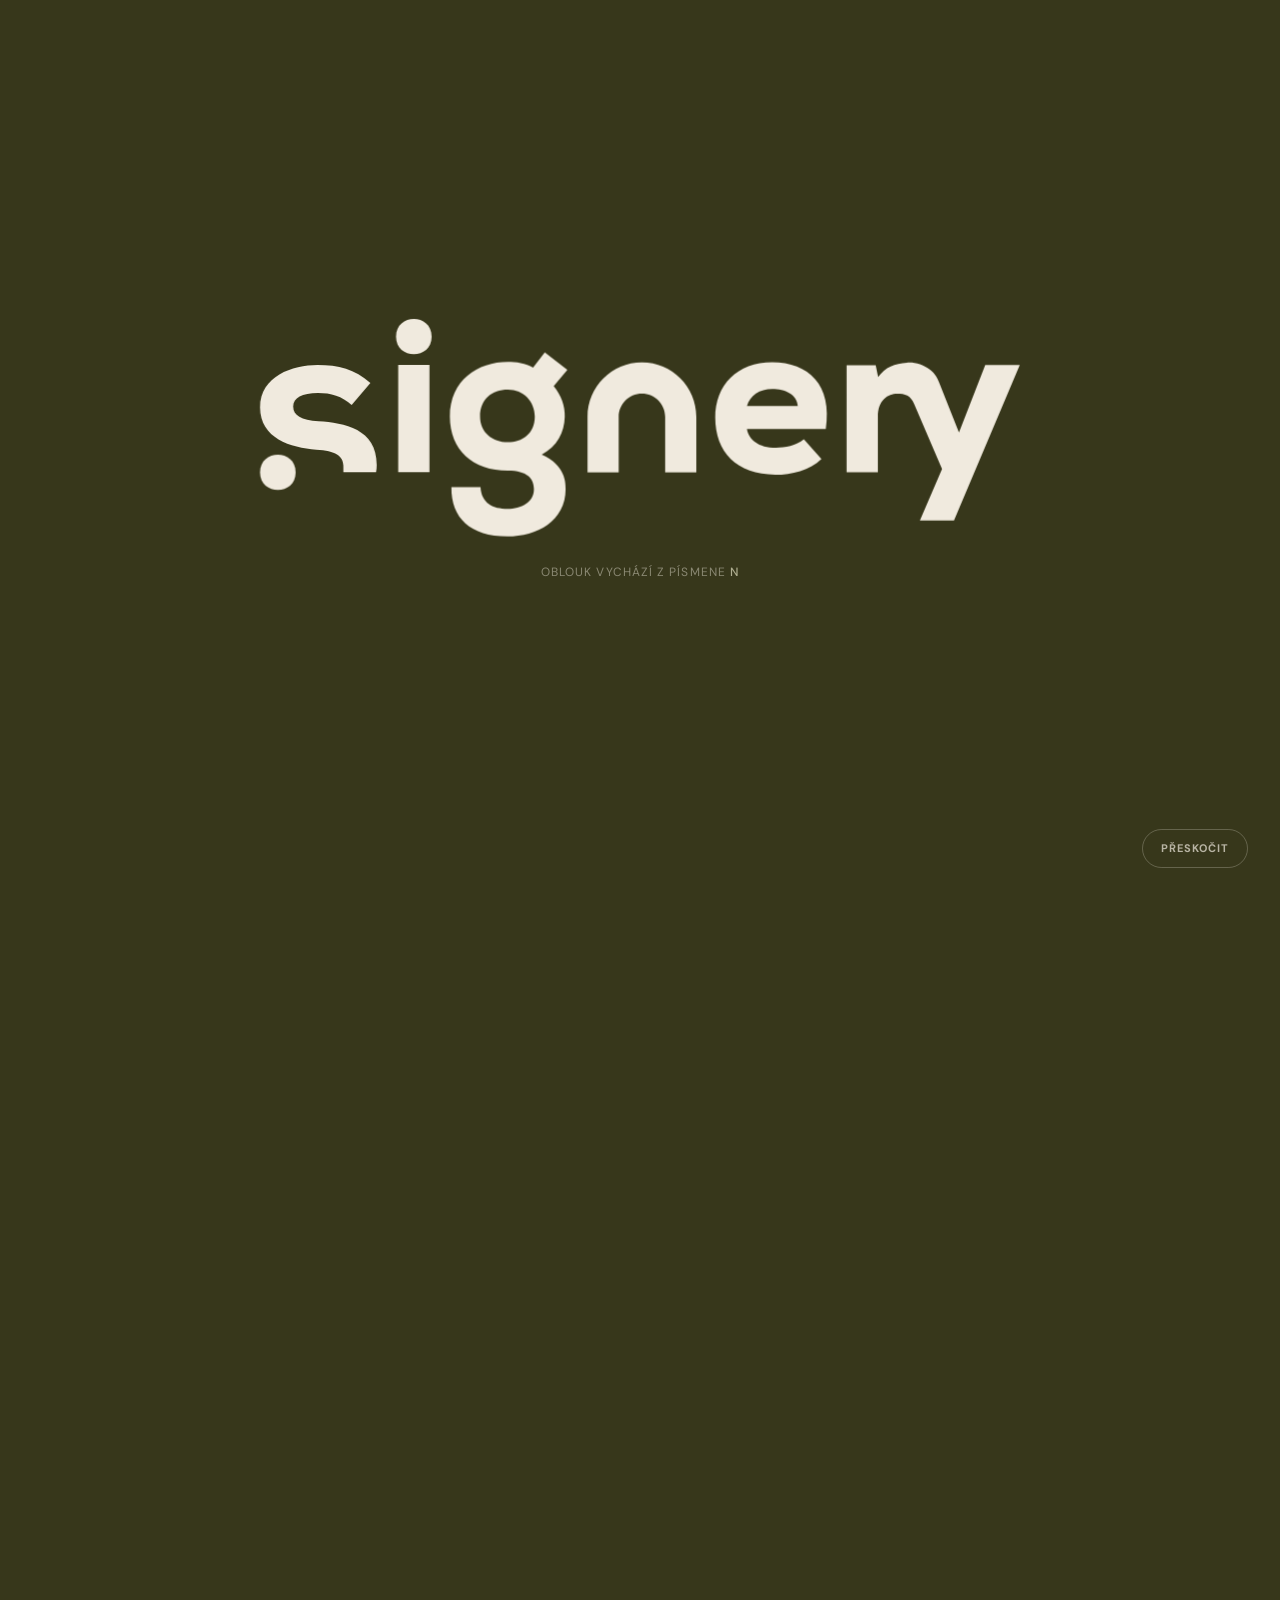
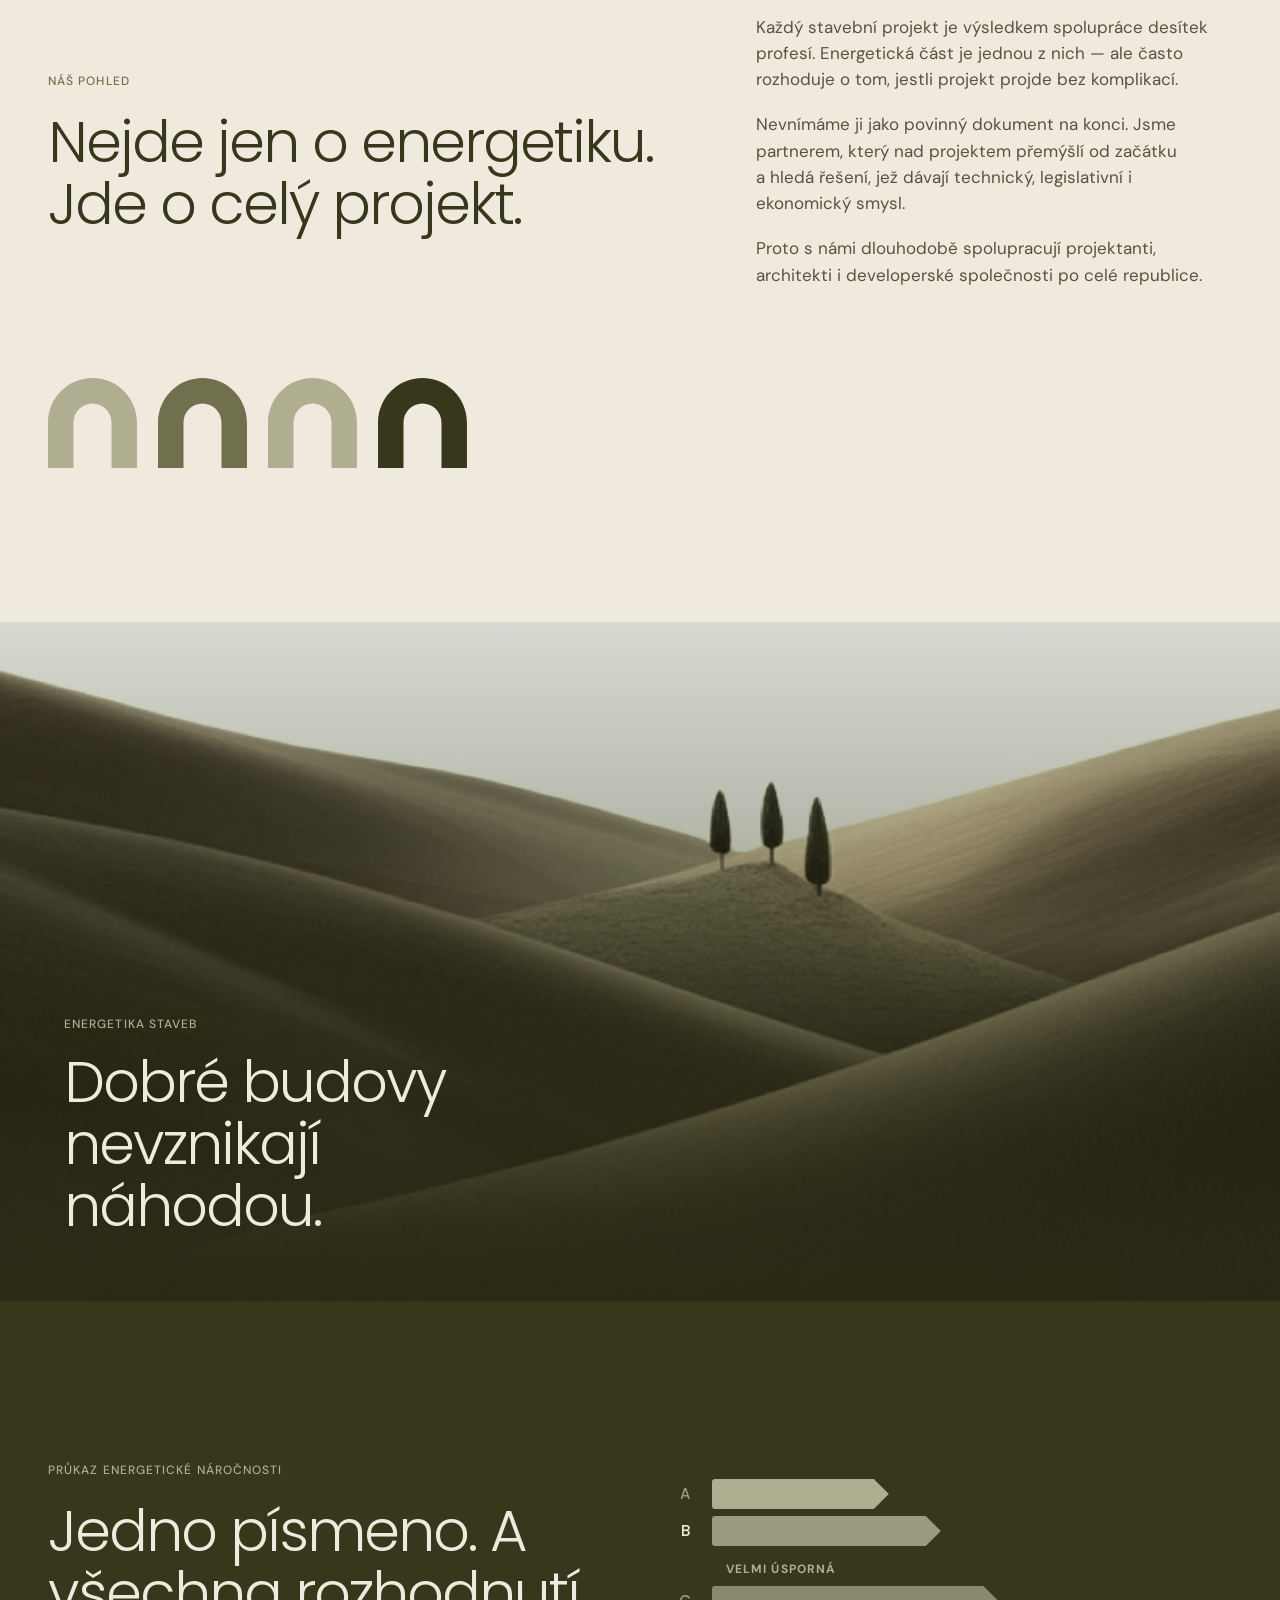
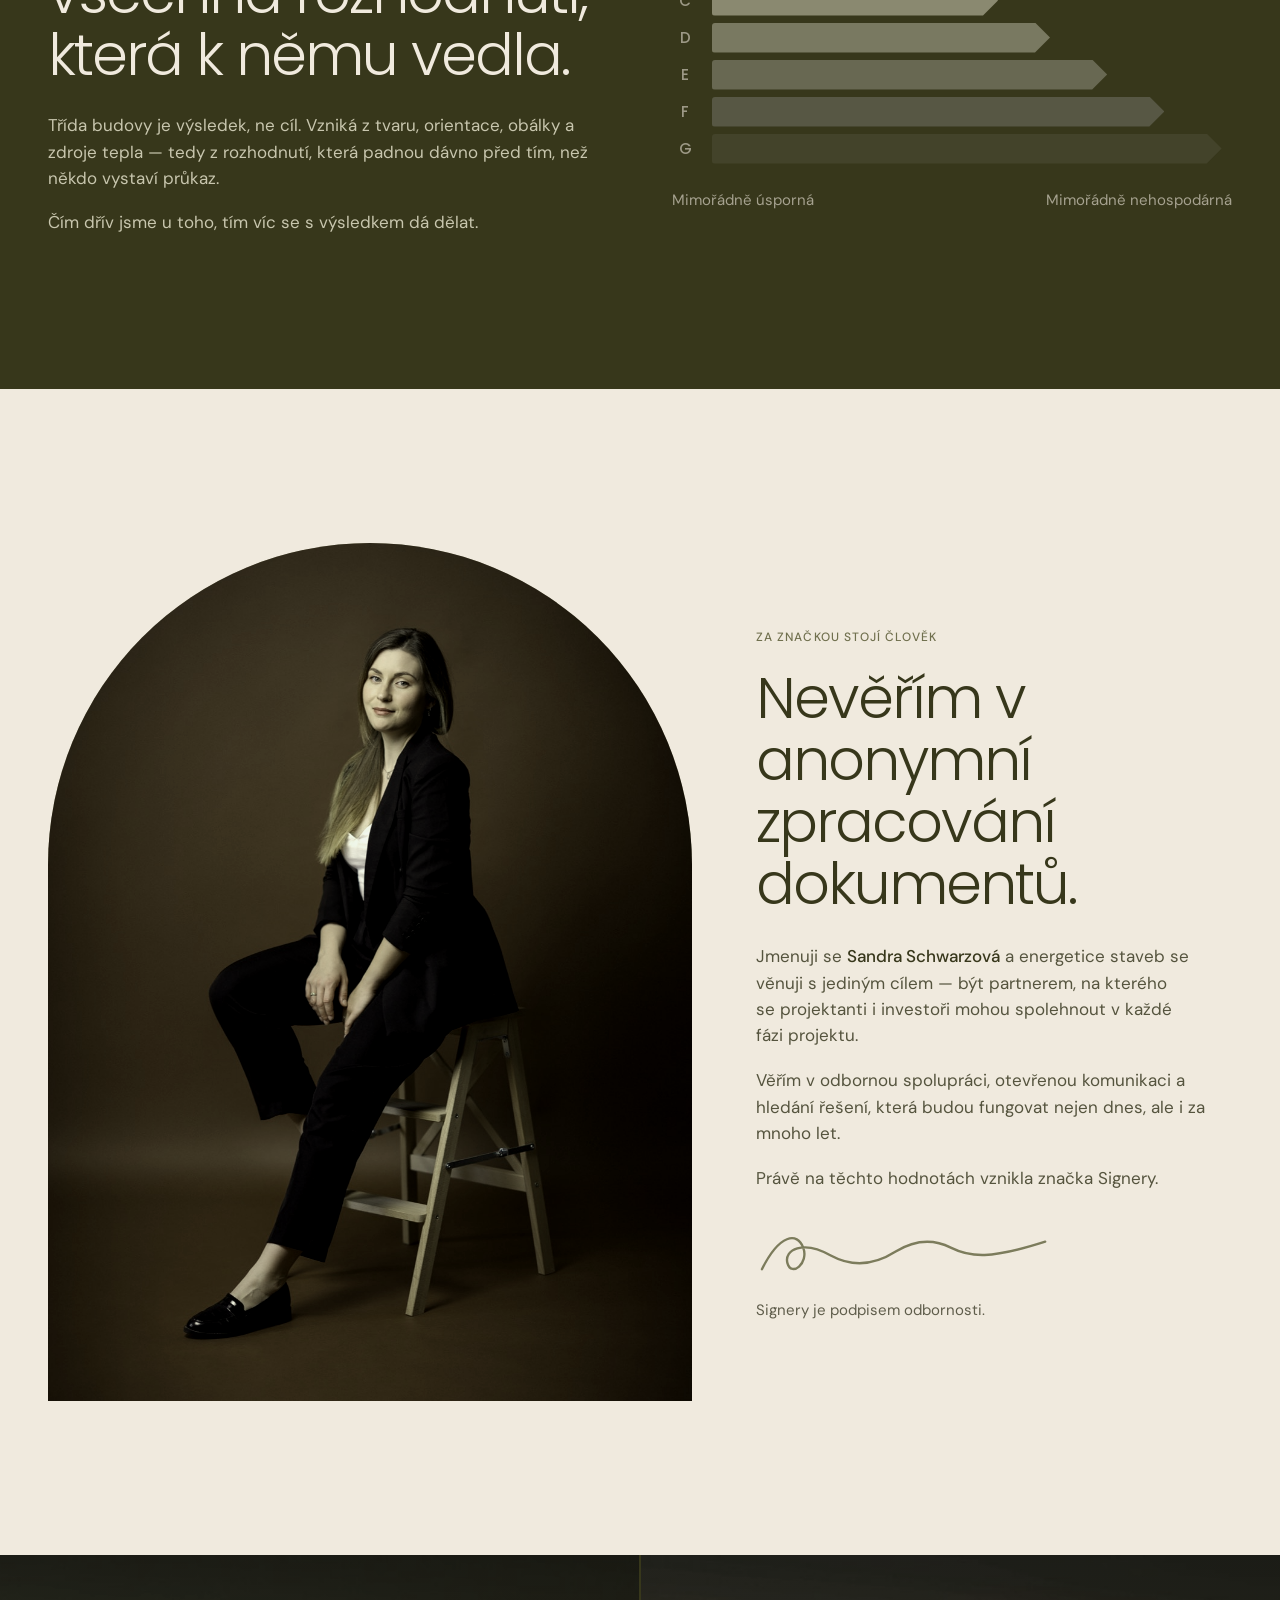
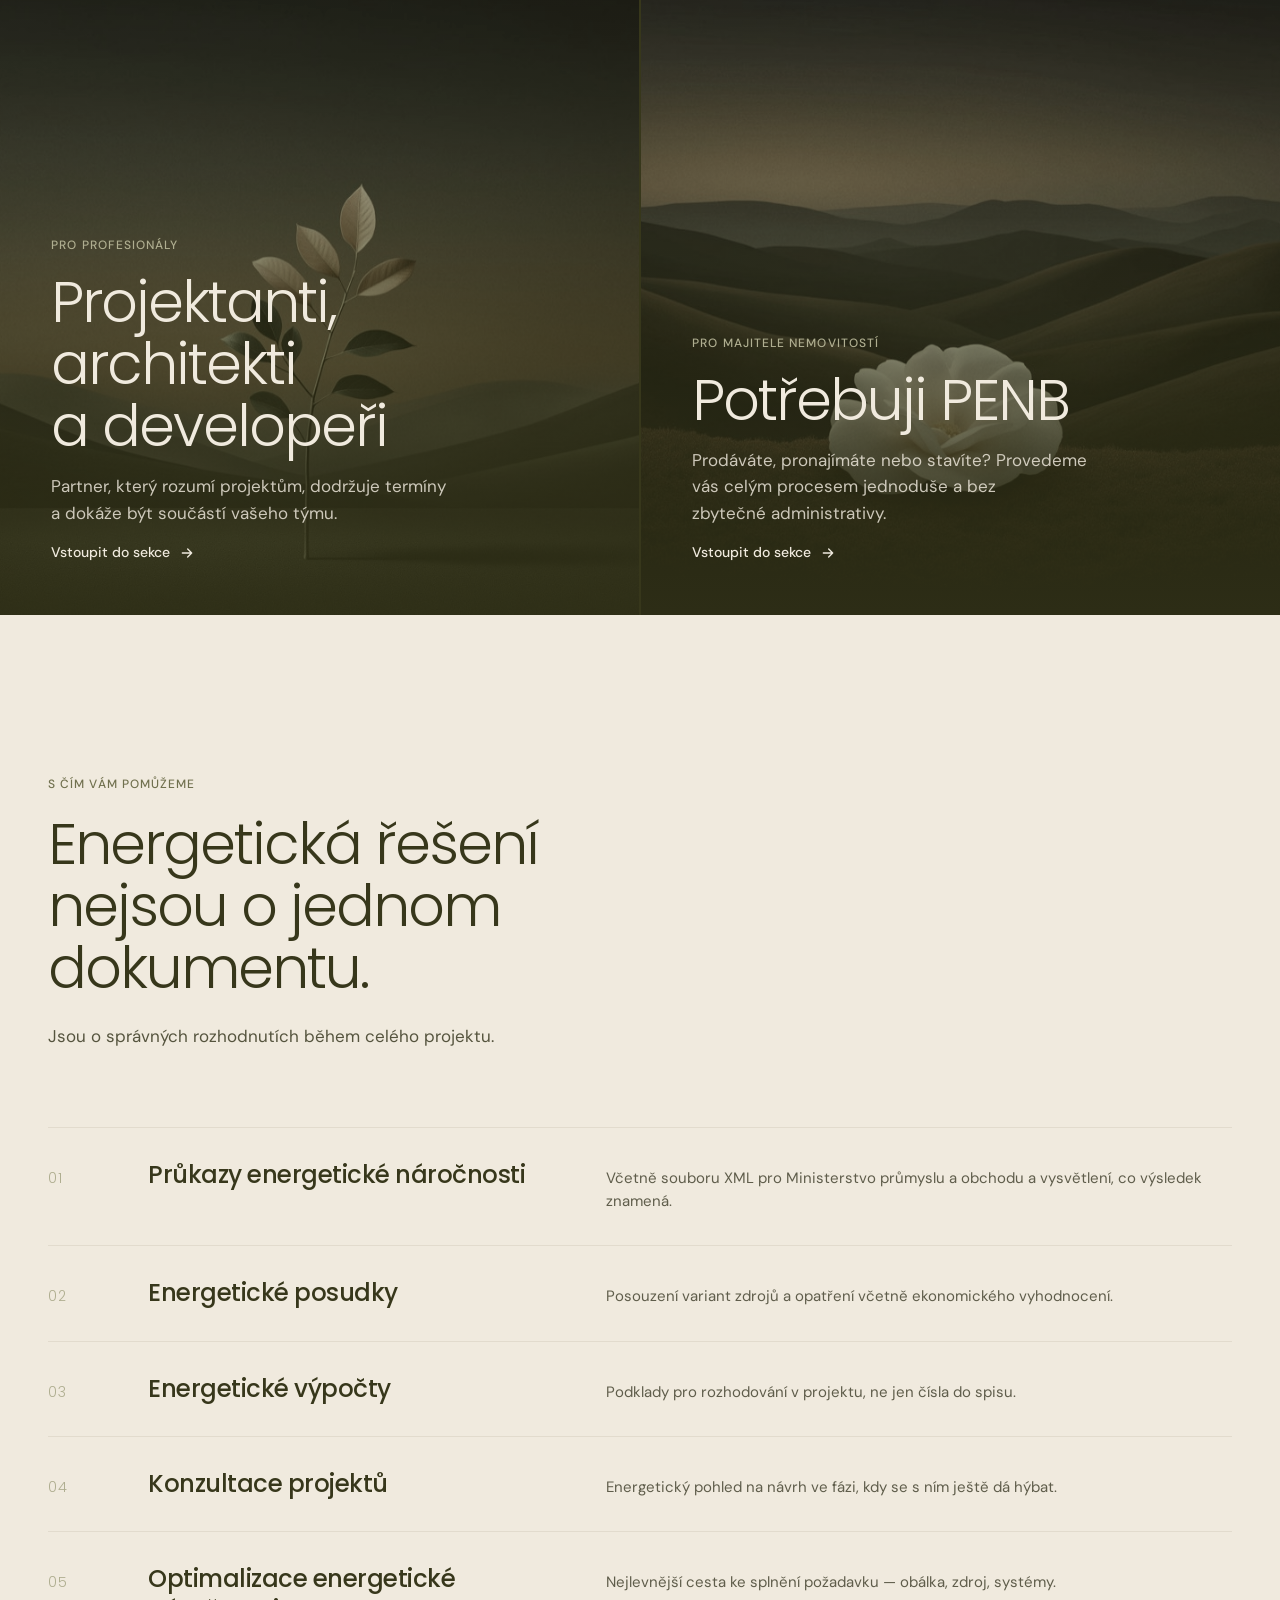
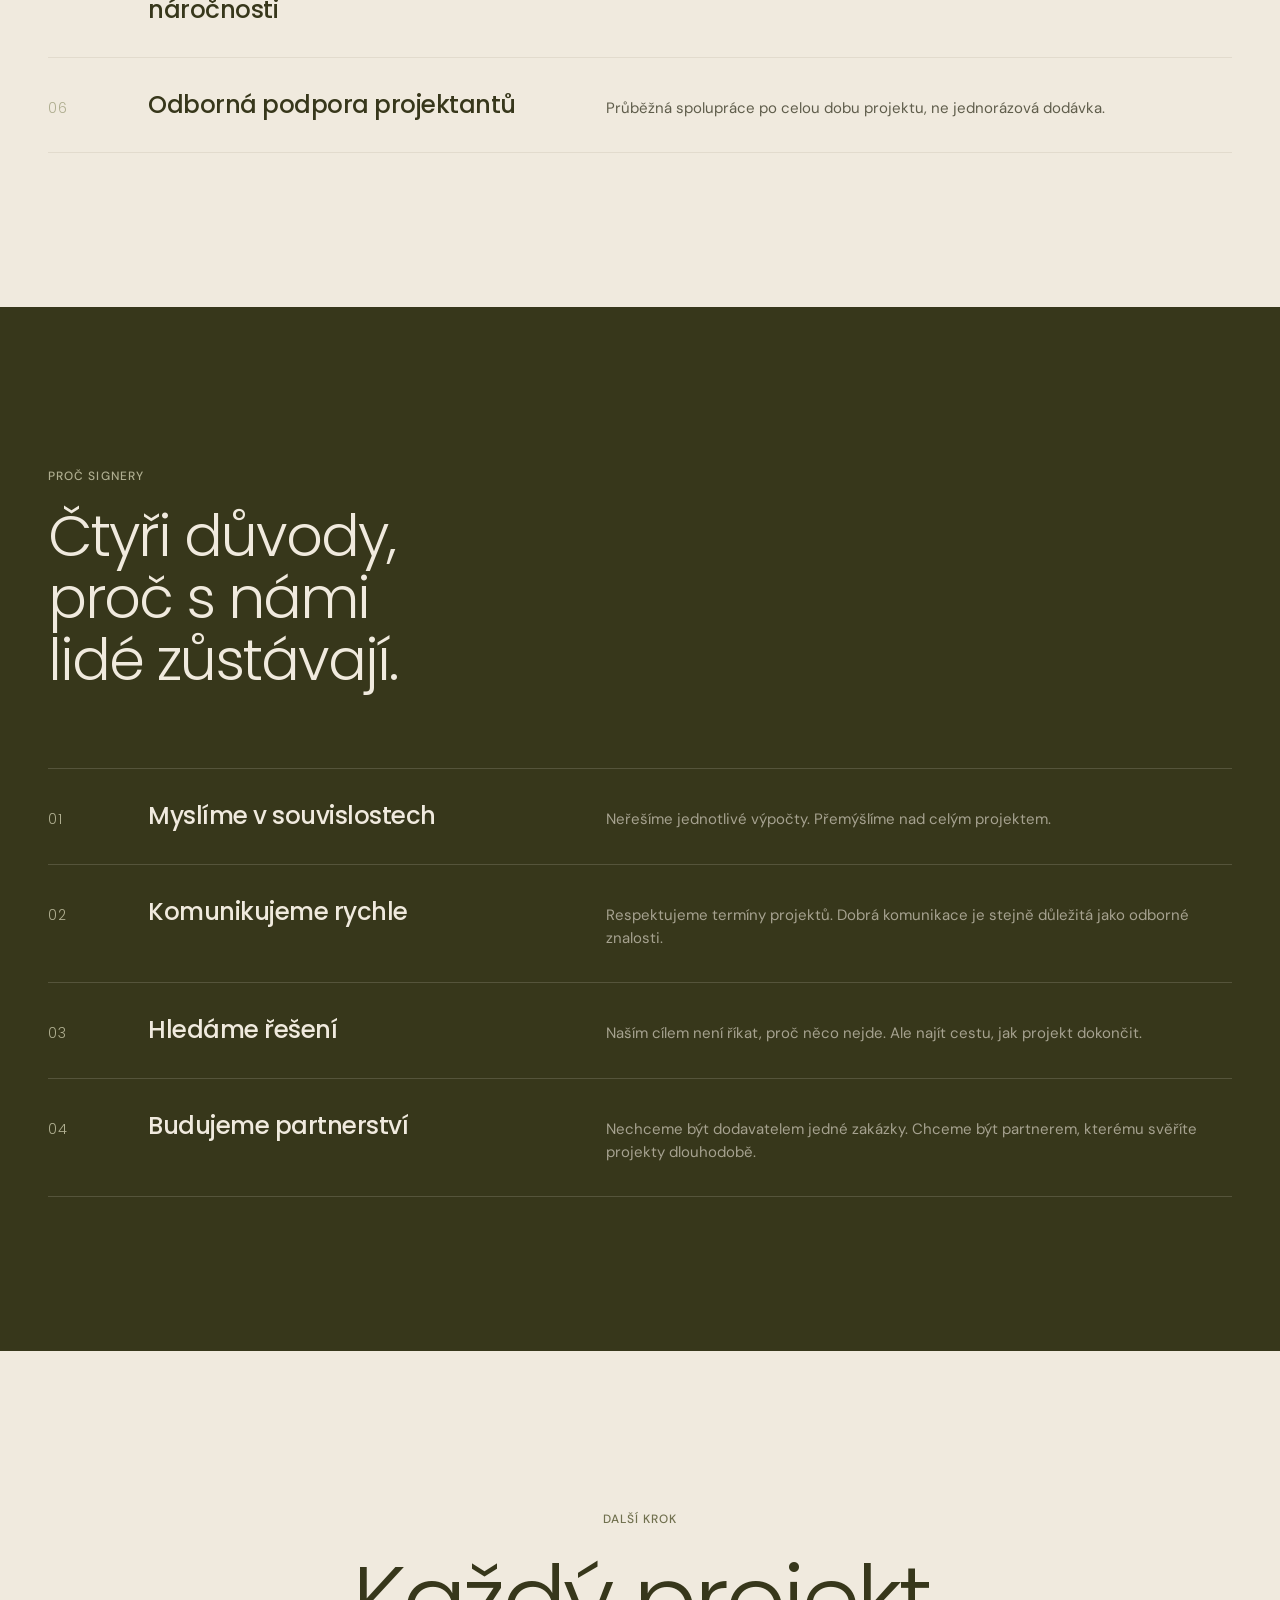
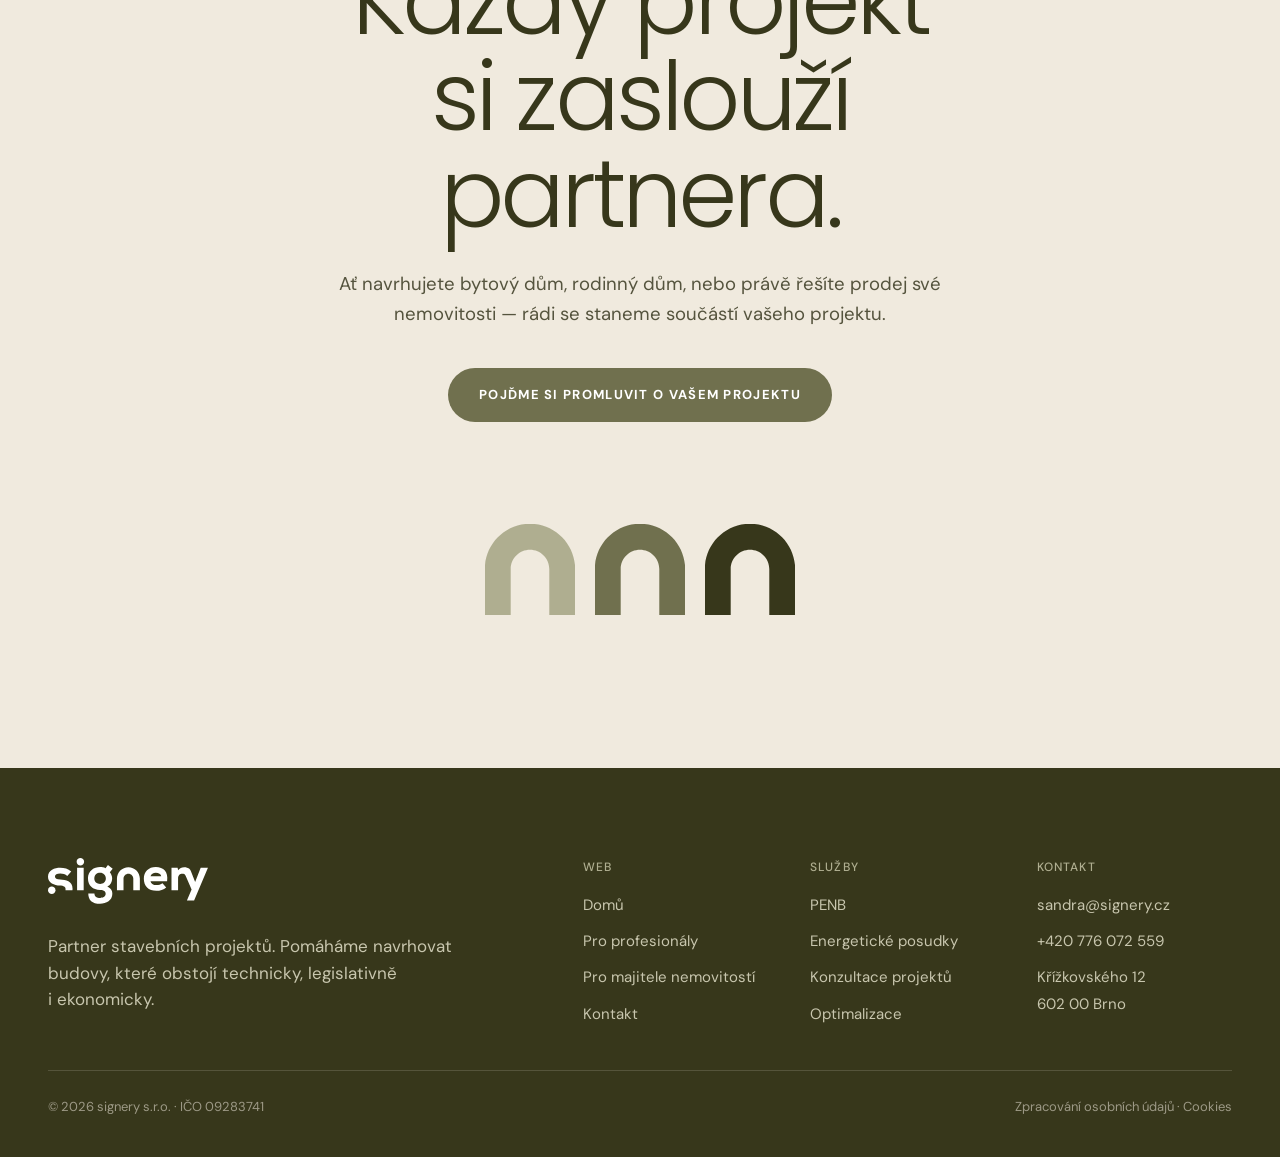
==== varianta-b/index.html @ b20da952 "Osa procesu: text drží krok s linkou Linka linku předbíhala. Měla dvě příčiny:  - prahy kroků se poč" ====
<!doctype html>
<html lang="cs" class="no-js" data-photos="brand">
<head>
<meta charset="utf-8">
<meta name="viewport" content="width=device-width, initial-scale=1">
<title>Signery — Partner stavebních projektů · varianta B</title>
<meta name="description" content="Druhý návrh webu Signery. Kinematografický směr: web otevírá tmou a rozpouští se do světla.">
<meta name="robots" content="noindex">
<link rel="icon" href="../assets/img/favicon.svg" type="image/svg+xml">
<link rel="preconnect" href="https://fonts.googleapis.com">
<link rel="preconnect" href="https://fonts.gstatic.com" crossorigin>
<link rel="stylesheet" href="https://fonts.googleapis.com/css2?family=DM+Sans:wght@400;500;700&family=Poppins:wght@300;400;500;600&display=swap">
<link rel="stylesheet" href="style.css?v=202608231155">
<script>document.documentElement.className = document.documentElement.className.replace('no-js', 'js');</script>
</head>
<body>

<a class="skip-link" href="#main">Přeskočit na obsah</a>

<!-- ================= OTVÍRACÍ SEKVENCE =================
     Oblouk je výřez z písmene „n" ve wordmarku. Vykreslí se proto přesně
     na svém místě — jako by se logo rýsovalo — a zbytek značky doroste kolem. -->
<div class="intro" data-intro role="presentation">
  <div class="intro__inner">
      <svg class="intro__svg" viewBox="0 0 689 198" aria-hidden="true">
        <g class="intro__zoom">
        <!-- Pomocné čáry a kóty: rýsování jako v technickém výkresu -->
        <g class="intro__guides" stroke="currentColor" fill="none" vector-effect="non-scaling-stroke">
          <line class="g-base" x1="40" y1="139" x2="649" y2="139" pathLength="1"/>
          <line class="g-axis" x1="346.25" y1="18" x2="346.25" y2="176" pathLength="1"/>

          <!-- šířka oblouku -->
          <line class="g-dim g-dim--w" x1="296.93" y1="160" x2="395.57" y2="160" pathLength="1"/>
          <line class="g-tick" x1="296.93" y1="153" x2="296.93" y2="167" pathLength="1"/>
          <line class="g-tick" x1="395.57" y1="153" x2="395.57" y2="167" pathLength="1"/>

          <!-- výška oblouku -->
          <line class="g-dim g-dim--h" x1="276" y1="39.37" x2="276" y2="138.99" pathLength="1"/>
          <line class="g-tick" x1="269" y1="39.37" x2="283" y2="39.37" pathLength="1"/>
          <line class="g-tick" x1="269" y1="138.99" x2="283" y2="138.99" pathLength="1"/>

          <!-- poloměr -->
          <line class="g-rad" x1="346.25" y1="88.68" x2="384.05" y2="57.0" pathLength="1"/>
          <circle class="g-dot" cx="346.25" cy="88.68" r="2.2" fill="currentColor" stroke="none"/>
        </g>

        <g class="intro__labels" fill="currentColor">
          <text x="346.25" y="176" text-anchor="middle">98,6</text>
          <text x="262" y="88.68" text-anchor="end" dominant-baseline="middle">99,6</text>
          <text x="392" y="50" text-anchor="start">R 49,3</text>
        </g>

        <!-- Oblouk = písmeno „n" z wordmarku, na svém skutečném místě -->
        <g class="intro__arch"><g transform="matrix(1,0,0,1,-8234.469315,-638.051472)"><g transform="matrix(1,0,0,1,7298.867658,16.58546)"><g transform="matrix(1,0,0,1,-12730.191641,-1140.608381)"> <path pathLength="1" d="M13962.724,1850.757C13962.724,1823.539 13984.822,1801.441 14012.04,1801.441C14039.259,1801.441 14061.356,1823.539 14061.356,1850.757L14061.356,1901.065L14033.105,1901.065L14033.105,1850.757C14033.105,1839.131 14023.666,1829.692 14012.04,1829.692C14000.414,1829.692 13990.975,1839.131 13990.975,1850.757L13990.975,1901.065L13962.724,1901.065L13962.724,1850.757Z"></path> </g></g></g></g>

        <!-- Zbytek wordmarku -->
        <g class="intro__rest"><g transform="matrix(1,0,0,1,-8234.469315,-638.051472)"><g transform="matrix(1,0,0,1,7298.867658,16.58546)"><g transform="matrix(1.017745,0,0,1.017745,-641.070261,-818.607847)"> <path d="M1623.42,1551.534C1623.42,1549.186 1623.399,1547.791 1623.366,1545.388C1623.253,1537.037 1616.488,1532.369 1599.293,1531.387C1576.449,1529.667 1549.182,1521.316 1549.182,1493.804C1549.182,1465.801 1578.168,1455.975 1600.276,1455.975C1619.19,1455.975 1633.437,1459.66 1647.439,1471.942L1630.735,1491.593C1622.138,1483.487 1612.312,1480.785 1600.767,1480.785C1586.52,1480.785 1578.659,1485.206 1578.659,1492.821C1578.659,1500.682 1585.783,1505.103 1601.258,1506.086C1624.103,1507.56 1653.089,1512.718 1653.089,1544.897C1653.089,1547.148 1652.895,1549.366 1652.508,1551.534L1623.42,1551.534Z"></path> </g><g transform="matrix(1.017745,0,0,1.017745,-641.070261,-848.103521)"> <path d="M1700.113,1484.763L1700.113,1580.515L1672.258,1580.515L1672.258,1484.763L1700.113,1484.763ZM1670.323,1459.616C1670.323,1438.725 1702.047,1438.725 1702.047,1459.616C1702.047,1480.507 1670.323,1480.507 1670.323,1459.616Z" style="fill-rule:nonzero;"></path> </g><g transform="matrix(1.017745,0,0,1.017745,-764.360687,-725.05908)"> <path d="M1670.323,1459.616C1670.323,1438.725 1702.047,1438.725 1702.047,1459.616C1702.047,1480.507 1670.323,1480.507 1670.323,1459.616Z" style="fill-rule:nonzero;"></path> </g><g transform="matrix(1.017745,0,0,1.017745,-641.070261,-848.103521)"> <path d="M1719.65,1593.669C1719.263,1621.137 1736.479,1637.579 1769.557,1637.579C1795.865,1637.579 1821.399,1623.845 1821.399,1595.41C1821.399,1589.8 1821.399,1574.132 1800.121,1564.653C1814.048,1557.496 1820.238,1544.729 1820.625,1531.188C1821.012,1521.71 1817.53,1511.844 1810.76,1503.72L1822.946,1489.212L1802.829,1473.737L1792.383,1487.278C1786.193,1483.022 1776.715,1482.055 1769.944,1482.055C1743.25,1482.055 1718.296,1498.304 1718.296,1530.801C1718.296,1560.397 1738.607,1578.968 1769.944,1578.968C1787.16,1578.968 1793.157,1586.125 1793.157,1595.41C1793.157,1607.21 1781.937,1613.013 1769.557,1613.013C1756.79,1613.013 1746.538,1608.37 1745.571,1593.669L1719.65,1593.669ZM1769.944,1506.815C1783.872,1506.815 1793.931,1517.454 1793.931,1530.801C1793.931,1546.083 1782.518,1553.627 1769.944,1553.627C1755.823,1553.627 1745.184,1544.535 1745.184,1530.801C1745.184,1515.326 1755.823,1506.815 1769.944,1506.815Z" style="fill-rule:nonzero;"></path> </g><g transform="matrix(1.017745,0,0,1.017745,-641.070261,-848.103521)"> <path d="M2053.138,1541.827C2059.135,1502.753 2037.857,1482.442 2005.359,1482.442C1974.215,1482.442 1954.678,1502.753 1954.678,1531.769C1954.678,1562.332 1973.635,1582.643 2008.261,1582.643C2022.575,1582.643 2039.017,1578.581 2049.27,1568.522L2033.601,1551.112C2026.831,1556.916 2016.385,1558.656 2008.841,1558.656C1993.172,1558.656 1984.274,1551.112 1982.92,1541.827L2053.138,1541.827ZM1982.92,1521.516C1985.628,1512.038 1994.14,1506.235 2005.359,1506.235C2016.965,1506.235 2027.604,1511.071 2028.185,1521.516L1982.92,1521.516Z" style="fill-rule:nonzero;"></path> </g><g transform="matrix(1.017745,0,0,1.017745,-641.070261,-848.103521)"> <path d="M2131.972,1519.77C2128.461,1511.448 2123.798,1510.458 2116.688,1510.414C2108.863,1510.366 2099.457,1515.915 2099.564,1530.801L2099.564,1580.515L2071.708,1580.515L2071.708,1485.15L2097.629,1485.15L2099.757,1495.595C2106.14,1486.697 2114.675,1483.529 2125.291,1482.829C2133.007,1482.32 2139.754,1484.607 2145.496,1488.753C2146.694,1489.618 2151.014,1492.426 2153.952,1499.971L2171.807,1545.116L2195.213,1484.956L2225.97,1484.956L2167.358,1623.458L2136.988,1623.458L2156.719,1577.613L2131.972,1519.77Z"></path> </g></g></g></g>
              </g>
      </svg>
    <p class="intro__caption"><span>Oblouk vychází z písmene</span> <b>n</b></p>
  </div>
  <button class="intro__skip" type="button" data-intro-skip>Přeskočit</button>
</div>


<!-- ================= NAVIGACE ================= -->
<nav class="nav" data-nav aria-label="Hlavní navigace">
  <a class="logo" href="index.html" aria-label="Signery — domů">
    <img src="../assets/img/logo/wordmark-white.svg" alt="signery" width="689" height="198">
  </a>
  <div class="nav__links">
    <a class="nav__link" href="index.html" aria-current="page">Domů</a>
    <a class="nav__link" href="../pro-profesionaly.html">Pro profesionály</a>
    <a class="nav__link" href="../pro-majitele.html">Pro majitele nemovitostí</a>
    <a class="nav__link" href="../kontakt.html">Kontakt</a>
  </div>
  <div class="nav__actions">
    <a class="btn btn--primary btn--sm nav__cta" href="../kontakt.html">Pojďme si promluvit</a>
    <button class="nav__toggle" type="button" data-menu-toggle aria-expanded="false" aria-controls="menu" aria-label="Otevřít menu">
      <span></span><span></span><span></span>
    </button>
  </div>
</nav>

<div class="menu" id="menu" data-menu data-open="false">
  <a href="index.html">Domů</a>
  <a href="../pro-profesionaly.html">Pro profesionály</a>
  <a href="../pro-majitele.html">Pro majitele nemovitostí</a>
  <a href="../kontakt.html">Kontakt</a>
  <div class="menu__foot">
    <a class="btn btn--primary" href="../kontakt.html">Pojďme si promluvit</a>
    <a class="body-sm" href="mailto:sandra@signery.cz" style="color:var(--ink-on-dark)">sandra@signery.cz</a>
  </div>
</div>

<main id="main">

  <!-- ================= ÚVODNÍ SEKVENCE =================
       Snímek se zvětší přes celou plochu, rozostří se, objeví se druhý
       titulek a nakonec plocha přejde do Linen. -->
  <section class="stage" data-stage>
    <div class="stage__sticky">

      <div class="stage__media" aria-hidden="true">
        <div class="stage__frame">
          <img src="img/strom.jpg"
               srcset="img/strom@1000.jpg 1000w, img/strom.jpg 1920w"
               sizes="120vw"
               alt="" fetchpriority="high" decoding="async">
          <div class="stage__veil"></div>
        </div>
      </div>

      <div class="stage__copy">
        <div class="stage__layer stage__one">
          <span class="label stage__eyebrow">Signery</span>
          <p class="display">Každý projekt<br>nese svůj podpis.</p>
        </div>

        <div class="stage__layer stage__two">
          <h1 class="display">Partner stavebních projektů.</h1>
          <p class="lead stage__sub">
            Pomáháme projektantům, architektům, developerům i majitelům nemovitostí
            řešit energetickou stránku staveb.
          </p>
        </div>
      </div>

      <div class="stage__scroll" aria-hidden="true">
        <span>Scrollujte</span>
        <i></i>
      </div>

      <div class="stage__sheet" aria-hidden="true"></div>
    </div>
  </section>

  <!-- ================= MANIFEST ================= -->
  <section class="light section" id="pristup">
    <div class="wrap">
      <div class="split split--media-wide">
        <div data-reveal>
          <span class="label">Náš pohled</span>
          <h2 class="h2 measure" style="margin-top:18px">Nejde jen o energetiku. Jde o celý projekt.</h2>
        </div>
        <div class="prose body" data-reveal data-reveal-delay="120">
          <p>
            Každý stavební projekt je výsledkem spolupráce desítek profesí.
            Energetická část je jednou z nich — ale často rozhoduje o tom,
            jestli projekt projde bez komplikací.
          </p>
          <p>
            Nevnímáme ji jako povinný dokument na konci. Jsme partnerem,
            který nad projektem přemýšlí od začátku a hledá řešení,
            jež dávají technický, legislativní i ekonomický smysl.
          </p>
          <p>
            Proto s námi dlouhodobě spolupracují projektanti, architekti
            i developerské společnosti po celé republice.
          </p>
        </div>
      </div>

      <div class="arch-row" aria-hidden="true" style="margin-top:clamp(56px,7vw,96px);color:var(--sage)" data-reveal>
        <span class="arch"></span>
        <span class="arch" style="color:var(--moss)"></span>
        <span class="arch"></span>
        <span class="arch" style="color:var(--olive)"></span>
      </div>
    </div>
  </section>

  <!-- ================= FOTOGRAFICKÝ PÁS ================= -->
  <section class="band" data-reveal>
    <img src="img/pas-kopce.jpg" alt="Krajina zvlněných kopců v podvečerním světle" loading="lazy" decoding="async">
    <div class="band__veil"></div>
    <div class="band__copy">
      <span class="label" style="color:var(--sage)">Energetika staveb</span>
      <p class="h2" style="margin-top:16px">Dobré budovy nevznikají náhodou.</p>
    </div>
  </section>

  <!-- ================= ŠKÁLA TŘÍD ================= -->
  <section class="dark section">
    <div class="wrap">
      <div class="split">
        <div data-reveal>
          <span class="label">Průkaz energetické náročnosti</span>
          <h2 class="h2 measure" style="margin-top:18px">Jedno písmeno. A všechna rozhodnutí, která k němu vedla.</h2>
          <p class="body measure-lead" style="margin-top:26px">
            Třída budovy je výsledek, ne cíl. Vzniká z tvaru, orientace, obálky
            a zdroje tepla — tedy z rozhodnutí, která padnou dávno před tím,
            než někdo vystaví průkaz.
          </p>
          <p class="body measure-lead" style="margin-top:18px">
            Čím dřív jsme u toho, tím víc se s výsledkem dá dělat.
          </p>
        </div>

        <div class="scale" data-reveal data-reveal-delay="120">
          <div class="scale__row">
            <span class="scale__letter">A</span>
            <span class="scale__bar" style="--w:34%;--c:#afae90"></span>
          </div>
          <div class="scale__row scale__row--on">
            <span class="scale__letter">B</span>
            <span class="scale__bar" style="--w:44%;--c:#9c9b7f;transition-delay:.08s"></span>
            <span class="scale__tag" style="grid-column:2">Velmi úsporná</span>
          </div>
          <div class="scale__row">
            <span class="scale__letter">C</span>
            <span class="scale__bar" style="--w:55%;--c:#8a8970;transition-delay:.16s"></span>
          </div>
          <div class="scale__row">
            <span class="scale__letter">D</span>
            <span class="scale__bar" style="--w:65%;--c:#797961;transition-delay:.24s"></span>
          </div>
          <div class="scale__row">
            <span class="scale__letter">E</span>
            <span class="scale__bar" style="--w:76%;--c:#686852;transition-delay:.32s"></span>
          </div>
          <div class="scale__row">
            <span class="scale__letter">F</span>
            <span class="scale__bar" style="--w:87%;--c:#575744;transition-delay:.4s"></span>
          </div>
          <div class="scale__row">
            <span class="scale__letter">G</span>
            <span class="scale__bar" style="--w:98%;--c:#43432a;transition-delay:.48s"></span>
          </div>

          <div class="scale__foot">
            <span class="body-sm">Mimořádně úsporná</span>
            <span class="body-sm">Mimořádně nehospodárná</span>
          </div>
        </div>
      </div>
    </div>
  </section>

  <!-- ================= SANDRA ================= -->
  <section class="light section" id="sandra">
    <div class="wrap">
      <div class="split split--media-wide">
        <div class="shot shot--tall shot--arch" data-reveal>
          <img src="../assets/img/photo/sandra-schwarzova.jpg"
               srcset="../assets/img/photo/sandra-schwarzova@900.jpg 533w, ../assets/img/photo/sandra-schwarzova.jpg 1067w"
               sizes="(min-width: 900px) 46vw, 92vw"
               alt="Sandra Schwarzová, zakladatelka Signery" loading="lazy" decoding="async">
        </div>

        <div data-reveal data-reveal-delay="120">
          <span class="label">Za značkou stojí člověk</span>
          <h2 class="h2" style="margin-top:18px">Nevěřím v anonymní zpracování dokumentů.</h2>

          <div class="prose body measure-lead" style="margin-top:28px">
            <p>
              Jmenuji se <strong style="color:var(--olive);font-weight:500">Sandra Schwarzová</strong>
              a energetice staveb se věnuji s jediným cílem — být partnerem,
              na kterého se projektanti i investoři mohou spolehnout v každé fázi projektu.
            </p>
            <p>
              Věřím v odbornou spolupráci, otevřenou komunikaci a hledání řešení,
              která budou fungovat nejen dnes, ale i za mnoho let.
            </p>
            <p>Právě na těchto hodnotách vznikla značka Signery.</p>
          </div>

          <svg class="sig" viewBox="0 0 300 62" aria-hidden="true" style="margin-top:32px;color:var(--moss)">
            <path d="M6 46C24 10 42 8 48 24c6 16-12 30-16 16C28 26 48 16 76 32c22 12 44 10 66-4 18-11 36-14 56-4 20 10 40 12 96-6"/>
          </svg>
          <p class="body-sm" style="margin-top:14px">Signery je podpisem odbornosti.</p>
        </div>
      </div>
    </div>
  </section>

  <!-- ================= ROZCESTÍ ================= -->
  <section class="paths" aria-label="Vyberte cestu podle svého projektu">
    <a class="path" href="../pro-profesionaly.html">
      <img src="img/vetev.jpg" srcset="img/vetev@1000.jpg 1000w, img/vetev.jpg 1920w"
           sizes="(min-width: 860px) 50vw, 100vw"
           alt="Větev s listy v tlumené krajině" loading="lazy" decoding="async">
      <div class="path__veil"></div>
      <div class="path__copy">
        <span class="label" style="color:var(--sage)">Pro profesionály</span>
        <p class="h2">Projektanti, architekti a developeři</p>
        <p class="body">
          Partner, který rozumí projektům, dodržuje termíny
          a dokáže být součástí vašeho týmu.
        </p>
        <span class="link-arrow" style="color:var(--linen)">
          Vstoupit do sekce
          <svg viewBox="0 0 24 24" fill="none" stroke="currentColor" stroke-width="2" stroke-linecap="round" stroke-linejoin="round" aria-hidden="true"><path d="M5 12h14M13 6l6 6-6 6"/></svg>
        </span>
      </div>
    </a>

    <a class="path" href="../pro-majitele.html">
      <img src="img/ruze.jpg" srcset="img/ruze@1000.jpg 1000w, img/ruze.jpg 1920w"
           sizes="(min-width: 860px) 50vw, 100vw"
           alt="Světlý květ v tlumené krajině" loading="lazy" decoding="async">
      <div class="path__veil"></div>
      <div class="path__copy">
        <span class="label" style="color:var(--sage)">Pro majitele nemovitostí</span>
        <p class="h2">Potřebuji PENB</p>
        <p class="body">
          Prodáváte, pronajímáte nebo stavíte? Provedeme vás celým procesem
          jednoduše a bez zbytečné administrativy.
        </p>
        <span class="link-arrow" style="color:var(--linen)">
          Vstoupit do sekce
          <svg viewBox="0 0 24 24" fill="none" stroke="currentColor" stroke-width="2" stroke-linecap="round" stroke-linejoin="round" aria-hidden="true"><path d="M5 12h14M13 6l6 6-6 6"/></svg>
        </span>
      </div>
    </a>
  </section>

  <!-- ================= SLUŽBY ================= -->
  <section class="light section" id="sluzby">
    <div class="wrap">
      <div style="max-width:34rem" data-reveal>
        <span class="label">S čím vám pomůžeme</span>
        <h2 class="h2" style="margin-top:18px">Energetická řešení nejsou o jednom dokumentu.</h2>
        <p class="body" style="margin-top:24px">
          Jsou o správných rozhodnutích během celého projektu.
        </p>
      </div>

      <div class="list" style="margin-top:clamp(48px,6vw,80px)">
        <div class="list__item" data-reveal>
          <span class="list__no">01</span>
          <h3 class="h3">Průkazy energetické náročnosti</h3>
          <p class="body-sm">Včetně souboru XML pro Ministerstvo průmyslu a obchodu a vysvětlení, co výsledek znamená.</p>
        </div>
        <div class="list__item" data-reveal data-reveal-delay="60">
          <span class="list__no">02</span>
          <h3 class="h3">Energetické posudky</h3>
          <p class="body-sm">Posouzení variant zdrojů a opatření včetně ekonomického vyhodnocení.</p>
        </div>
        <div class="list__item" data-reveal data-reveal-delay="120">
          <span class="list__no">03</span>
          <h3 class="h3">Energetické výpočty</h3>
          <p class="body-sm">Podklady pro rozhodování v projektu, ne jen čísla do spisu.</p>
        </div>
        <div class="list__item" data-reveal data-reveal-delay="180">
          <span class="list__no">04</span>
          <h3 class="h3">Konzultace projektů</h3>
          <p class="body-sm">Energetický pohled na návrh ve fázi, kdy se s ním ještě dá hýbat.</p>
        </div>
        <div class="list__item" data-reveal data-reveal-delay="240">
          <span class="list__no">05</span>
          <h3 class="h3">Optimalizace energetické náročnosti</h3>
          <p class="body-sm">Nejlevnější cesta ke splnění požadavku — obálka, zdroj, systémy.</p>
        </div>
        <div class="list__item" data-reveal data-reveal-delay="300">
          <span class="list__no">06</span>
          <h3 class="h3">Odborná podpora projektantů</h3>
          <p class="body-sm">Průběžná spolupráce po celou dobu projektu, ne jednorázová dodávka.</p>
        </div>
      </div>
    </div>
  </section>

  <!-- ================= PROČ SIGNERY ================= -->
  <section class="dark section">
    <div class="wrap">
      <div style="max-width:32rem" data-reveal>
        <span class="label">Proč Signery</span>
        <h2 class="h2" style="margin-top:18px">Čtyři důvody, proč s námi lidé zůstávají.</h2>
      </div>

      <div class="list" style="margin-top:clamp(48px,6vw,80px)">
        <div class="list__item" data-reveal>
          <span class="list__no">01</span>
          <h3 class="h3">Myslíme v souvislostech</h3>
          <p class="body-sm">Neřešíme jednotlivé výpočty. Přemýšlíme nad celým projektem.</p>
        </div>
        <div class="list__item" data-reveal data-reveal-delay="60">
          <span class="list__no">02</span>
          <h3 class="h3">Komunikujeme rychle</h3>
          <p class="body-sm">Respektujeme termíny projektů. Dobrá komunikace je stejně důležitá jako odborné znalosti.</p>
        </div>
        <div class="list__item" data-reveal data-reveal-delay="120">
          <span class="list__no">03</span>
          <h3 class="h3">Hledáme řešení</h3>
          <p class="body-sm">Naším cílem není říkat, proč něco nejde. Ale najít cestu, jak projekt dokončit.</p>
        </div>
        <div class="list__item" data-reveal data-reveal-delay="180">
          <span class="list__no">04</span>
          <h3 class="h3">Budujeme partnerství</h3>
          <p class="body-sm">Nechceme být dodavatelem jedné zakázky. Chceme být partnerem, kterému svěříte projekty dlouhodobě.</p>
        </div>
      </div>
    </div>
  </section>

  <!-- ================= ZÁVĚREČNÉ CTA ================= -->
  <section class="light section" style="text-align:center">
    <div class="wrap wrap-narrow">
      <div data-reveal>
        <span class="label">Další krok</span>
        <p class="display" style="margin-top:22px">Každý projekt<br>si zaslouží partnera.</p>
        <p class="lead" style="margin:28px auto 0;max-width:48ch">
          Ať navrhujete bytový dům, rodinný dům, nebo právě řešíte prodej své nemovitosti —
          rádi se staneme součástí vašeho projektu.
        </p>
        <div style="margin-top:38px">
          <a class="btn btn--primary" href="../kontakt.html">Pojďme si promluvit o vašem projektu</a>
        </div>
      </div>

      <div class="arch-row" aria-hidden="true" style="justify-content:center;margin-top:clamp(64px,8vw,120px);color:var(--sage)" data-reveal>
        <span class="arch" style="color:var(--sage)"></span>
        <span class="arch" style="color:var(--moss)"></span>
        <span class="arch" style="color:var(--olive)"></span>
      </div>
    </div>
  </section>

</main>

<!-- ================= PATIČKA ================= -->
<footer class="dark footer">
  <div class="wrap">
    <div class="footer__top">
      <div>
        <a class="logo logo--lg" href="index.html" aria-label="Signery — domů">
          <img src="../assets/img/logo/wordmark-white.svg" alt="signery" width="689" height="198">
        </a>
        <p class="body" style="margin-top:22px;max-width:34ch">
          Partner stavebních projektů. Pomáháme navrhovat budovy,
          které obstojí technicky, legislativně i ekonomicky.
        </p>
      </div>

      <div class="footer__cols">
        <div>
          <p class="footer__title">Web</p>
          <ul>
            <li><a href="index.html">Domů</a></li>
            <li><a href="../pro-profesionaly.html">Pro profesionály</a></li>
            <li><a href="../pro-majitele.html">Pro majitele nemovitostí</a></li>
            <li><a href="../kontakt.html">Kontakt</a></li>
          </ul>
        </div>
        <div>
          <p class="footer__title">Služby</p>
          <ul>
            <li><a href="#sluzby">PENB</a></li>
            <li><a href="#sluzby">Energetické posudky</a></li>
            <li><a href="#sluzby">Konzultace projektů</a></li>
            <li><a href="#sluzby">Optimalizace</a></li>
          </ul>
        </div>
        <div>
          <p class="footer__title">Kontakt</p>
          <ul>
            <li><a href="mailto:sandra@signery.cz">sandra@signery.cz</a></li>
            <li><a href="tel:+420776072559">+420 776 072 559</a></li>
            <li><span>Křížkovského 12<br>602 00 Brno</span></li>
          </ul>
        </div>
      </div>
    </div>

    <div class="footer__bottom">
      <span>© <span data-year>2026</span> signery s.r.o. · IČO 09283741</span>
      <span>Zpracování osobních údajů · Cookies</span>
    </div>
  </div>
</footer>

<!-- Pruh náhledu — na ostrém webu nebude -->
<div class="pv">
  <span><strong>Varianta B</strong> — kinematografický směr. Fotografie jsou ilustrační.</span>
  <button class="pv__btn" type="button" data-intro-replay>Přehrát intro</button>
  <button class="pv__btn" type="button" data-photos-toggle>Ukázat originály</button>
  <a class="pv__btn" href="../index.html">Varianta A</a>
</div>

<script src="main.js?v=202608231155"></script>
</body>
</html>
---- varianta-b/style.css ----
/* ==========================================================================
   Signery — VARIANTA B
   Kinematografický směr. Web otevírá tmou a rozpouští se do světla —
   stejná cesta, jakou projde projekt: od nejistoty na začátku k jistotě na konci.

   Paleta, písma i oblouk jsou z manuálu značky. Liší se rytmus a váha:
   varianta A staví na kartách a Poppins Medium, varianta B na celoplošné
   fotografii, Poppins Light a velkém prostoru.
   ========================================================================== */

/* --------------------------------------------------------------------------
   01 · Tokeny
   -------------------------------------------------------------------------- */
:root {
  --moss: #70704e;
  --olive: #37371b;
  --linen: #f0eade;
  --sage: #afae90;
  --white: #ffffff;

  /* Odvozené odstíny z manuálu */
  --ink-soft: #55543e;
  --ink-muted: #5f5d4b;
  --ink-on-dark: #c8c6ae;
  --line: #e2dbcd;
  --line-strong: #dcd5c7;
  --line-dark: rgba(240, 234, 222, 0.16);

  --font-display: "Poppins", "Arial", sans-serif;
  --font-text: "DM Sans", "Arial", sans-serif;

  --wrap: 1280px;
  --wrap-narrow: 780px;
  --gutter: 24px;

  --sp-section: clamp(88px, 12vw, 190px);
  --r-pill: 100px;

  --ease: cubic-bezier(0.22, 0.61, 0.36, 1);

  /* Barevná korekce fotografií do palety Signery.
     Ilustrační snímky jsou švestkovo-růžové; tohle je posune do olivové. */
  --photo-filter: sepia(0.42) hue-rotate(28deg) saturate(0.72) brightness(0.94) contrast(1.06);
}

/* Přepínač v horním pruhu umí korekci vypnout, aby šly porovnat originály */
[data-photos="original"] { --photo-filter: none; }

/* --------------------------------------------------------------------------
   02 · Reset
   -------------------------------------------------------------------------- */
*, *::before, *::after { box-sizing: border-box; }

html { -webkit-text-size-adjust: 100%; }

body {
  margin: 0;
  background: var(--olive);
  color: var(--ink);
  font-family: var(--font-text);
  font-size: 17px;
  line-height: 1.55;
  -webkit-font-smoothing: antialiased;
  overflow-x: hidden;
}

img, svg { display: block; max-width: 100%; }
a { color: inherit; text-decoration: none; }
ul, ol { margin: 0; padding: 0; list-style: none; }
h1, h2, h3, h4, p, figure, blockquote, dl, dd { margin: 0; }
button { font: inherit; color: inherit; }

:focus-visible { outline: 2px solid var(--moss); outline-offset: 4px; border-radius: 3px; }
::selection { background: var(--sage); color: var(--olive); }

.skip-link {
  position: absolute; left: 16px; top: -80px; z-index: 300;
  padding: 12px 20px; background: var(--linen); color: var(--olive);
  border-radius: var(--r-pill); transition: top 0.2s var(--ease);
}
.skip-link:focus { top: 16px; }

.vh {
  position: absolute; width: 1px; height: 1px; padding: 0; margin: -1px;
  overflow: hidden; clip: rect(0 0 0 0); white-space: nowrap; border: 0;
}

/* --------------------------------------------------------------------------
   03 · Typografie
   Rozdíl proti variantě A: displejové titulky v Poppins Light 300.
   -------------------------------------------------------------------------- */
.display {
  font-family: var(--font-display);
  font-weight: 300;
  font-size: clamp(2.05rem, 7.4vw, 6.5rem);
  line-height: 1.02;
  letter-spacing: -0.04em;
  text-wrap: balance;
}

.h2 {
  font-family: var(--font-display);
  font-weight: 300;
  font-size: clamp(2rem, 4.6vw, 3.6rem);
  line-height: 1.08;
  letter-spacing: -0.035em;
  text-wrap: balance;
}

.h3 {
  font-family: var(--font-display);
  font-weight: 500;
  font-size: clamp(1.25rem, 1.9vw, 1.55rem);
  line-height: 1.25;
  letter-spacing: -0.02em;
}

.lead {
  font-size: clamp(1.0625rem, 1.45vw, 1.3rem);
  line-height: 1.6;
  color: var(--ink-soft);
  text-wrap: pretty;
}

.body { color: var(--ink-soft); text-wrap: pretty; }
.body-sm { font-size: 0.9375rem; line-height: 1.55; color: var(--ink-muted); }

.label {
  display: inline-block;
  font-family: var(--font-text);
  font-size: 0.75rem;
  font-weight: 500;
  letter-spacing: 0.09em;
  text-transform: uppercase;
  color: var(--moss);
}

.measure { max-width: 22ch; }
.measure-lead { max-width: 54ch; }
.prose p + p { margin-top: 1.1em; }

/* --------------------------------------------------------------------------
   04 · Layout
   -------------------------------------------------------------------------- */
.wrap { width: 100%; max-width: var(--wrap); margin-inline: auto; padding-inline: clamp(20px, 5vw, 48px); }
.wrap-narrow { max-width: var(--wrap-narrow); }

.light { background: var(--linen); color: var(--olive); }
.dark  { background: var(--olive); color: var(--linen); }
.dark .lead, .dark .body { color: var(--ink-on-dark); }
.dark .body-sm { color: rgba(240, 234, 222, 0.6); }
.dark .label { color: var(--sage); }

.section { padding-block: var(--sp-section); }
.section--tight { padding-block: clamp(56px, 7vw, 104px); }

.rule { height: 1px; background: var(--line); border: 0; margin: 0; }
.dark .rule { background: var(--line-dark); }

/* --------------------------------------------------------------------------
   05 · Tlačítka
   -------------------------------------------------------------------------- */
.btn {
  display: inline-flex; align-items: center; justify-content: center; gap: 10px;
  padding: 16px 30px;
  border: 1px solid transparent;
  border-radius: var(--r-pill);
  font-family: var(--font-text);
  font-size: 0.8125rem; font-weight: 700;
  letter-spacing: 0.1em; text-transform: uppercase;
  cursor: pointer; white-space: nowrap;
  transition: background-color 0.25s var(--ease), color 0.25s var(--ease),
              border-color 0.25s var(--ease), transform 0.25s var(--ease);
}
.btn:hover { transform: translateY(-1px); }

.btn--primary { background: var(--moss); color: var(--white); }
.btn--primary:hover { background: var(--olive); }
.btn--ghost { color: var(--olive); border-color: var(--line-strong); }
.btn--ghost:hover { border-color: var(--olive); }

.dark .btn--primary { background: var(--linen); color: var(--olive); }
.dark .btn--primary:hover { background: var(--sage); }
.dark .btn--ghost { color: var(--linen); border-color: rgba(240, 234, 222, 0.35); }
.dark .btn--ghost:hover { border-color: var(--linen); background: rgba(240, 234, 222, 0.08); }

.btn--sm { padding: 12px 22px; font-size: 0.75rem; }

.link-arrow {
  display: inline-flex; align-items: center; gap: 9px;
  font-size: 0.875rem; font-weight: 500; color: var(--moss);
  transition: gap 0.25s var(--ease);
}
.link-arrow svg { width: 16px; height: 16px; }
.link-arrow:hover { gap: 15px; }
.dark .link-arrow { color: var(--sage); }

/* --------------------------------------------------------------------------
   06 · Logo a oblouk — oficiální soubory ze značkové knihovny
   -------------------------------------------------------------------------- */
.logo { display: inline-block; line-height: 0; }
.logo img { height: 30px; width: auto; }   /* = 104 px šířky, minimum dle manuálu */
.logo--lg img { height: 46px; }

/* Oblouk. Tvar je oficiální vektor, obarvuje se přes mask — nerotujeme,
   nezrcadlíme, vždy otevřený dolů a ukotvený k základní linii. */
.arch {
  display: block;
  width: clamp(52px, 7vw, 104px);
  aspect-ratio: 98.7 / 99.6;
  background: currentColor;
  -webkit-mask: url("../assets/img/logo/arch.svg") no-repeat center / contain;
  mask: url("../assets/img/logo/arch.svg") no-repeat center / contain;
}
.arch-row { display: flex; align-items: flex-end; gap: clamp(10px, 1.6vw, 22px); }

/* --------------------------------------------------------------------------
   07 · Navigace
   -------------------------------------------------------------------------- */
.nav {
  position: fixed; inset: 0 0 auto 0; z-index: 100;
  display: flex; align-items: center; justify-content: space-between; gap: 24px;
  padding: 20px clamp(20px, 5vw, 48px);
  transition: background-color 0.4s var(--ease), border-color 0.4s var(--ease);
  border-bottom: 1px solid transparent;
}
.nav[data-solid="true"] {
  background: rgba(240, 234, 222, 0.88);
  backdrop-filter: saturate(1.4) blur(14px);
  -webkit-backdrop-filter: saturate(1.4) blur(14px);
  border-bottom-color: var(--line);
}
.nav__links { display: none; gap: clamp(6px, 1.6vw, 18px); }
.nav__link {
  padding: 9px 12px; border-radius: var(--r-pill);
  font-size: 0.875rem; font-weight: 500;
  color: var(--linen); opacity: 0.75;
  transition: opacity 0.2s var(--ease), color 0.2s var(--ease);
}
.nav__link:hover, .nav__link[aria-current="page"] { opacity: 1; }
.nav__actions { display: flex; align-items: center; gap: 10px; }
.nav__cta { display: none; }

/* Nad tmavým hero je logo bílé, po přechodu na světlo se prohodí */
.nav .logo img { content: url("../assets/img/logo/wordmark-white.svg"); }
.nav[data-solid="true"] .logo img { content: url("../assets/img/logo/wordmark-olive.svg"); }
.nav[data-solid="true"] .nav__link { color: var(--ink-soft); }
.nav[data-solid="true"] .nav__link[aria-current="page"] { color: var(--olive); }
.nav[data-solid="true"] .nav__toggle span { background: var(--olive); }

.nav__toggle {
  display: inline-flex; flex-direction: column; justify-content: center; gap: 5px;
  width: 44px; height: 44px; padding: 0 11px;
  background: transparent; border: 1px solid currentColor; border-radius: 50%;
  color: inherit; cursor: pointer;
}
.nav__toggle span {
  display: block; height: 1.5px; background: var(--linen); border-radius: 2px;
  transition: transform 0.28s var(--ease), opacity 0.2s var(--ease);
}
.nav__toggle[aria-expanded="true"] span:nth-child(1) { transform: translateY(6.5px) rotate(45deg); }
.nav__toggle[aria-expanded="true"] span:nth-child(2) { opacity: 0; }
.nav__toggle[aria-expanded="true"] span:nth-child(3) { transform: translateY(-6.5px) rotate(-45deg); }

.menu {
  position: fixed; inset: 0; z-index: 99;
  background: var(--olive); color: var(--linen);
  padding: 108px clamp(20px, 6vw, 48px) 40px;
  display: grid; grid-template-columns: minmax(0, 1fr); align-content: start; gap: 2px;
  transform: translateY(-101%); transition: transform 0.45s var(--ease);
  overflow-y: auto; overflow-x: hidden;
}
.menu[data-open="true"] { transform: translateY(0); }
.menu a {
  font-family: var(--font-display); font-weight: 300;
  font-size: clamp(1.6rem, 7vw, 2.4rem); letter-spacing: -0.03em;
  padding: 16px 0; border-bottom: 1px solid var(--line-dark);
}
.menu__foot { margin-top: 32px; display: grid; gap: 14px; justify-items: start; }
body[data-menu="true"] { overflow: hidden; }

@media (min-width: 1000px) {
  .nav__links { display: flex; }
  .nav__cta { display: inline-flex; }
  .nav__toggle { display: none; }
  .menu { display: none; }
}

/* --------------------------------------------------------------------------
   08 · SCÉNA — úvodní scrollovací sekvence
   Snímek se zvětší, rozostří, objeví se druhý titulek a plocha přejde do Linen.
   Průběh 0—1 počítá JS a zapisuje ho do --p; níže jsou jen odvozené hodnoty.
   -------------------------------------------------------------------------- */
.stage { position: relative; height: 340vh; background: var(--olive); }
.stage__sticky {
  position: sticky; top: 0; height: 100vh; overflow: hidden;
  display: grid; place-items: center;
}

.stage__media {
  position: absolute; inset: 0;
  display: grid; place-items: center;
  will-change: transform;
}
.stage__frame {
  position: relative;
  width: var(--frame-w, 34vw);
  aspect-ratio: 4 / 3;
  border-radius: var(--frame-r, 18px);
  overflow: hidden;
  will-change: transform, filter;
  filter: blur(var(--blur, 0px));
  box-shadow: 0 40px 120px rgba(0, 0, 0, 0.45);
}
.stage__frame img {
  width: 100%; height: 100%; object-fit: cover;
  transform: scale(var(--img-s, 1));
  filter: var(--photo-filter);
}
/* Závoj ztmavuje snímek, aby druhý titulek zůstal čitelný */
.stage__veil {
  position: absolute; inset: 0; background: var(--olive);
  opacity: var(--veil, 0.3); pointer-events: none;
}

.stage__copy {
  position: relative; z-index: 2;
  width: 100%; max-width: var(--wrap);
  padding-inline: clamp(20px, 5vw, 48px);
  text-align: center; color: var(--linen);
  pointer-events: none;
}
.stage__layer { grid-area: 1 / 1; }

.stage__one {
  opacity: var(--o1, 1);
  transform: translateY(var(--y1, 0px));
}
.stage__two {
  position: absolute; inset: 0;
  display: grid; place-content: center; justify-items: center;
  padding-inline: clamp(20px, 5vw, 48px);
  opacity: var(--o2, 0);
  transform: translateY(var(--y2, 40px));
}
.stage__eyebrow { display: block; margin-bottom: 26px; color: var(--sage); }
.stage__sub { margin-top: 26px; max-width: 46ch; margin-inline: auto; color: rgba(240, 234, 222, 0.8); }

.stage__scroll {
  position: absolute; left: 50%; bottom: 104px; transform: translateX(-50%);
  z-index: 3; display: grid; justify-items: center; gap: 10px;
  font-size: 0.6875rem; font-weight: 500; letter-spacing: 0.14em;
  text-transform: uppercase; color: rgba(240, 234, 222, 0.65);
  opacity: var(--o1, 1); pointer-events: none;
}
.stage__scroll i {
  display: block; width: 1px; height: 34px;
  background: linear-gradient(rgba(240,234,222,.7), transparent);
  animation: drop 2.2s var(--ease) infinite;
}
@keyframes drop { 0% { transform: scaleY(0); transform-origin: top; } 55% { transform: scaleY(1); transform-origin: top; } 56% { transform-origin: bottom; } 100% { transform: scaleY(0); transform-origin: bottom; } }

/* Plocha Linen, která na konci sekvence vyjede zdola */
.stage__sheet {
  position: absolute; inset: 0; z-index: 4;
  background: var(--linen);
  transform: translateY(var(--sheet, 100%));
  will-change: transform;
}

@media (max-width: 780px) {
  .stage { height: 300vh; }
  .stage__frame { --frame-w: 86vw; }
  /* Nad pruhem náhledu musí zůstat místo */
  .stage__scroll { bottom: 128px; }
  .stage__scroll span { display: none; }
}

@media (prefers-reduced-motion: reduce) {
  .stage { height: auto; }
  .stage__sticky { position: static; height: auto; min-height: 82vh; padding-block: 120px 80px; }
  .stage__frame { --frame-w: 100%; --frame-r: 14px; filter: none; }
  .stage__sheet, .stage__scroll { display: none; }
  .stage__one { display: none; }
  .stage__two { position: static; opacity: 1; transform: none; padding: 0; }
  .stage__media { position: static; margin-top: 48px; }
  .stage__veil { display: none; }
}

/* --------------------------------------------------------------------------
   09 · Fotografie
   -------------------------------------------------------------------------- */
.shot { position: relative; overflow: hidden; background: var(--sage); }
.shot img { width: 100%; height: 100%; object-fit: cover; filter: var(--photo-filter); }

.band { position: relative; min-height: min(78vh, 680px); display: grid; }
.band > img { grid-area: 1 / 1; width: 100%; height: 100%; object-fit: cover; filter: var(--photo-filter); }
/* filter na <img> vytváří stacking context, takže by se obrázek kreslil nad
   sourozenci. Závoj i text proto musí být pozicované a se z-indexem. */
.band__veil { grid-area: 1 / 1; position: relative; z-index: 1;
  background: linear-gradient(180deg, rgba(55,55,27,.15), rgba(55,55,27,.72)); }
/* Pozor na jednotku ch: na kontejneru se počítá z písma rodiče, ne z titulku.
   Šířku proto omezujeme až na samotném nadpisu. */
.band__copy {
  grid-area: 1 / 1; align-self: end; position: relative; z-index: 2;
  padding: clamp(28px, 5vw, 72px);
  color: var(--linen);
  max-width: min(680px, 90%);
}
.band__copy .h2 { max-width: 13ch; }

.shot--tall { aspect-ratio: 3 / 4; }
.shot--wide { aspect-ratio: 16 / 10; }
/* Oblouk jako rám pro obsah (manuál, str. 25) */
.shot--arch { border-radius: 999px 999px 0 0; }

.figure { display: grid; gap: 14px; }
.figure figcaption { font-size: 0.8125rem; color: var(--ink-muted); }

/* --------------------------------------------------------------------------
   10 · Split — text vedle fotografie
   -------------------------------------------------------------------------- */
.split { display: grid; gap: clamp(32px, 5vw, 72px); align-items: center; }
@media (min-width: 900px) {
  .split { grid-template-columns: minmax(0, 1fr) minmax(0, 1fr); }
  .split--text-first > :first-child { order: -1; }
  .split--media-wide { grid-template-columns: minmax(0, 1.15fr) minmax(0, 0.85fr); }
}

/* --------------------------------------------------------------------------
   11 · Škála energetických tříd
   -------------------------------------------------------------------------- */
.scale { display: grid; gap: 7px; }
.scale__row { display: grid; grid-template-columns: 26px minmax(0, 1fr); gap: 14px; align-items: center; }
.scale__letter {
  font-family: var(--font-display); font-weight: 500; font-size: 0.9375rem;
  color: rgba(240, 234, 222, 0.55); text-align: center;
}
.scale__bar {
  height: 30px; width: var(--w);
  max-width: 100%;
  background: var(--c);
  border-radius: 3px 0 0 3px;
  clip-path: polygon(0 0, calc(100% - 15px) 0, 100% 50%, calc(100% - 15px) 100%, 0 100%);
  transform-origin: left center;
  transform: scaleX(0);
  transition: transform 0.85s var(--ease);
  display: flex; align-items: center; justify-content: flex-end;
  padding-right: 26px;
}
.is-in .scale__bar { transform: scaleX(1); }
.scale__row--on .scale__letter { color: var(--linen); }
.scale__tag {
  margin-left: 14px;
  font-size: 0.75rem; font-weight: 700; letter-spacing: 0.09em; text-transform: uppercase;
  color: var(--sage); opacity: 0;
  transition: opacity 0.5s var(--ease) 0.9s;
  white-space: nowrap;
}
.is-in .scale__tag { opacity: 1; }
.scale__foot { display: flex; justify-content: space-between; gap: 16px; margin-top: 18px; }

/* --------------------------------------------------------------------------
   12 · Rozcestí B2B / B2C
   -------------------------------------------------------------------------- */
.paths { display: grid; gap: 2px; }
@media (min-width: 860px) { .paths { grid-template-columns: 1fr 1fr; } }

.path {
  position: relative; display: grid; min-height: min(76vh, 660px);
  overflow: hidden; isolation: isolate;
}
.path > img {
  grid-area: 1 / 1; width: 100%; height: 100%; object-fit: cover;
  filter: var(--photo-filter);
  transform: scale(1.02);
  transition: transform 1.1s var(--ease);
}
.path:hover > img { transform: scale(1.07); }
.path__veil { grid-area: 1 / 1; position: relative; z-index: 1;
  background: linear-gradient(180deg, rgba(55,55,27,.25), rgba(55,55,27,.82)); }
.path__copy {
  grid-area: 1 / 1; align-self: end; position: relative; z-index: 2;
  display: grid; gap: 16px; justify-items: start;
  padding: clamp(28px, 4vw, 56px);
  color: var(--linen);
}
.path__copy .body { color: rgba(240, 234, 222, 0.82); max-width: 34ch; }

/* --------------------------------------------------------------------------
   13 · Seznamy — služby, důvody
   -------------------------------------------------------------------------- */
.list { display: grid; }
.list__item {
  display: grid; gap: 8px 40px;
  padding: clamp(22px, 3vw, 32px) 0;
  border-top: 1px solid var(--line);
  align-items: baseline;
}
.list__item:last-child { border-bottom: 1px solid var(--line); }
.dark .list__item { border-color: var(--line-dark); }
.list__no {
  font-family: var(--font-display); font-weight: 300; font-size: 0.875rem;
  letter-spacing: 0.08em; color: var(--sage);
}
@media (min-width: 820px) {
  .list__item { grid-template-columns: 60px minmax(0, 0.8fr) minmax(0, 1.2fr); }
}

/* --------------------------------------------------------------------------
   14 · Podpis značky — „Signery je podpisem odbornosti"
   -------------------------------------------------------------------------- */
.sig { width: min(300px, 62%); height: auto; overflow: visible; }
.sig path {
  fill: none; stroke: currentColor; stroke-width: 2.4;
  stroke-linecap: round; stroke-linejoin: round;
  stroke-dasharray: 620; stroke-dashoffset: 620;
  opacity: 0.9;
}
.is-in .sig path { animation: sign 2.4s var(--ease) forwards; }
@keyframes sign { to { stroke-dashoffset: 0; } }
@media (prefers-reduced-motion: reduce) {
  .sig path { stroke-dashoffset: 0; animation: none; }
}

/* --------------------------------------------------------------------------
   15 · Patička
   -------------------------------------------------------------------------- */
.footer { padding-block: clamp(56px, 7vw, 96px) 40px; }
.footer__top { display: grid; gap: 44px; padding-bottom: 44px; border-bottom: 1px solid var(--line-dark); }
@media (min-width: 900px) { .footer__top { grid-template-columns: minmax(0, 1fr) minmax(0, 1.4fr); gap: 72px; } }
.footer__cols { display: grid; gap: 32px; grid-template-columns: repeat(auto-fit, minmax(min(100%, 160px), 1fr)); }
.footer__title {
  font-size: 0.75rem; font-weight: 500; letter-spacing: 0.09em;
  text-transform: uppercase; color: var(--sage); margin-bottom: 14px;
}
.footer__cols li + li { margin-top: 10px; }
.footer__cols a, .footer__cols span { font-size: 0.9375rem; color: var(--ink-on-dark); }
.footer__cols a:hover { color: var(--linen); }
.footer__bottom {
  padding-top: 26px; display: flex; flex-wrap: wrap; gap: 12px 28px;
  justify-content: space-between; font-size: 0.8125rem; color: rgba(240,234,222,.55);
}

/* --------------------------------------------------------------------------
   16 · Odhalení při scrollu
   -------------------------------------------------------------------------- */
.js [data-reveal] { opacity: 0; transform: translateY(22px); transition: opacity .8s var(--ease), transform .8s var(--ease); }
.js [data-reveal].is-in { opacity: 1; transform: none; }
@media (prefers-reduced-motion: reduce) {
  .js [data-reveal] { opacity: 1; transform: none; transition: none; }
}

/* --------------------------------------------------------------------------
   17 · Pruh náhledu (jen pro schvalování, na ostrém webu nebude)
   -------------------------------------------------------------------------- */
.pv {
  position: fixed; left: 50%; transform: translateX(-50%); bottom: 16px; z-index: 200;
  display: flex; align-items: center; gap: 14px; flex-wrap: wrap; justify-content: center;
  padding: 10px 10px 10px 18px;
  background: rgba(55, 55, 27, 0.92);
  backdrop-filter: blur(10px); -webkit-backdrop-filter: blur(10px);
  border: 1px solid rgba(240, 234, 222, 0.18);
  border-radius: var(--r-pill);
  color: rgba(240, 234, 222, 0.8);
  font-size: 0.75rem; line-height: 1.3;
  max-width: calc(100vw - 24px);
}
.pv strong { color: var(--linen); font-weight: 500; }
.pv__btn {
  padding: 8px 15px; border: 1px solid rgba(240, 234, 222, 0.3);
  border-radius: var(--r-pill); background: transparent; color: var(--linen);
  font-size: 0.6875rem; font-weight: 700; letter-spacing: 0.08em; text-transform: uppercase;
  cursor: pointer; white-space: nowrap;
  transition: background-color 0.2s var(--ease);
}
.pv__btn:hover { background: rgba(240, 234, 222, 0.14); }
@media (max-width: 560px) {
  .pv { font-size: 0.6875rem; padding: 8px; gap: 8px; bottom: 12px; }
  .pv > span { display: none; }        /* na malém displeji zůstanou jen přepínače */
}

/* --------------------------------------------------------------------------
   18 · Otvírací sekvence — rýsování značky
   Oblouk je výřez z písmene „n" ve wordmarku (shodná souřadná soustava),
   takže se dá vykreslit přesně na svém místě a nechat kolem něj dorůst
   zbytek loga. Kóty a osy odkazují na jazyk technického výkresu.
   -------------------------------------------------------------------------- */
.intro {
  position: fixed; inset: 0; z-index: 500;
  display: grid; place-items: center;
  background: var(--olive);
  color: var(--sage);
  transition: transform 0.9s var(--ease), opacity 0.6s var(--ease);
}
.intro[data-done="true"] { transform: translateY(-100%); opacity: 0; }
.intro[hidden] { display: none; }

/* Během sekvence se pod ní nescrolluje */
body[data-intro="true"] { overflow: hidden; }

.intro__inner { width: min(760px, 84vw); display: grid; justify-items: center; gap: 26px; }
.intro__svg { width: 100%; height: auto; overflow: visible; }

/* Sekvence začíná detailem na oblouku a odjede, až kolem něj doroste wordmark.
   Střed oblouku je v souřadnicích výkresu na 346,25 × 88,68 z 689 × 198. */
.intro__zoom {
  transform-box: view-box;
  transform-origin: 50.25% 44.8%;
  transform: scale(2.15);
}
.is-drawing .intro__zoom { animation: introZoom .95s var(--ease) 1.7s forwards; }
@keyframes introZoom { to { transform: scale(1); } }

/* --- pomocné čáry ------------------------------------------------------- */
.intro__guides line { stroke-width: 1; }
.intro__guides line,
.intro__guides circle { opacity: 0; }

.intro__guides line {
  stroke-dasharray: 1;
  stroke-dashoffset: 1;
}
.is-drawing .g-base  { animation: gLine .55s var(--ease) .10s forwards; opacity: .34; }
.is-drawing .g-axis  { animation: gLine .55s var(--ease) .18s forwards; opacity: .26; }
.is-drawing .g-dim   { animation: gLine .5s  var(--ease) .34s forwards; opacity: .8; }
.is-drawing .g-tick  { animation: gLine .3s  var(--ease) .42s forwards; opacity: .8; }
.is-drawing .g-rad   { animation: gLine .4s  var(--ease) 1.10s forwards; opacity: .8; }
.is-drawing .g-dot   { animation: gFade .3s var(--ease) 1.10s forwards; }

@keyframes gLine { to { stroke-dashoffset: 0; } }
@keyframes gFade { to { opacity: .9; } }

/* --- popisky kót -------------------------------------------------------- */
.intro__labels text {
  font-family: var(--font-text);
  font-size: 11px;
  font-weight: 500;
  letter-spacing: 0.06em;
  opacity: 0;
}
.is-drawing .intro__labels text { animation: gFade .4s var(--ease) .58s forwards; }
.is-drawing .intro__labels text:last-child { animation-delay: 1.25s; }

/* --- oblouk: nejdřív obrys, pak výplň ----------------------------------- */
.intro__arch path {
  fill: var(--linen);
  fill-opacity: 0;
  stroke: var(--sage);
  stroke-width: 1.4;
  vector-effect: non-scaling-stroke;
  stroke-dasharray: 1;
  stroke-dashoffset: 1;
}
.is-drawing .intro__arch path {
  animation: gLine 1s var(--ease) .40s forwards,
             archFill .55s var(--ease) 1.5s forwards;
}
@keyframes archFill { to { fill-opacity: 1; stroke-opacity: 0; } }

/* --- zbytek wordmarku dorůstá kolem ------------------------------------- */
.intro__rest path { fill: var(--linen); opacity: 0; }
.is-drawing .intro__rest path { animation: gFade1 .55s var(--ease) 1.95s forwards; }
@keyframes gFade1 { to { opacity: 1; } }

/* Kóty po dokreslení ustoupí */
.is-drawing .intro__guides,
.is-drawing .intro__labels { animation: guidesOut .5s var(--ease) 1.85s forwards; }
@keyframes guidesOut { to { opacity: 0; } }

.intro__caption {
  font-size: 0.75rem; letter-spacing: 0.09em; text-transform: uppercase;
  color: rgba(240, 234, 222, 0.45);
  opacity: 0;
}
.intro__caption b { color: var(--sage); font-weight: 500; }
.is-drawing .intro__caption { animation: gFade1 .5s var(--ease) 2.35s forwards; }

.intro__skip {
  position: absolute; right: clamp(16px, 4vw, 32px); bottom: clamp(16px, 4vw, 32px);
  padding: 10px 18px;
  background: transparent; border: 1px solid rgba(240, 234, 222, 0.25);
  border-radius: var(--r-pill); color: rgba(240, 234, 222, 0.7);
  font-family: var(--font-text); font-size: 0.6875rem; font-weight: 700;
  letter-spacing: 0.09em; text-transform: uppercase; cursor: pointer;
  transition: color 0.2s var(--ease), border-color 0.2s var(--ease);
}
.intro__skip:hover { color: var(--linen); border-color: rgba(240, 234, 222, 0.6); }

@media (prefers-reduced-motion: reduce) {
  .intro { display: none; }
}
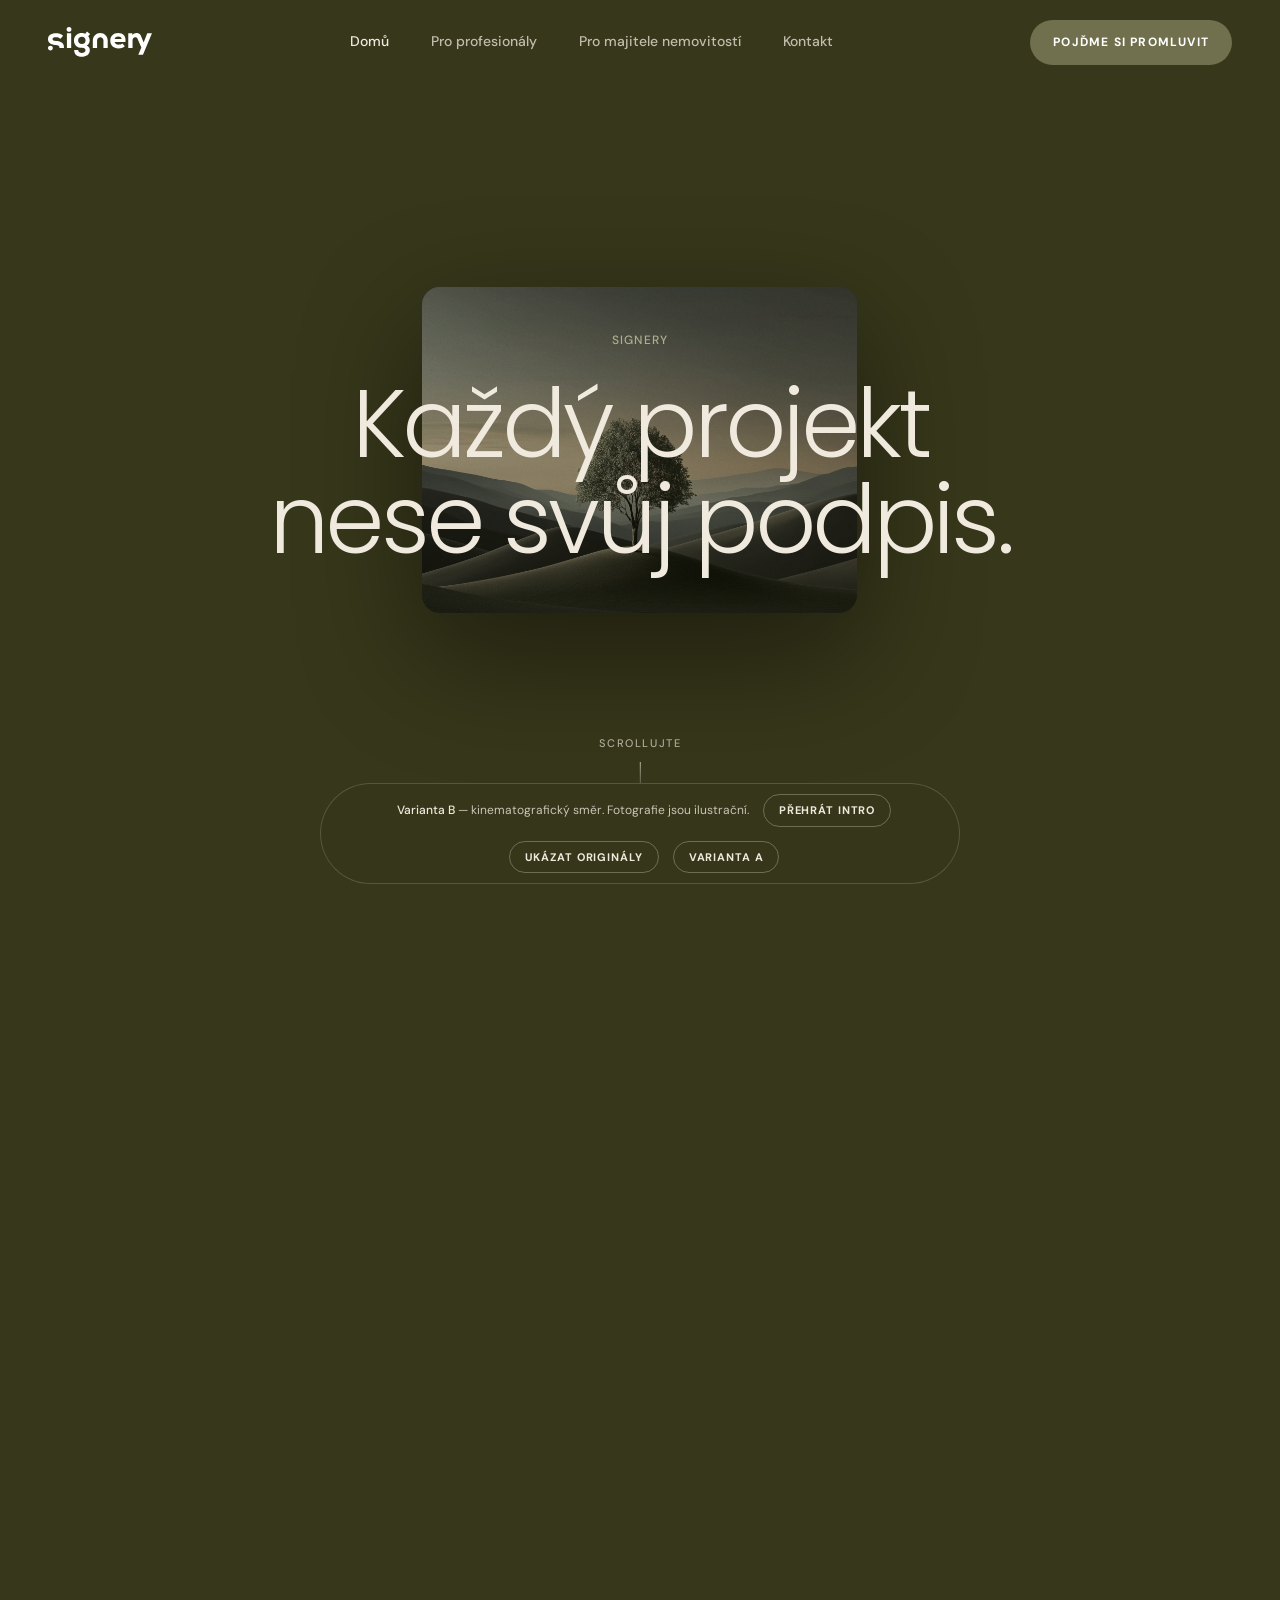
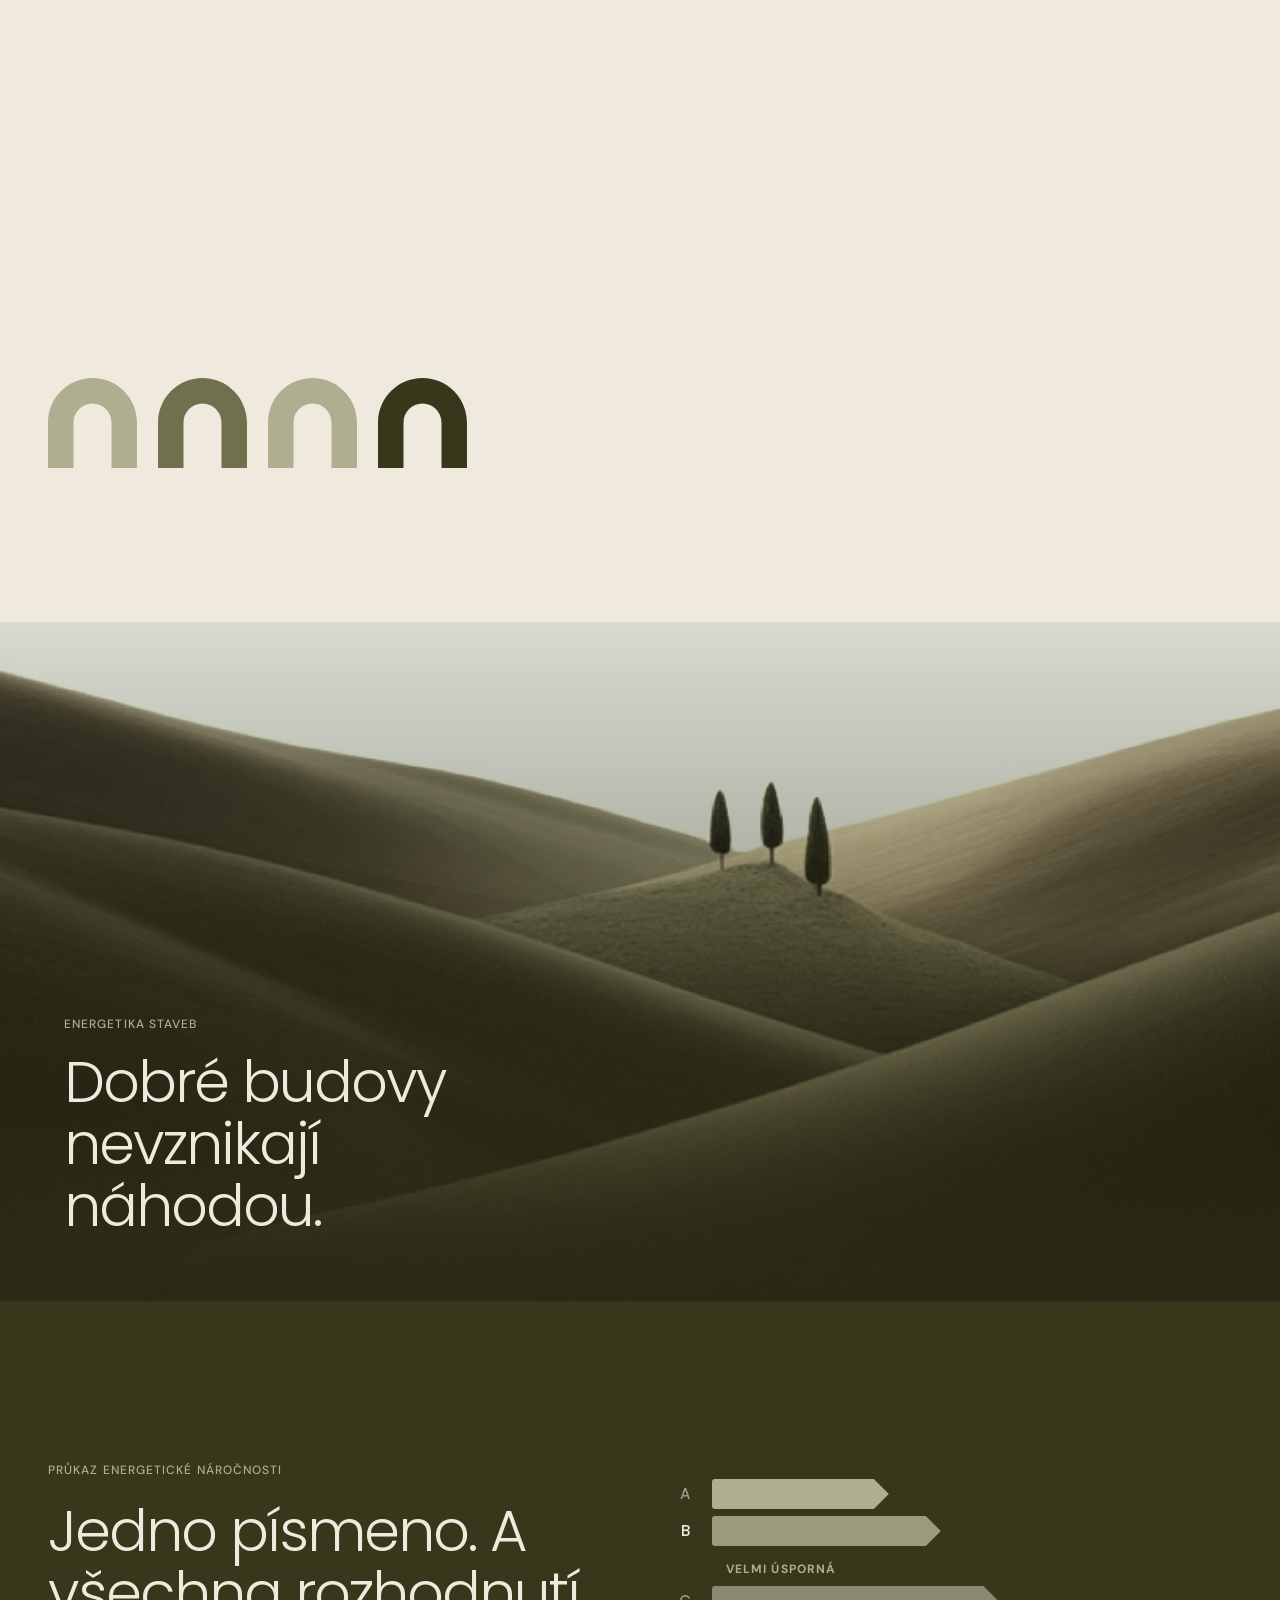
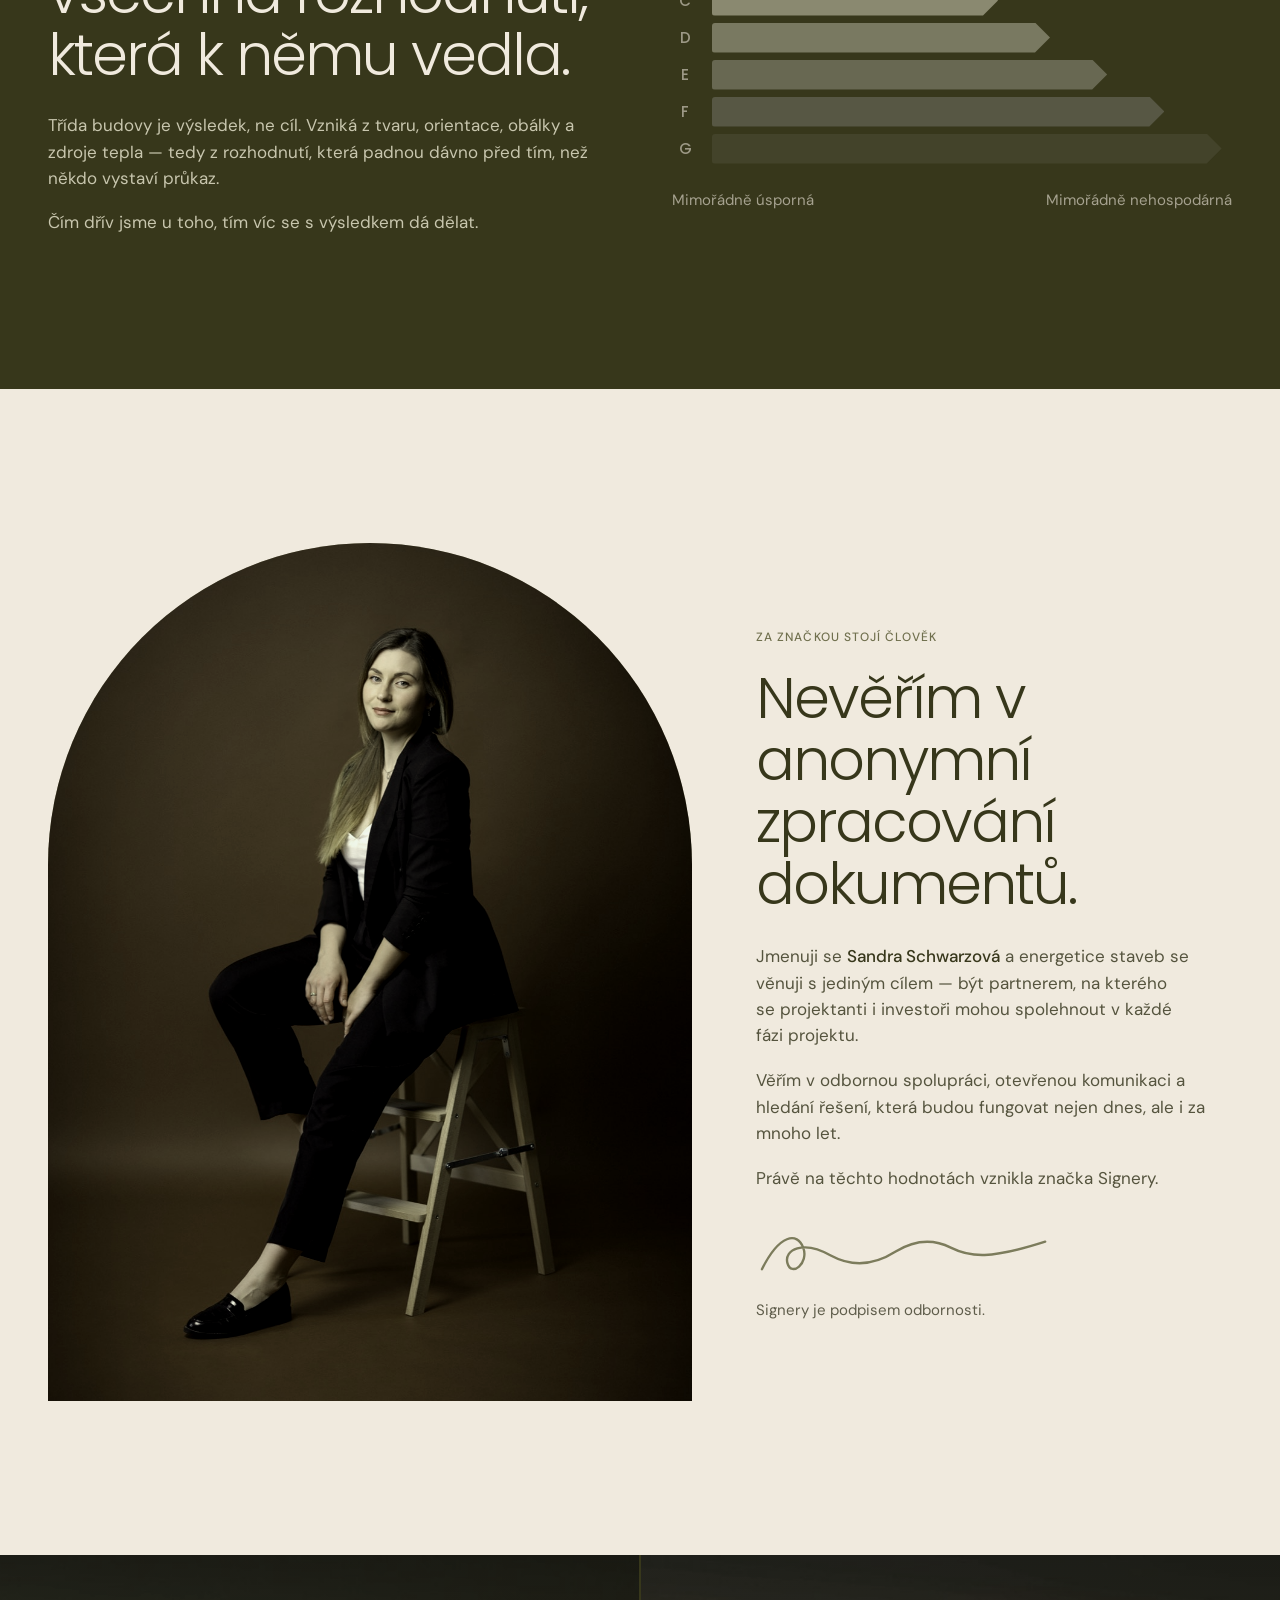
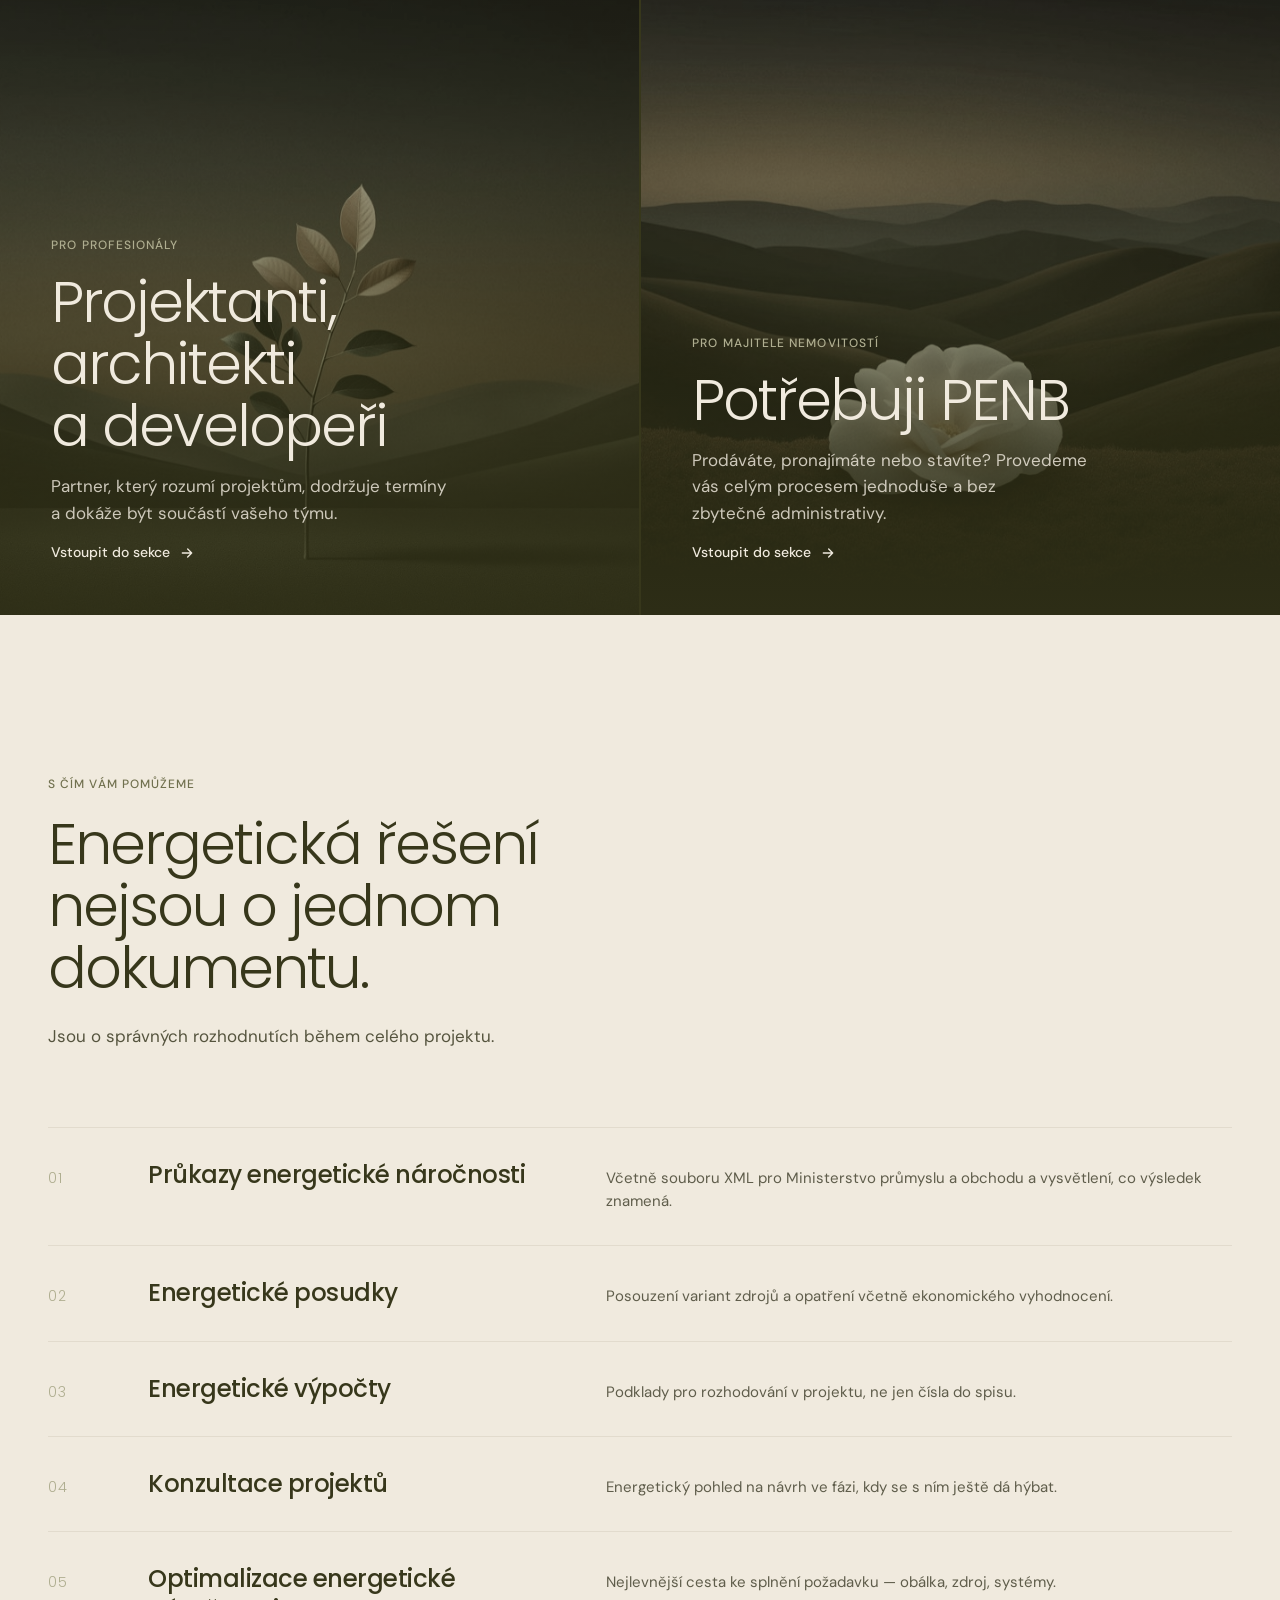
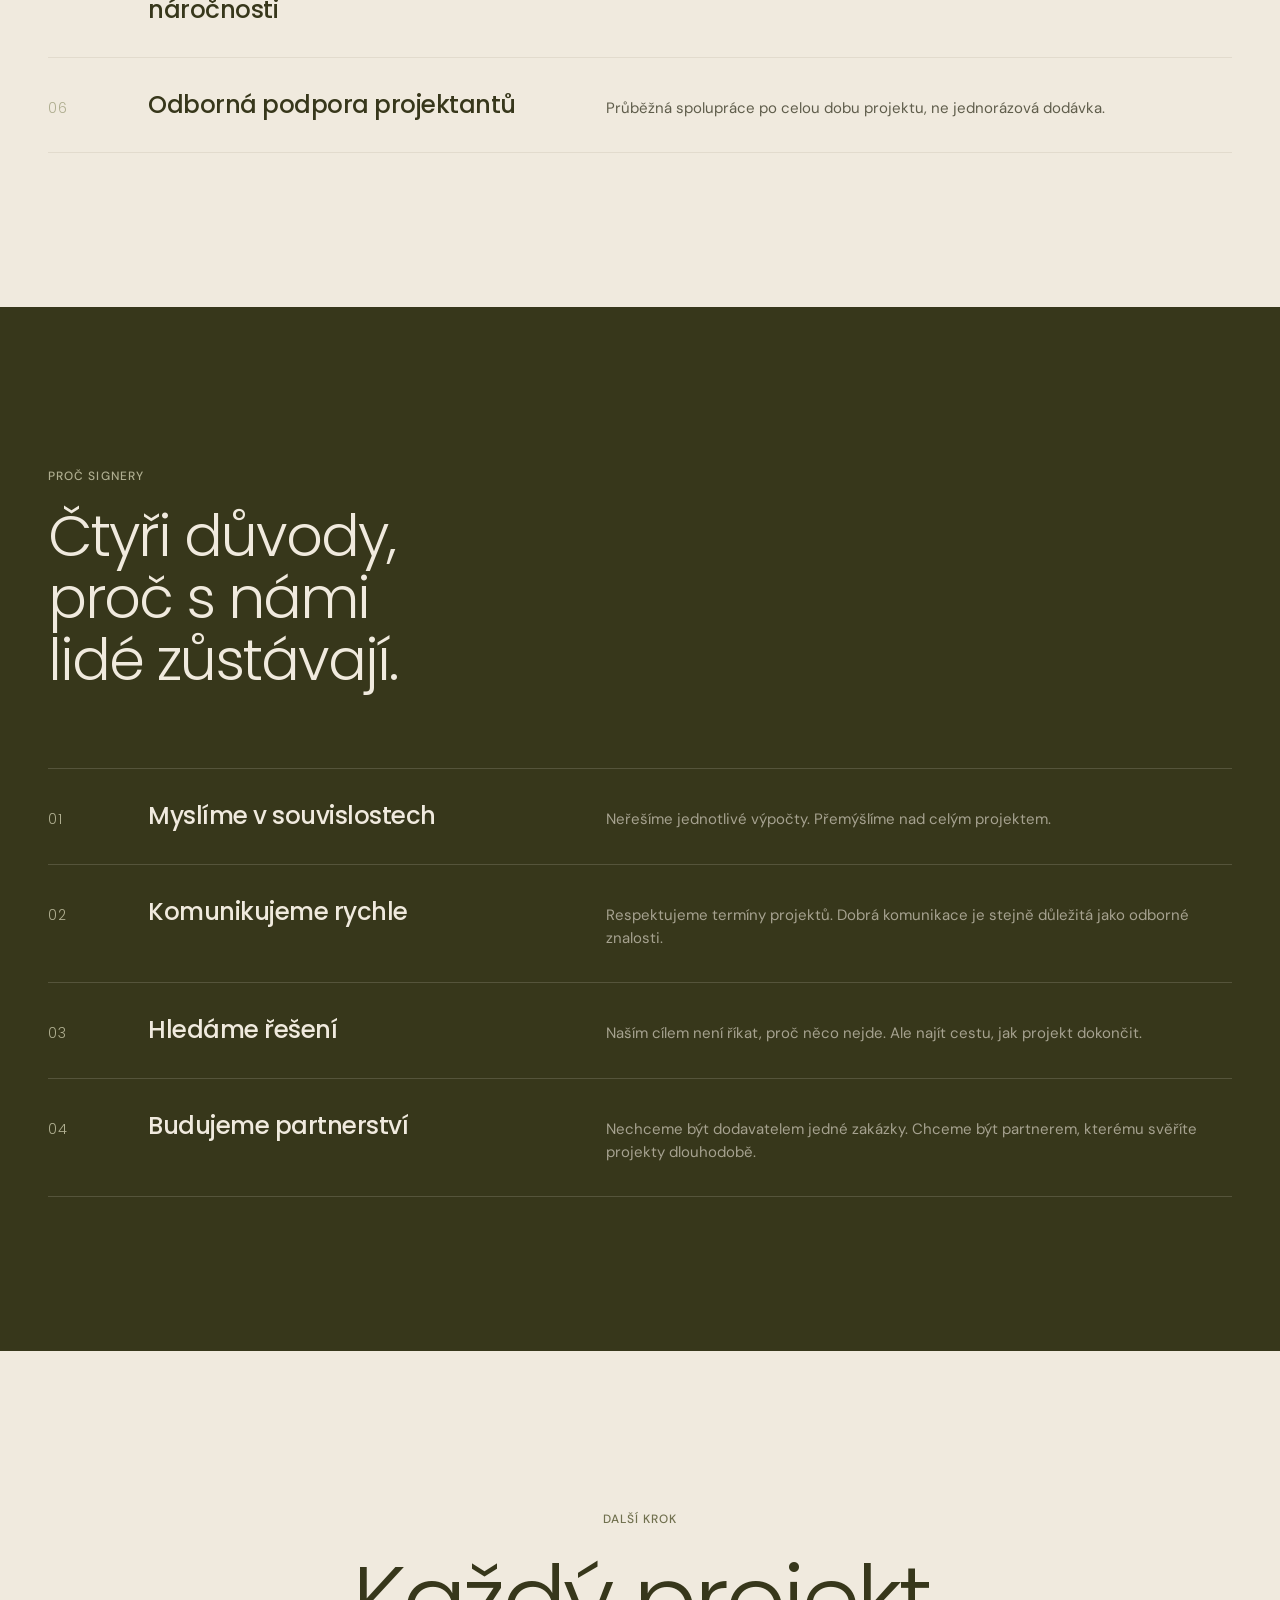
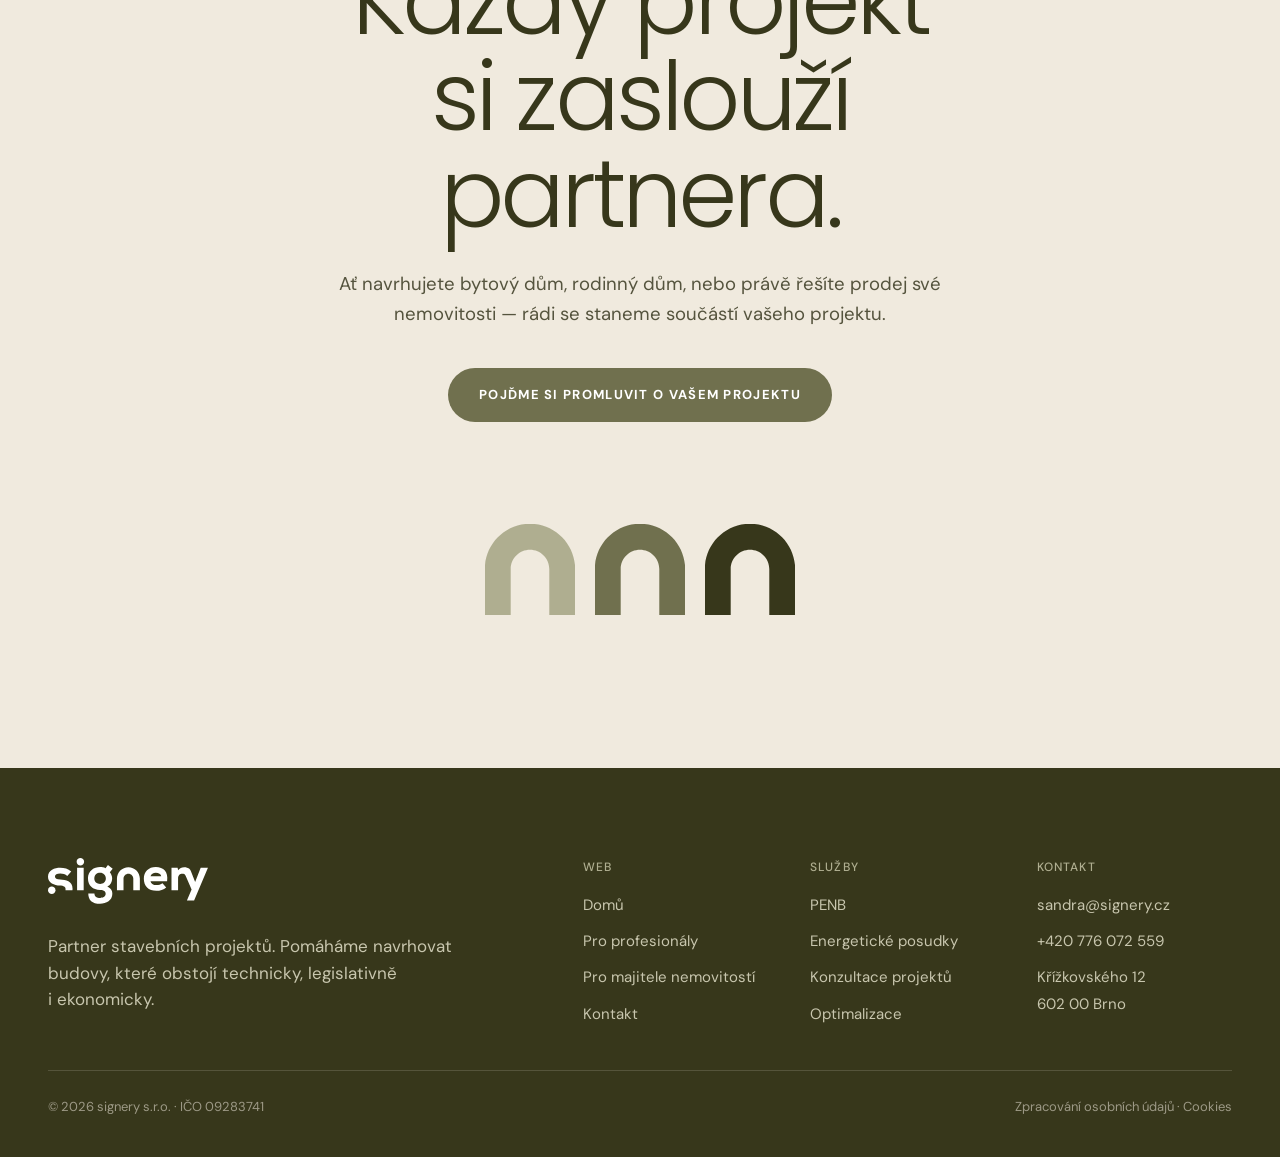
==== commit 562abbe6: "Nová stránka Dotace — Nová zelená úsporám Samostatná podstránka místo sekce v Pro majitele nemovitos" ====
--- a/varianta-b/index.html
+++ b/varianta-b/index.html
@@ -10,7 +10,7 @@
 <link rel="preconnect" href="https://fonts.googleapis.com">
 <link rel="preconnect" href="https://fonts.gstatic.com" crossorigin>
 <link rel="stylesheet" href="https://fonts.googleapis.com/css2?family=DM+Sans:wght@400;500;700&family=Poppins:wght@300;400;500;600&display=swap">
-<link rel="stylesheet" href="style.css?v=202608231155">
+<link rel="stylesheet" href="style.css?v=202608231219">
 <script>document.documentElement.className = document.documentElement.className.replace('no-js', 'js');</script>
 </head>
 <body>
@@ -478,6 +478,6 @@
   <a class="pv__btn" href="../index.html">Varianta A</a>
 </div>
 
-<script src="main.js?v=202608231155"></script>
+<script src="main.js?v=202608231219"></script>
 </body>
 </html>
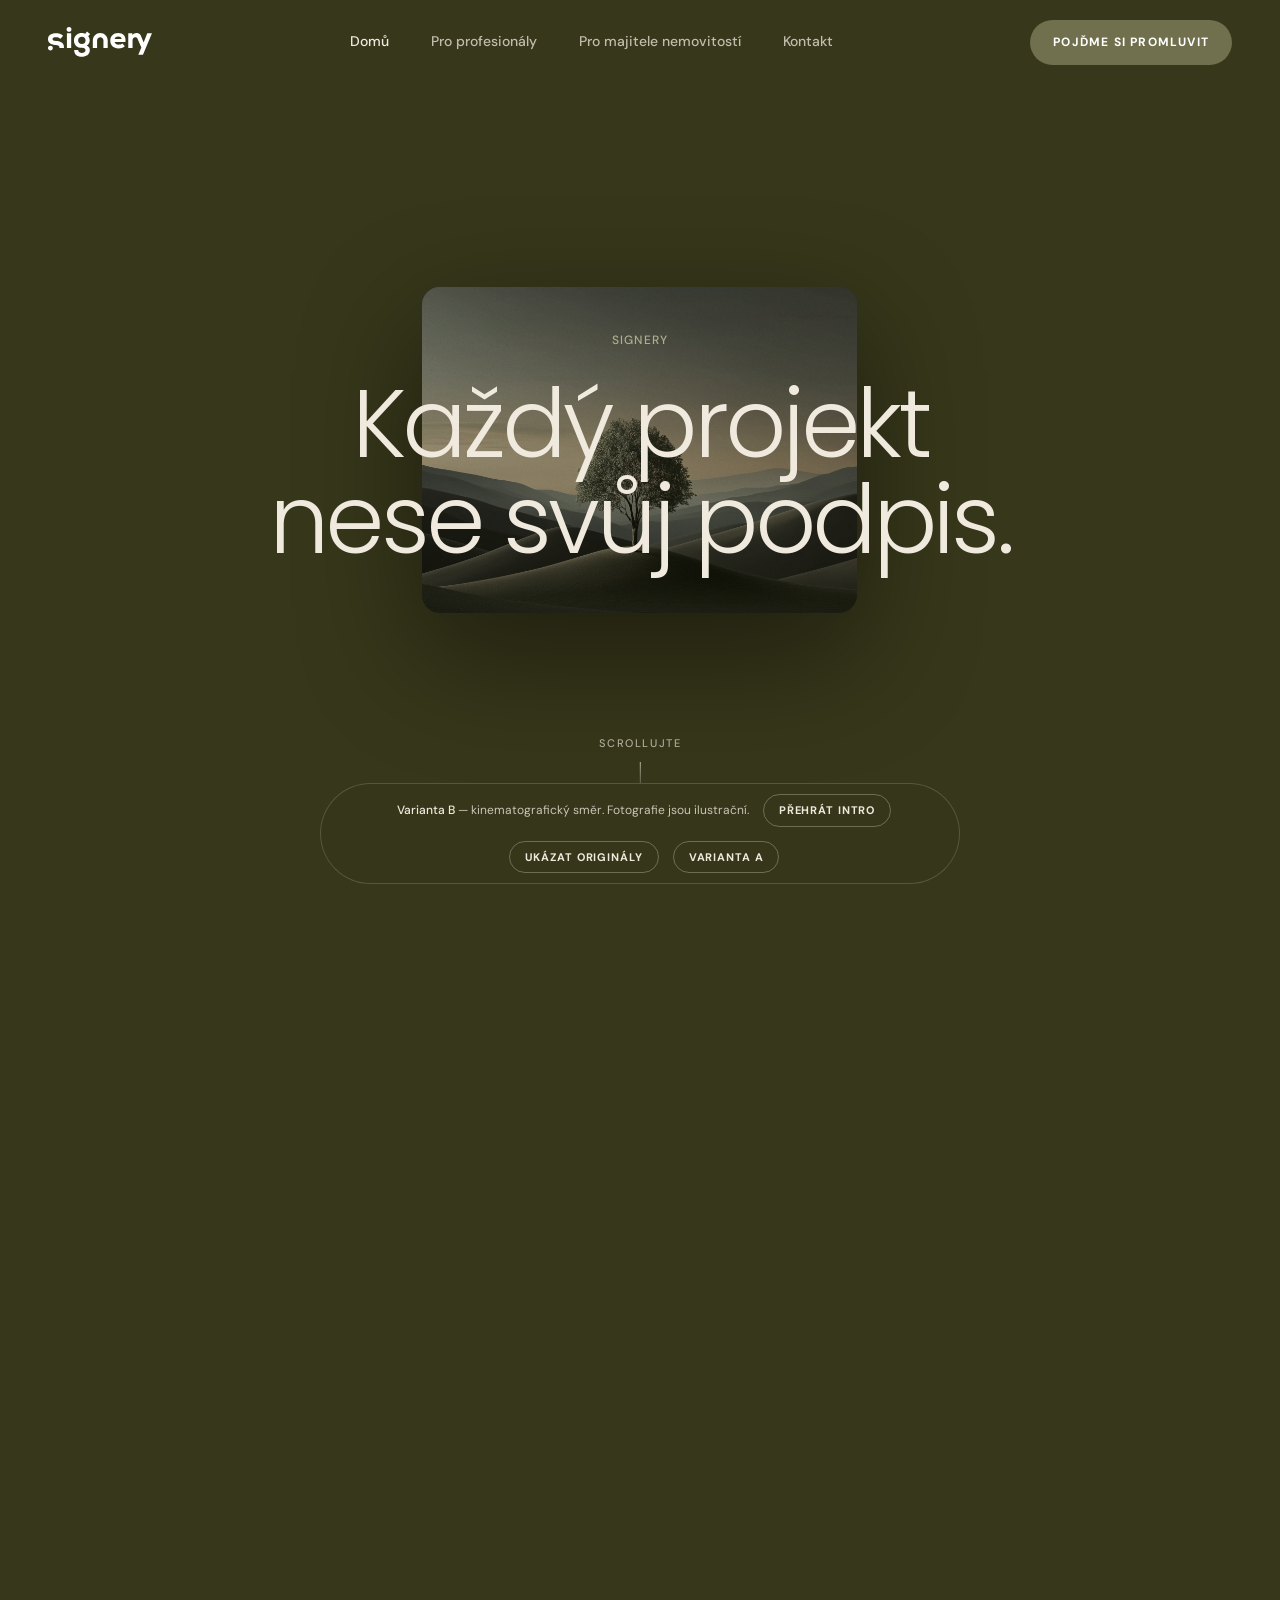
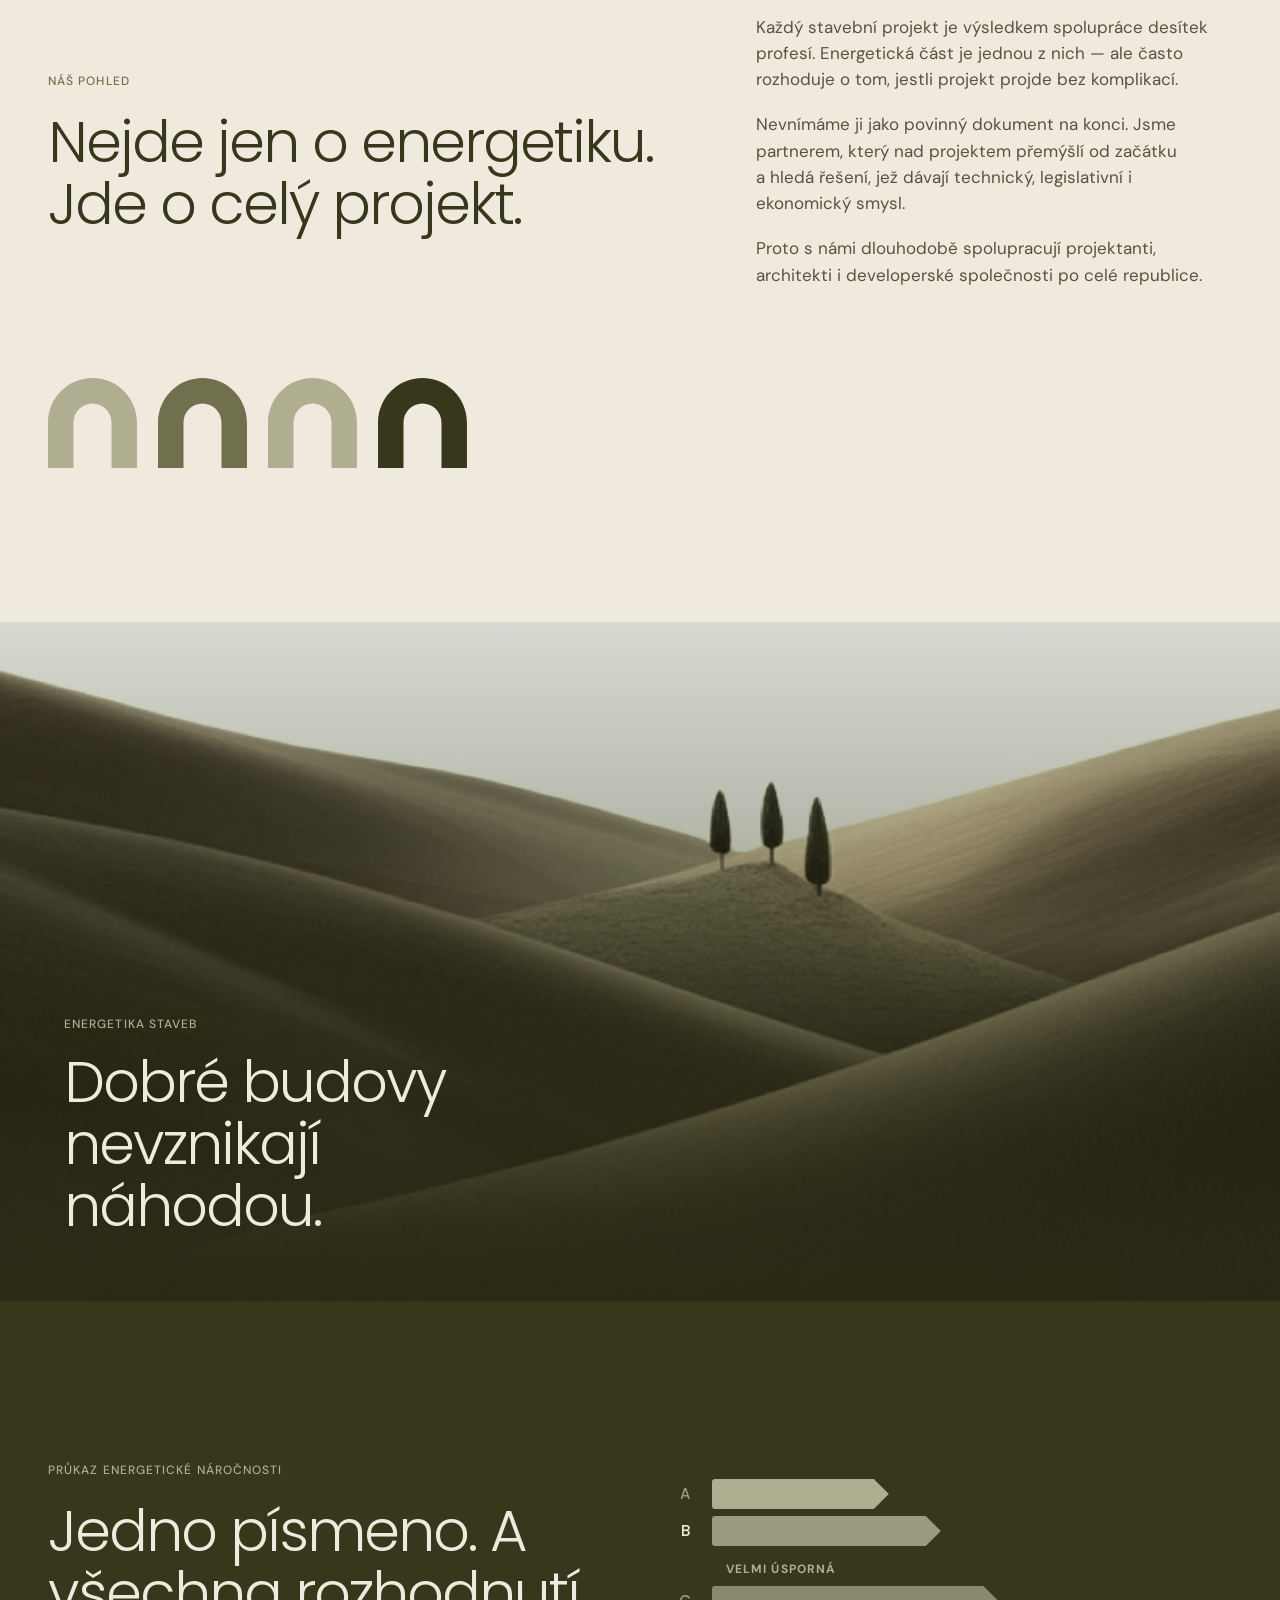
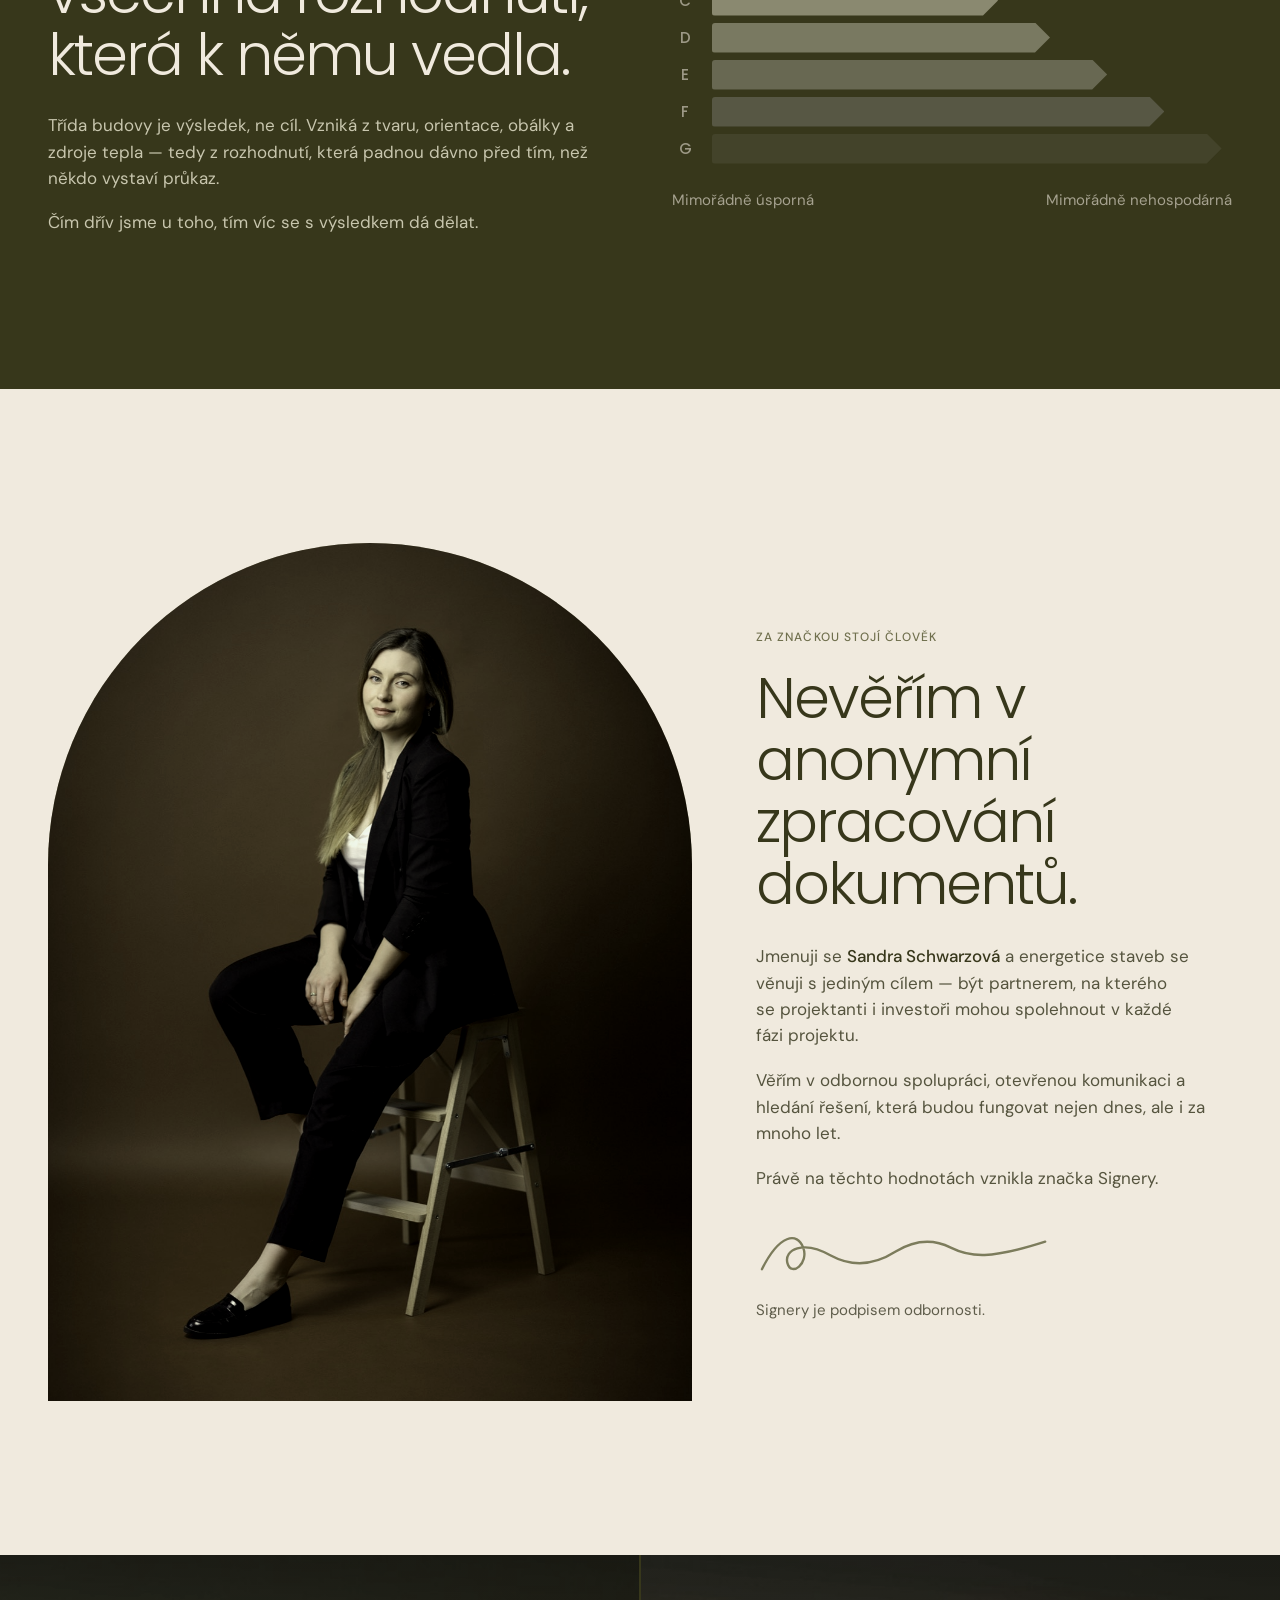
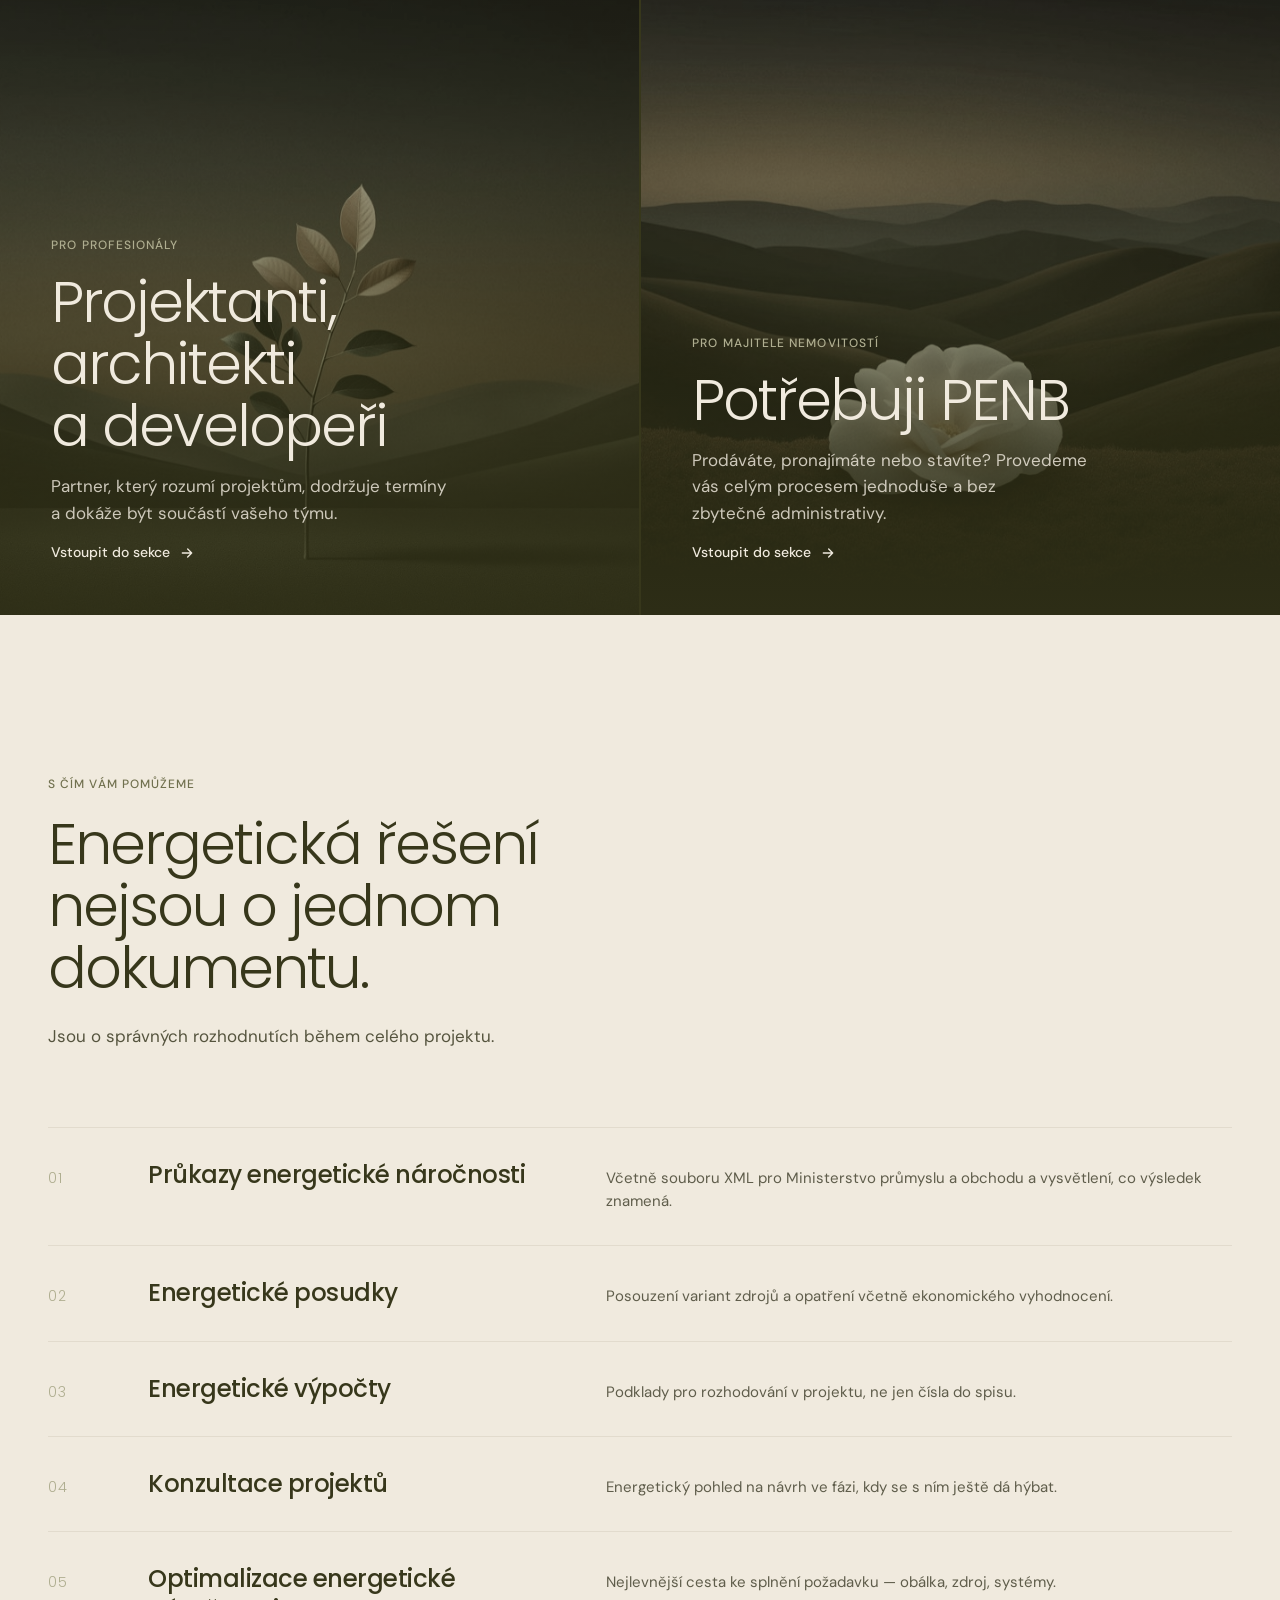
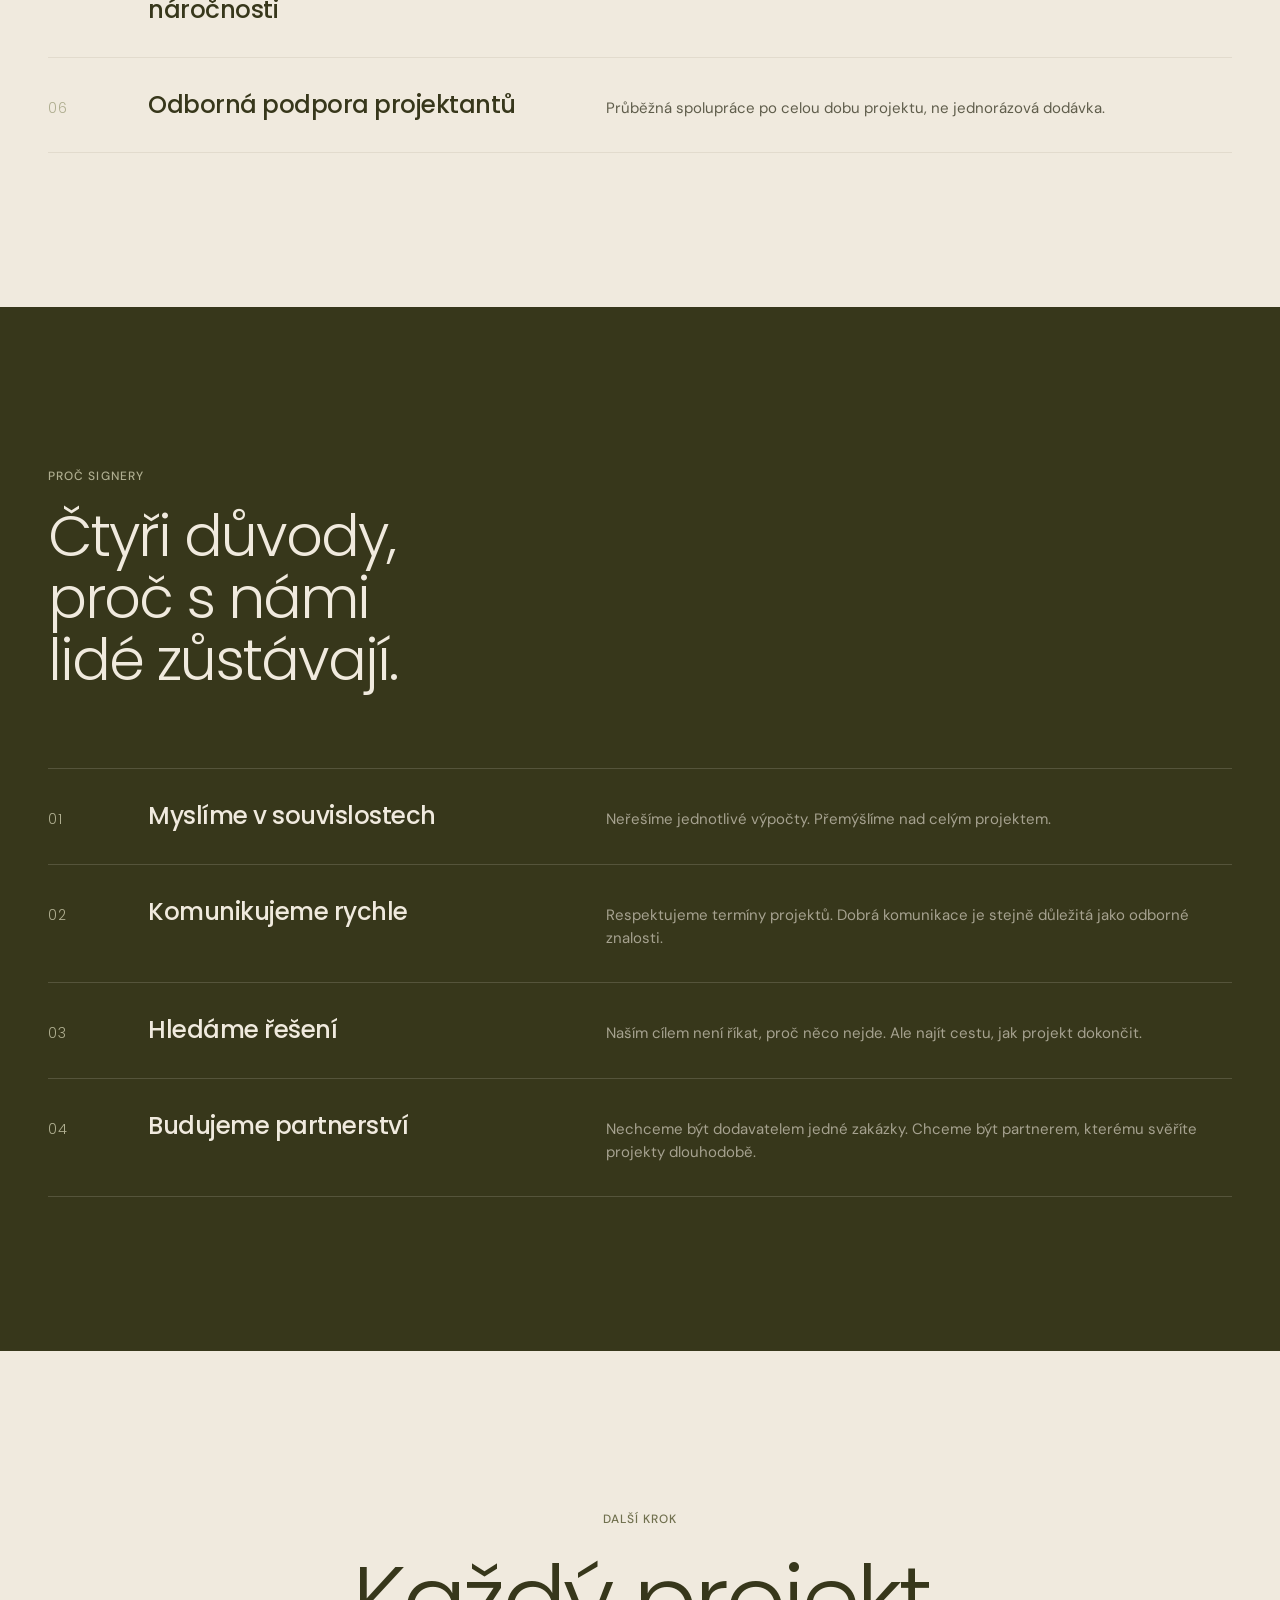
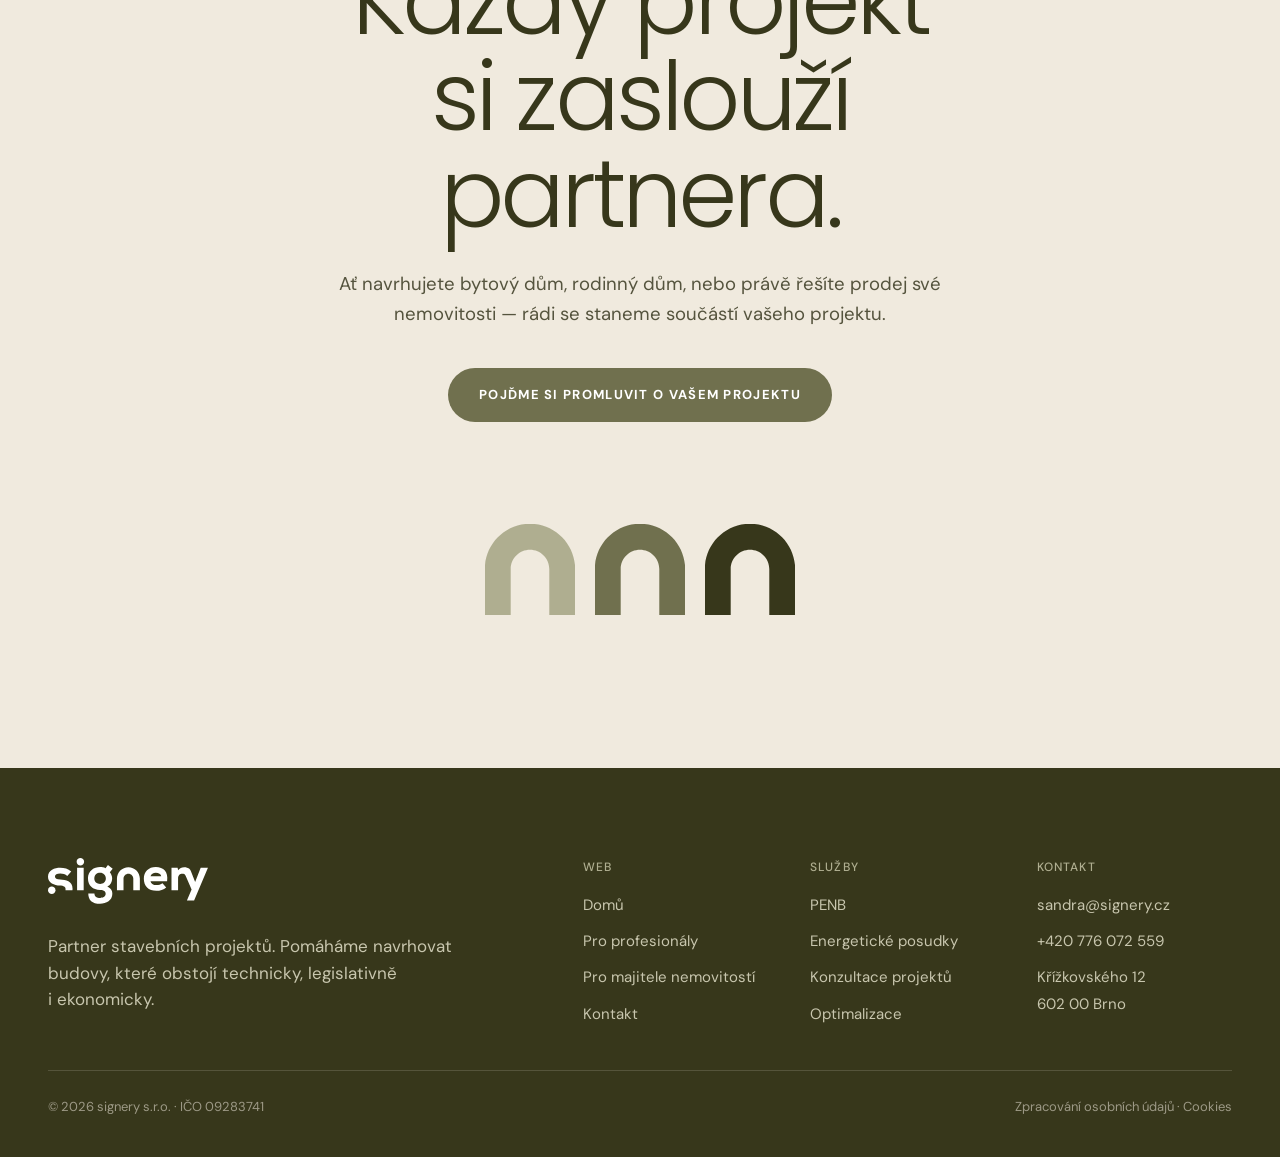
==== commit d4e9605f: "Oprava: kroky osy se rozjížděly podle délky textu Položky osy se roztahují na výšku té nejvyšší. Uvn" ====
--- a/varianta-b/index.html
+++ b/varianta-b/index.html
@@ -10,7 +10,7 @@
 <link rel="preconnect" href="https://fonts.googleapis.com">
 <link rel="preconnect" href="https://fonts.gstatic.com" crossorigin>
 <link rel="stylesheet" href="https://fonts.googleapis.com/css2?family=DM+Sans:wght@400;500;700&family=Poppins:wght@300;400;500;600&display=swap">
-<link rel="stylesheet" href="style.css?v=202608231219">
+<link rel="stylesheet" href="style.css?v=202608231227">
 <script>document.documentElement.className = document.documentElement.className.replace('no-js', 'js');</script>
 </head>
 <body>
@@ -478,6 +478,6 @@
   <a class="pv__btn" href="../index.html">Varianta A</a>
 </div>
 
-<script src="main.js?v=202608231219"></script>
+<script src="main.js?v=202608231227"></script>
 </body>
 </html>
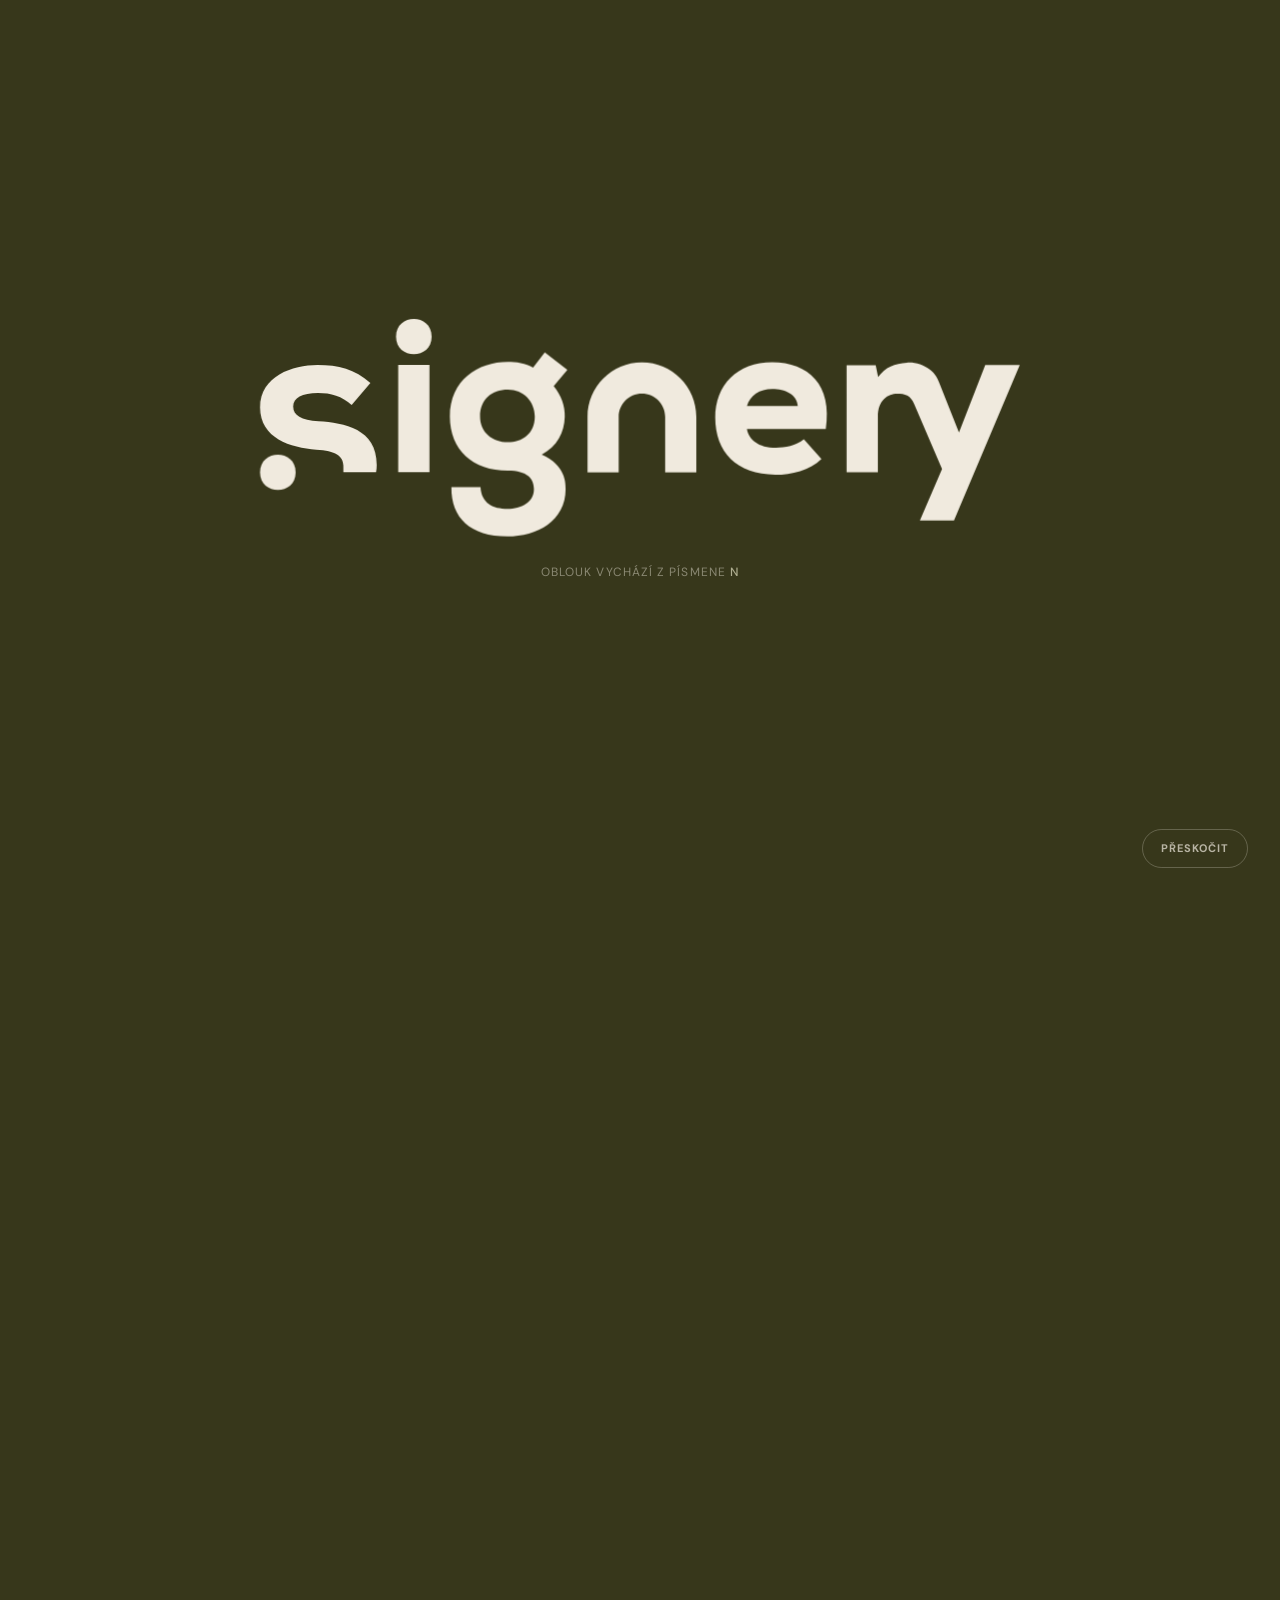
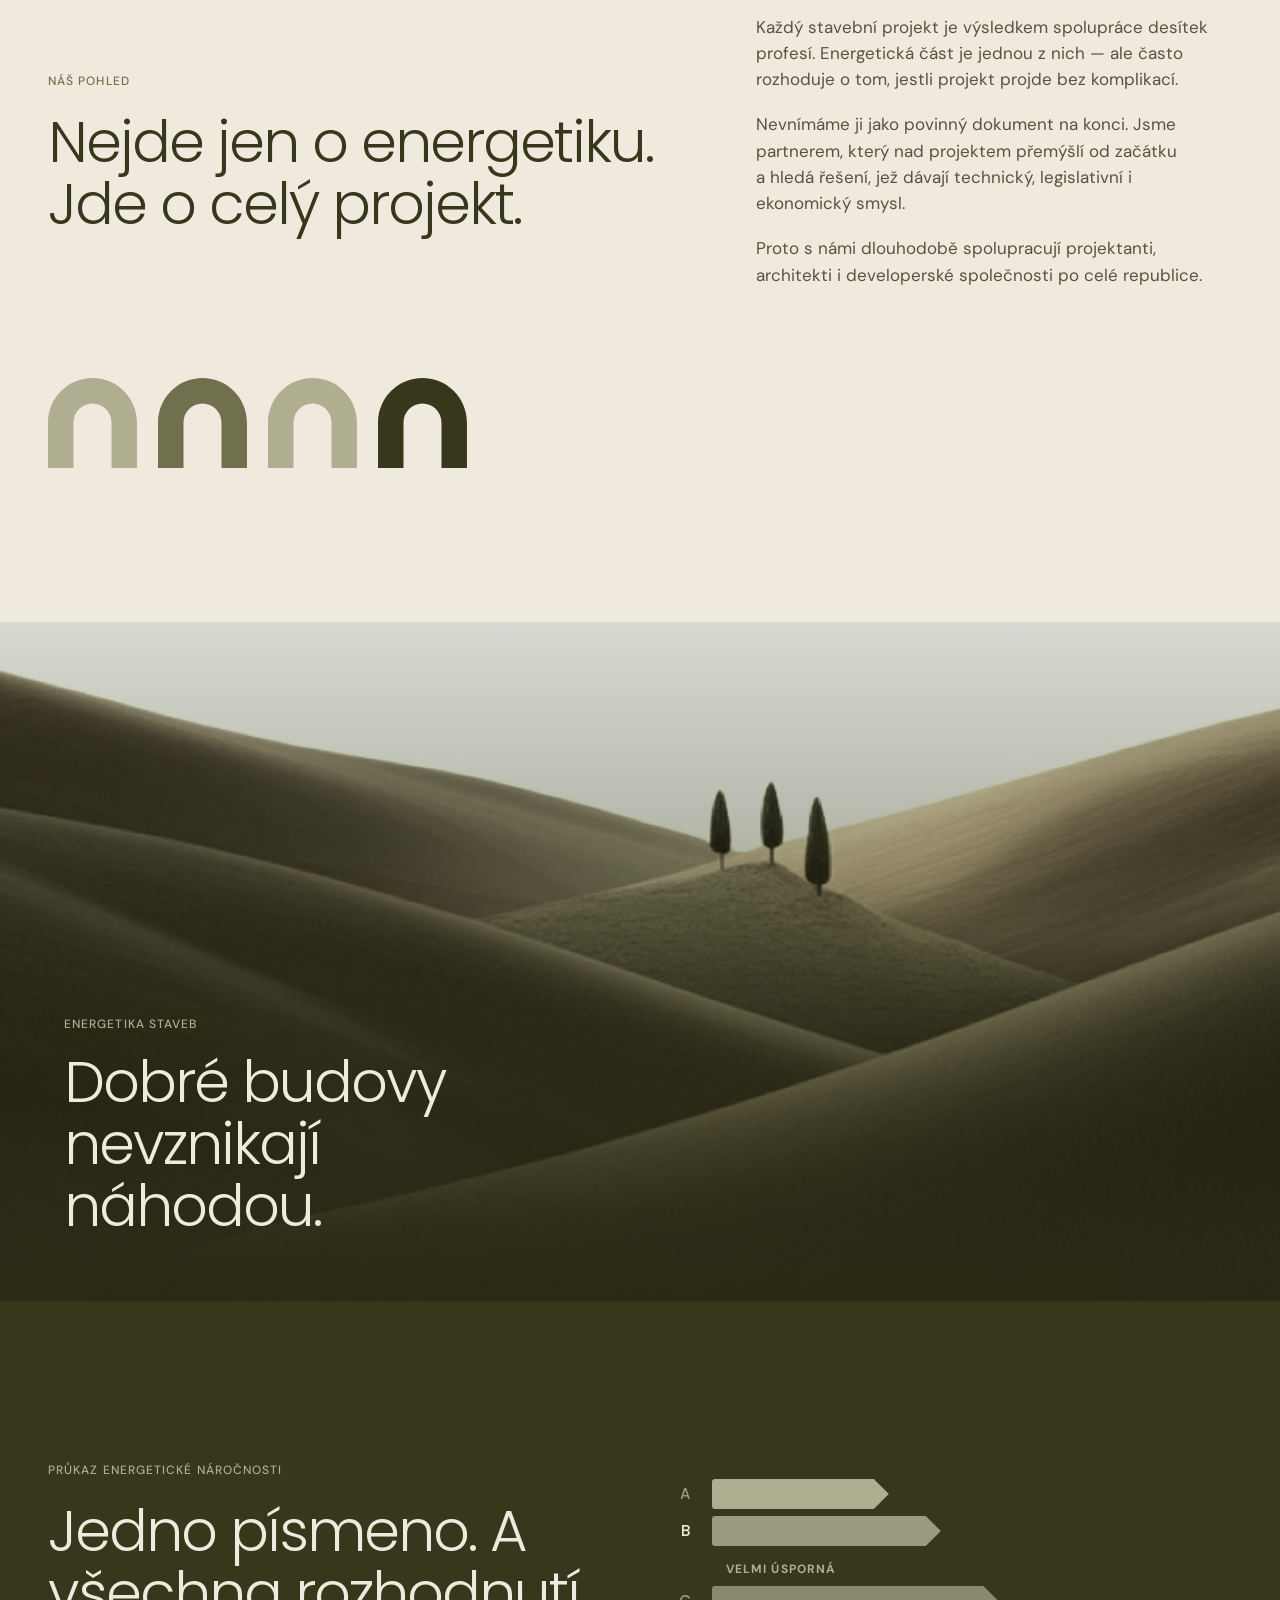
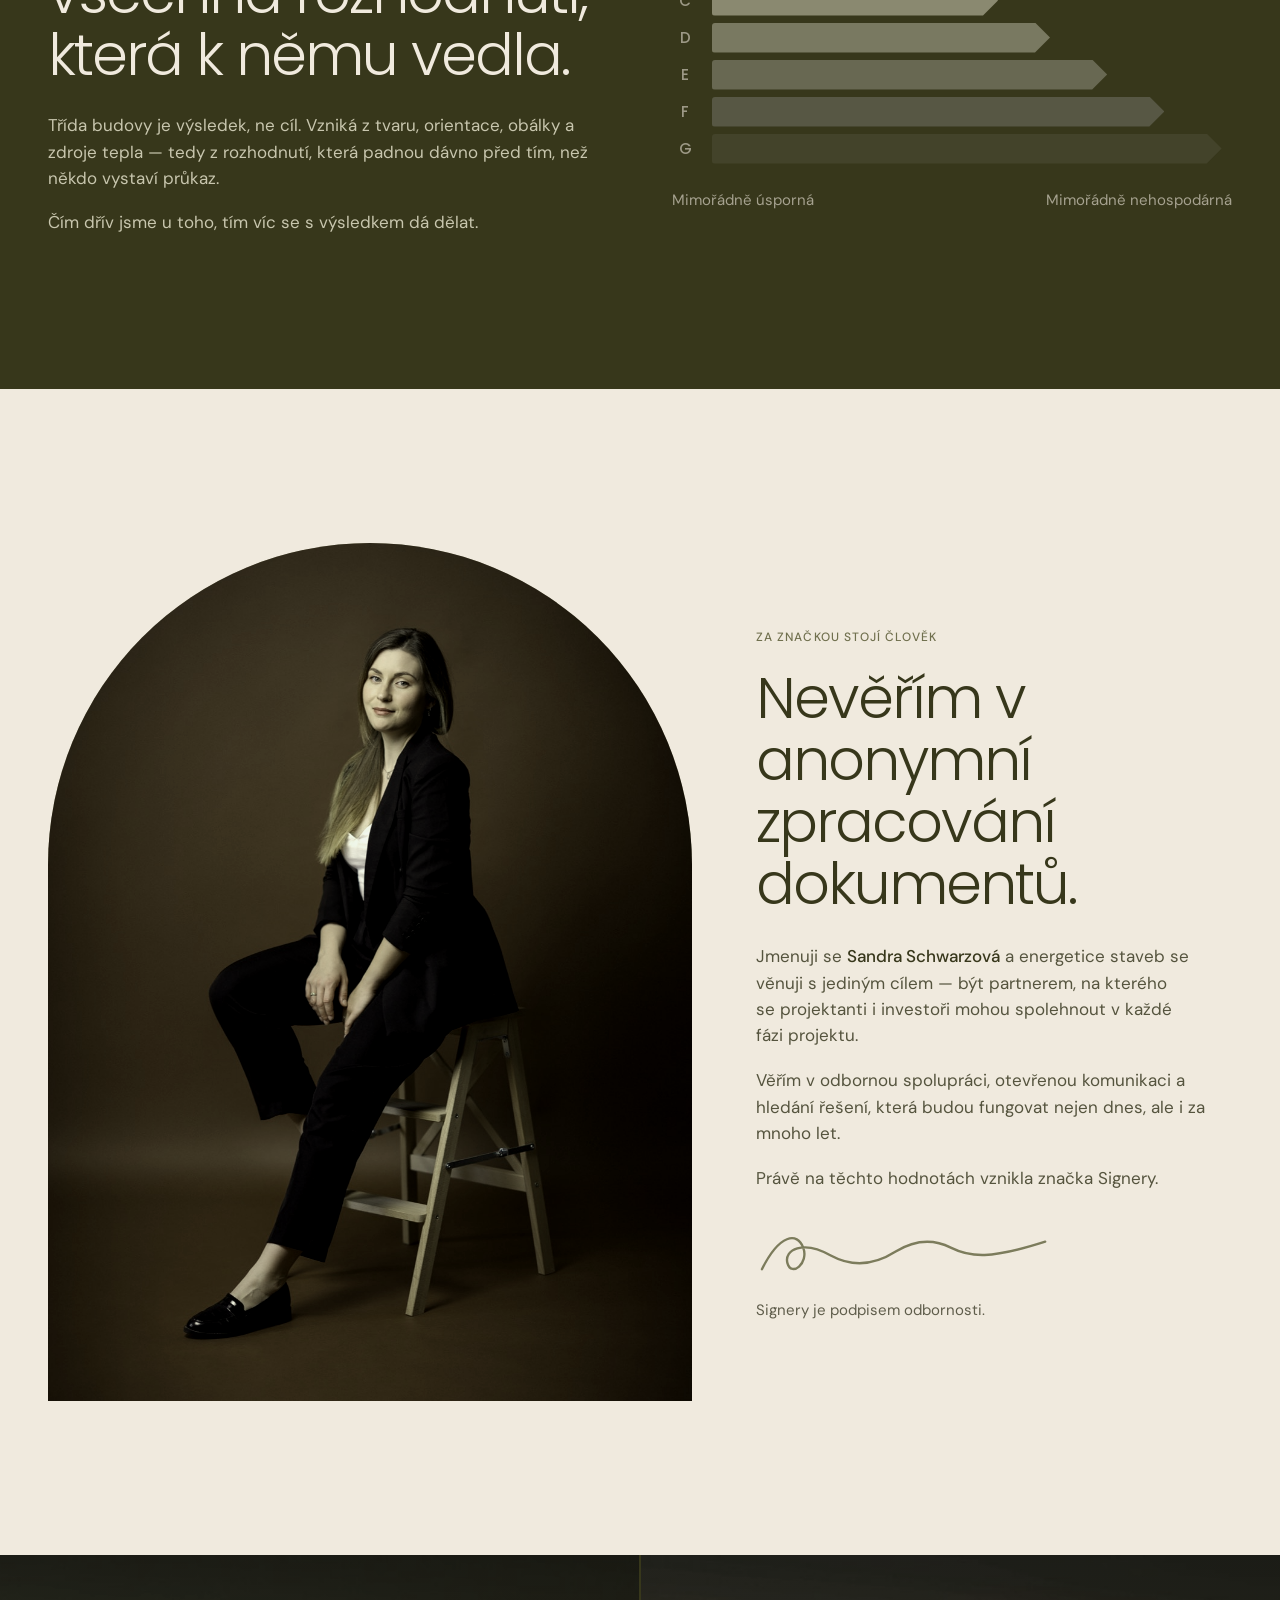
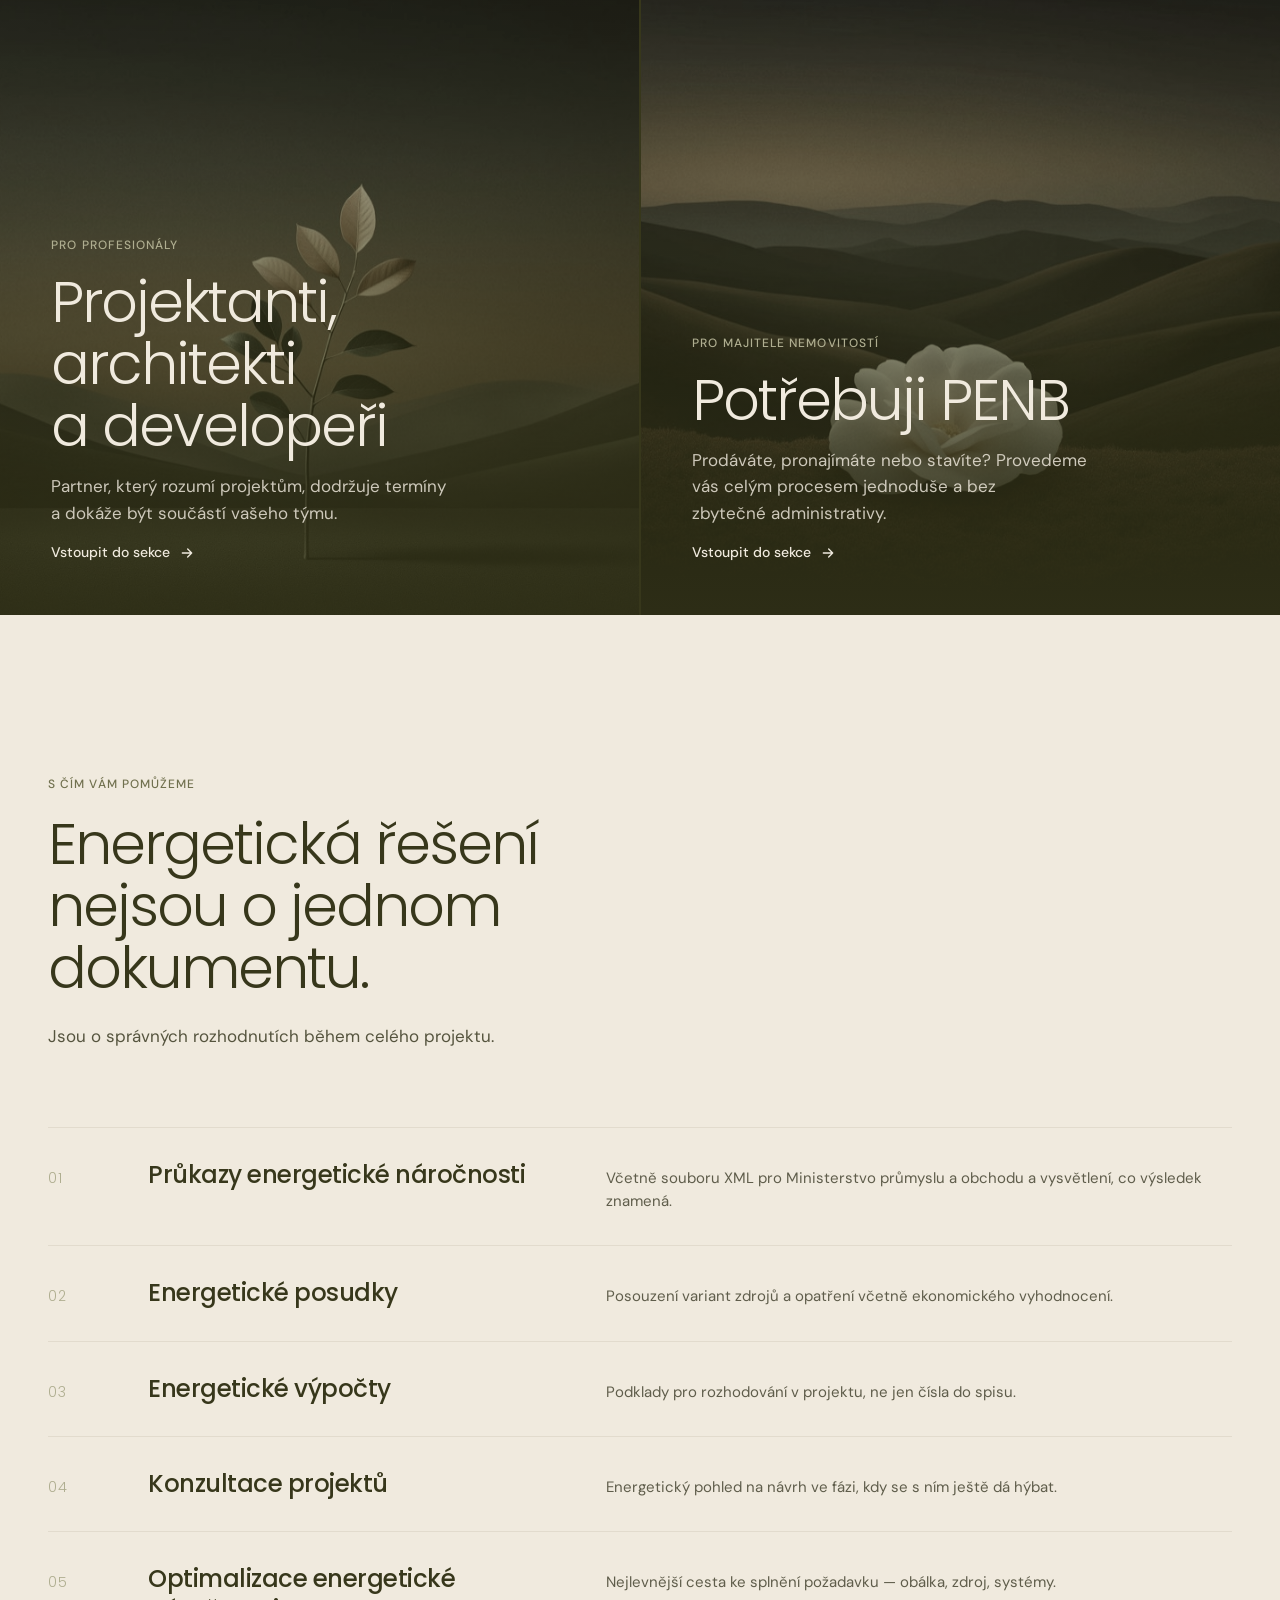
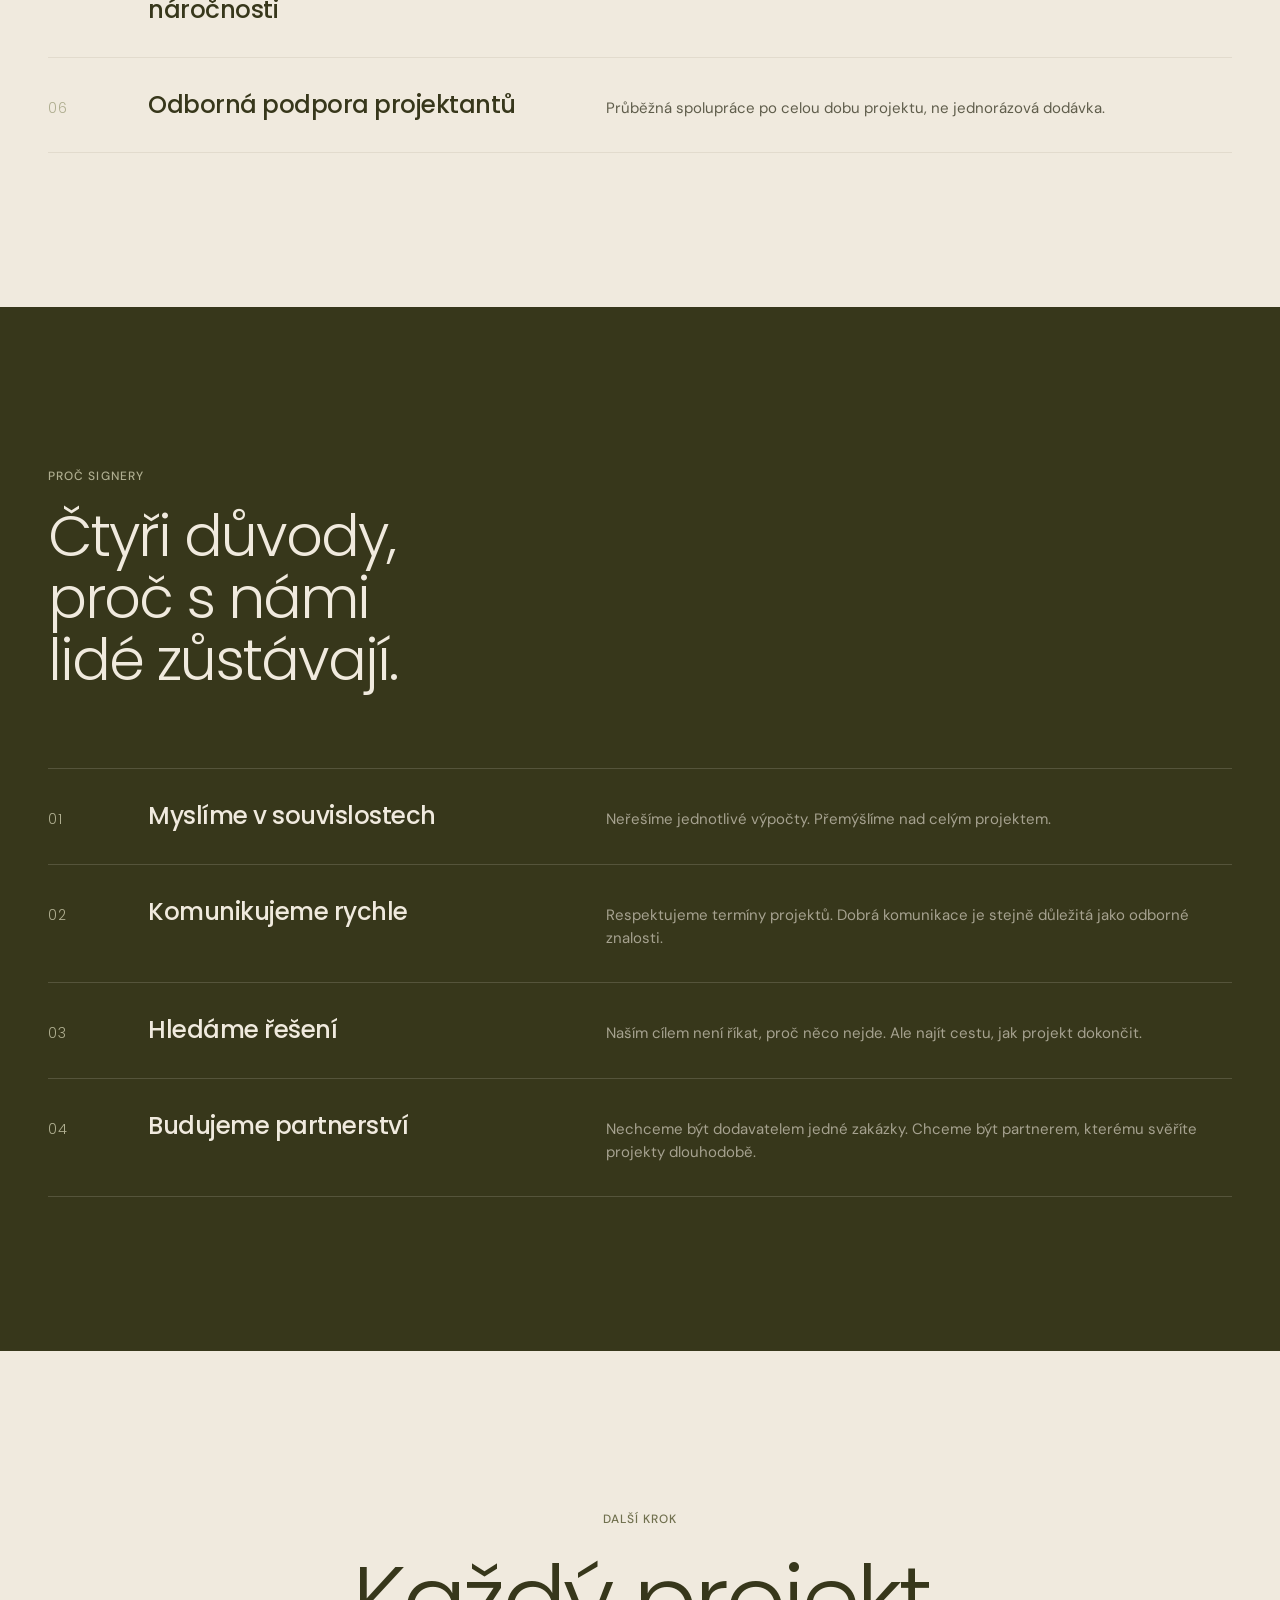
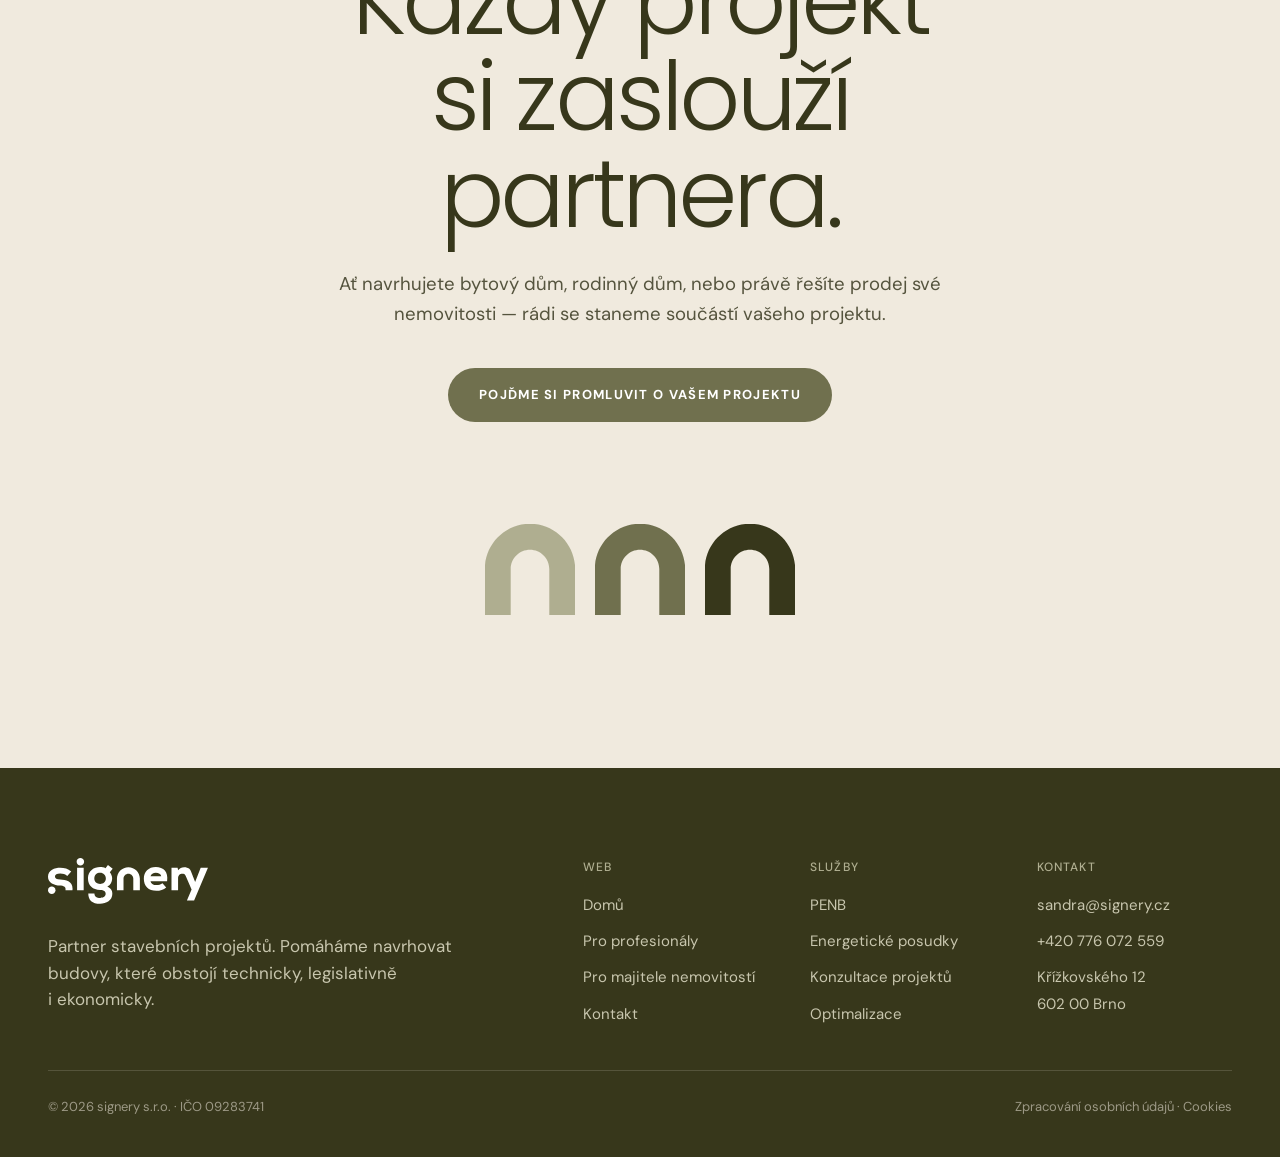
==== commit 836701bb: "Oprava: text na fotopásu byl nad světlým snímkem nečitelný Ztmavení pásu bylo pevný přechod přes cel" ====
--- a/varianta-b/index.html
+++ b/varianta-b/index.html
@@ -10,7 +10,7 @@
 <link rel="preconnect" href="https://fonts.googleapis.com">
 <link rel="preconnect" href="https://fonts.gstatic.com" crossorigin>
 <link rel="stylesheet" href="https://fonts.googleapis.com/css2?family=DM+Sans:wght@400;500;700&family=Poppins:wght@300;400;500;600&display=swap">
-<link rel="stylesheet" href="style.css?v=202608231227">
+<link rel="stylesheet" href="style.css?v=202608231240">
 <script>document.documentElement.className = document.documentElement.className.replace('no-js', 'js');</script>
 </head>
 <body>
@@ -478,6 +478,6 @@
   <a class="pv__btn" href="../index.html">Varianta A</a>
 </div>
 
-<script src="main.js?v=202608231227"></script>
+<script src="main.js?v=202608231240"></script>
 </body>
 </html>
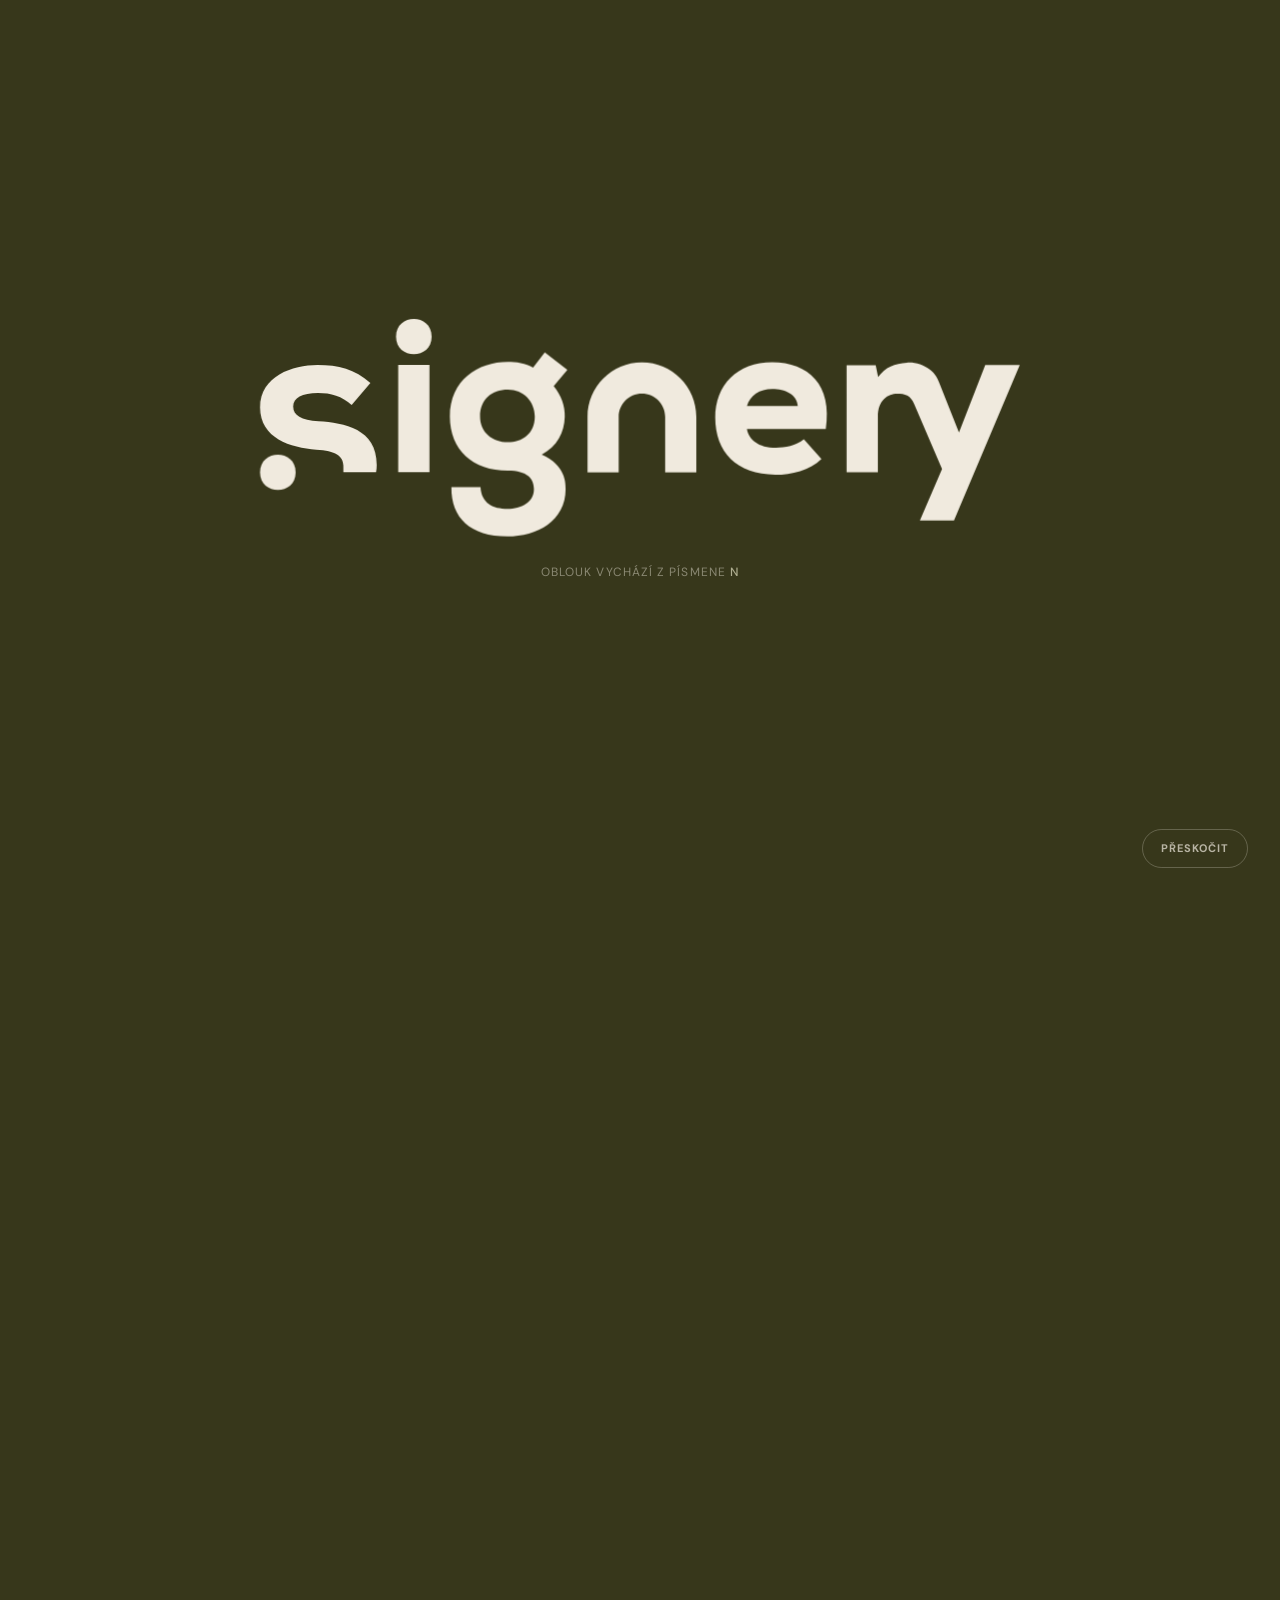
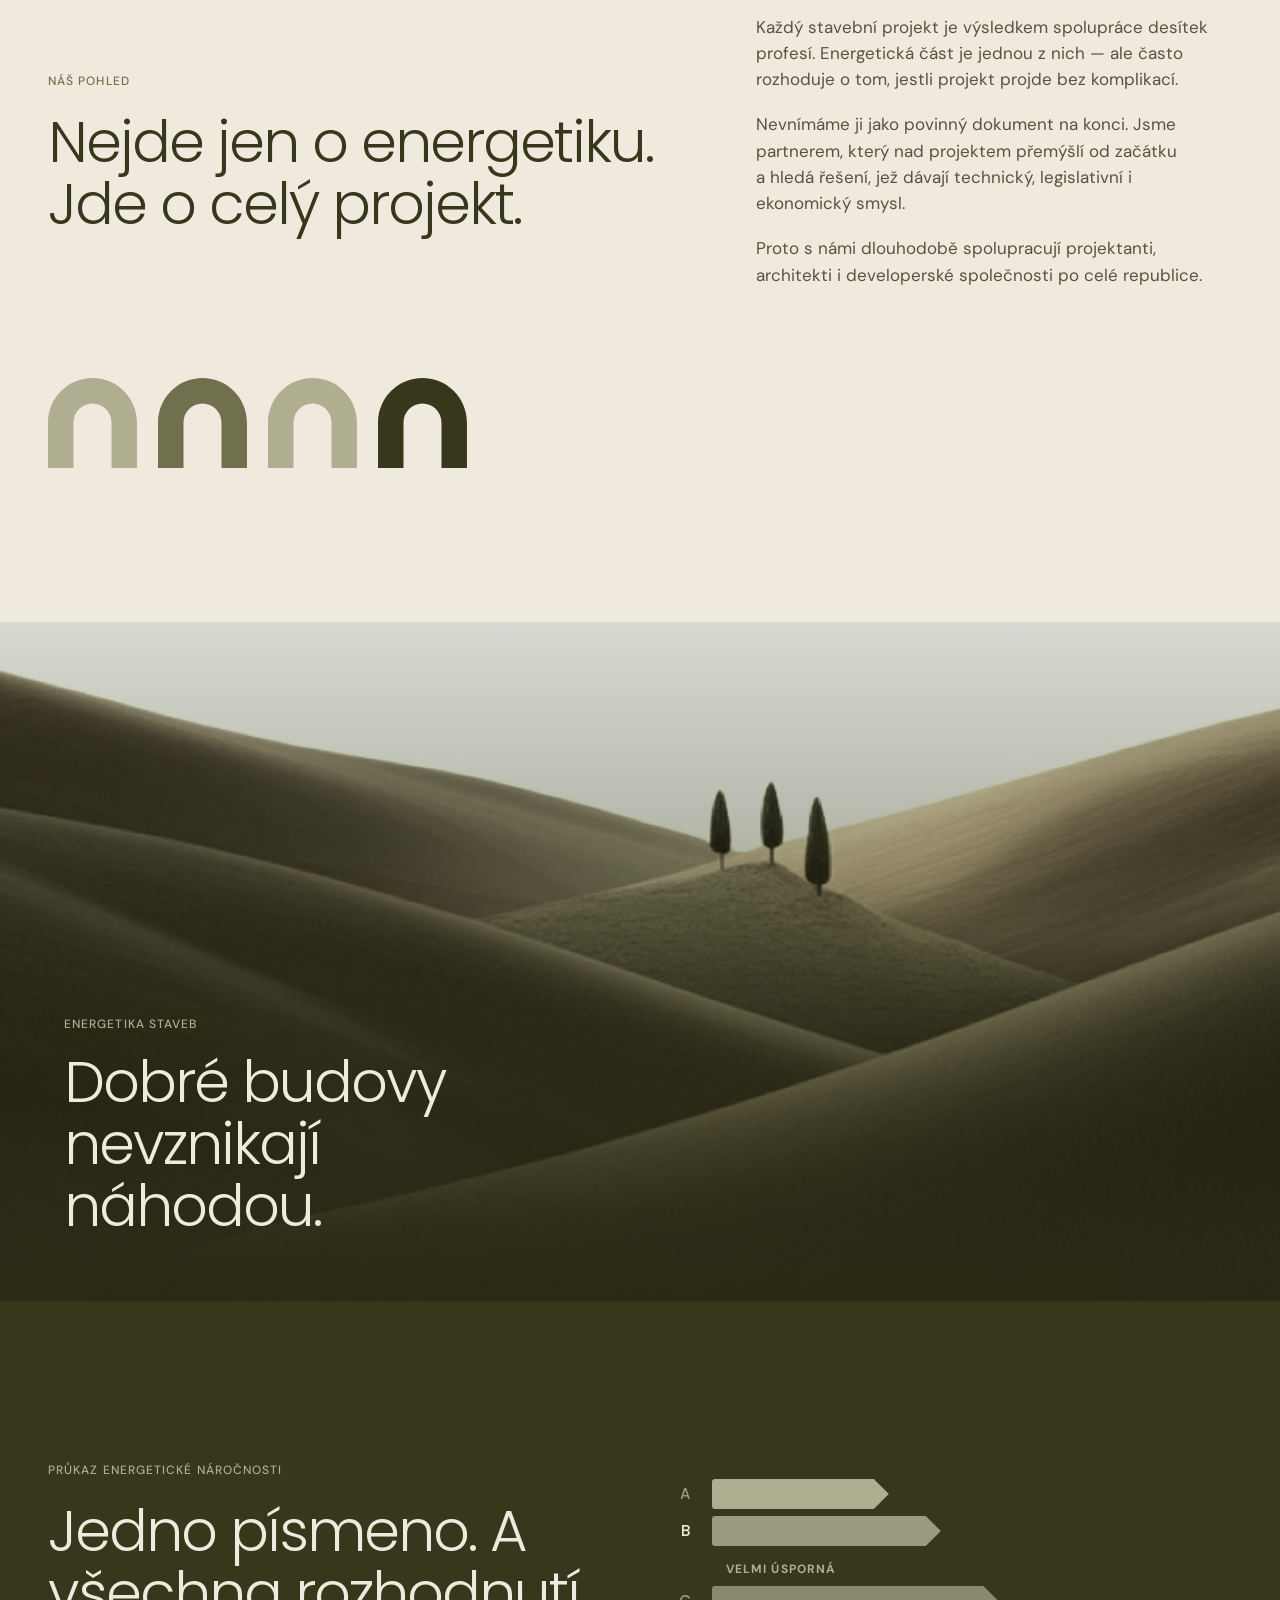
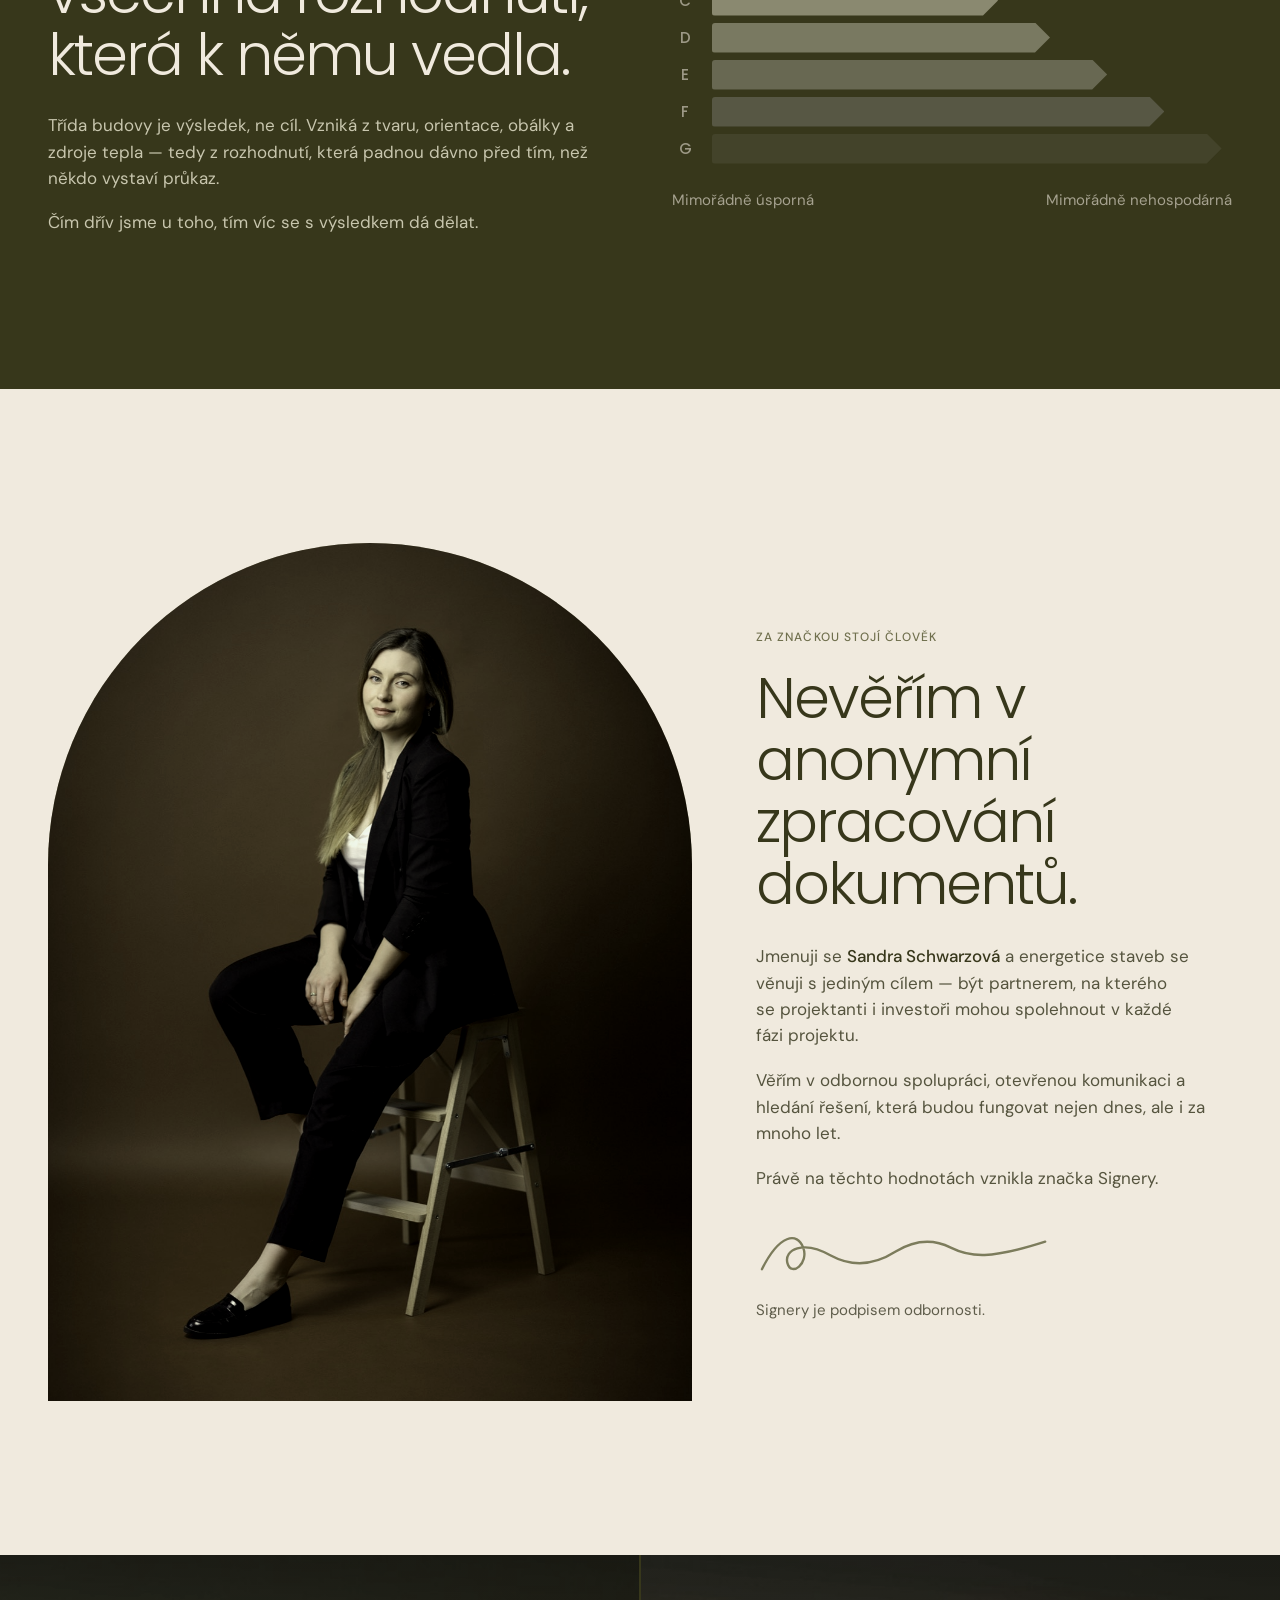
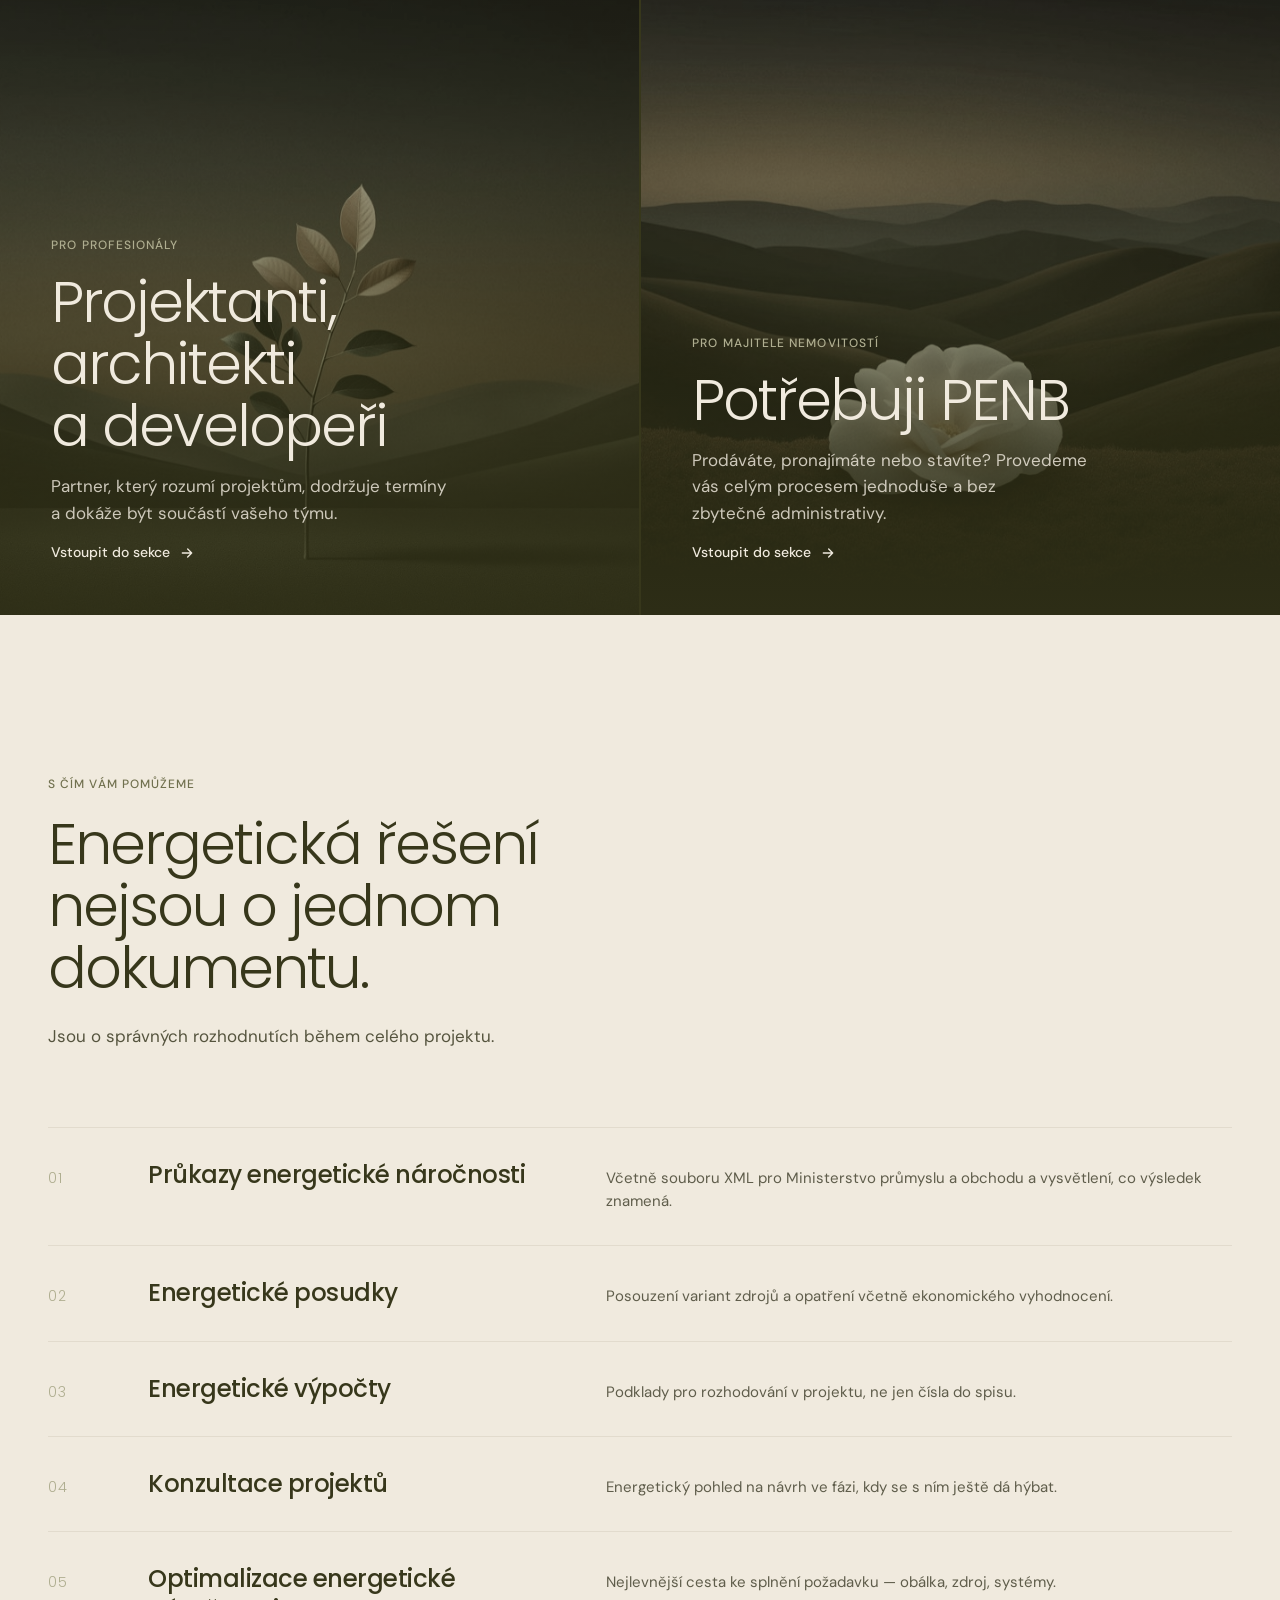
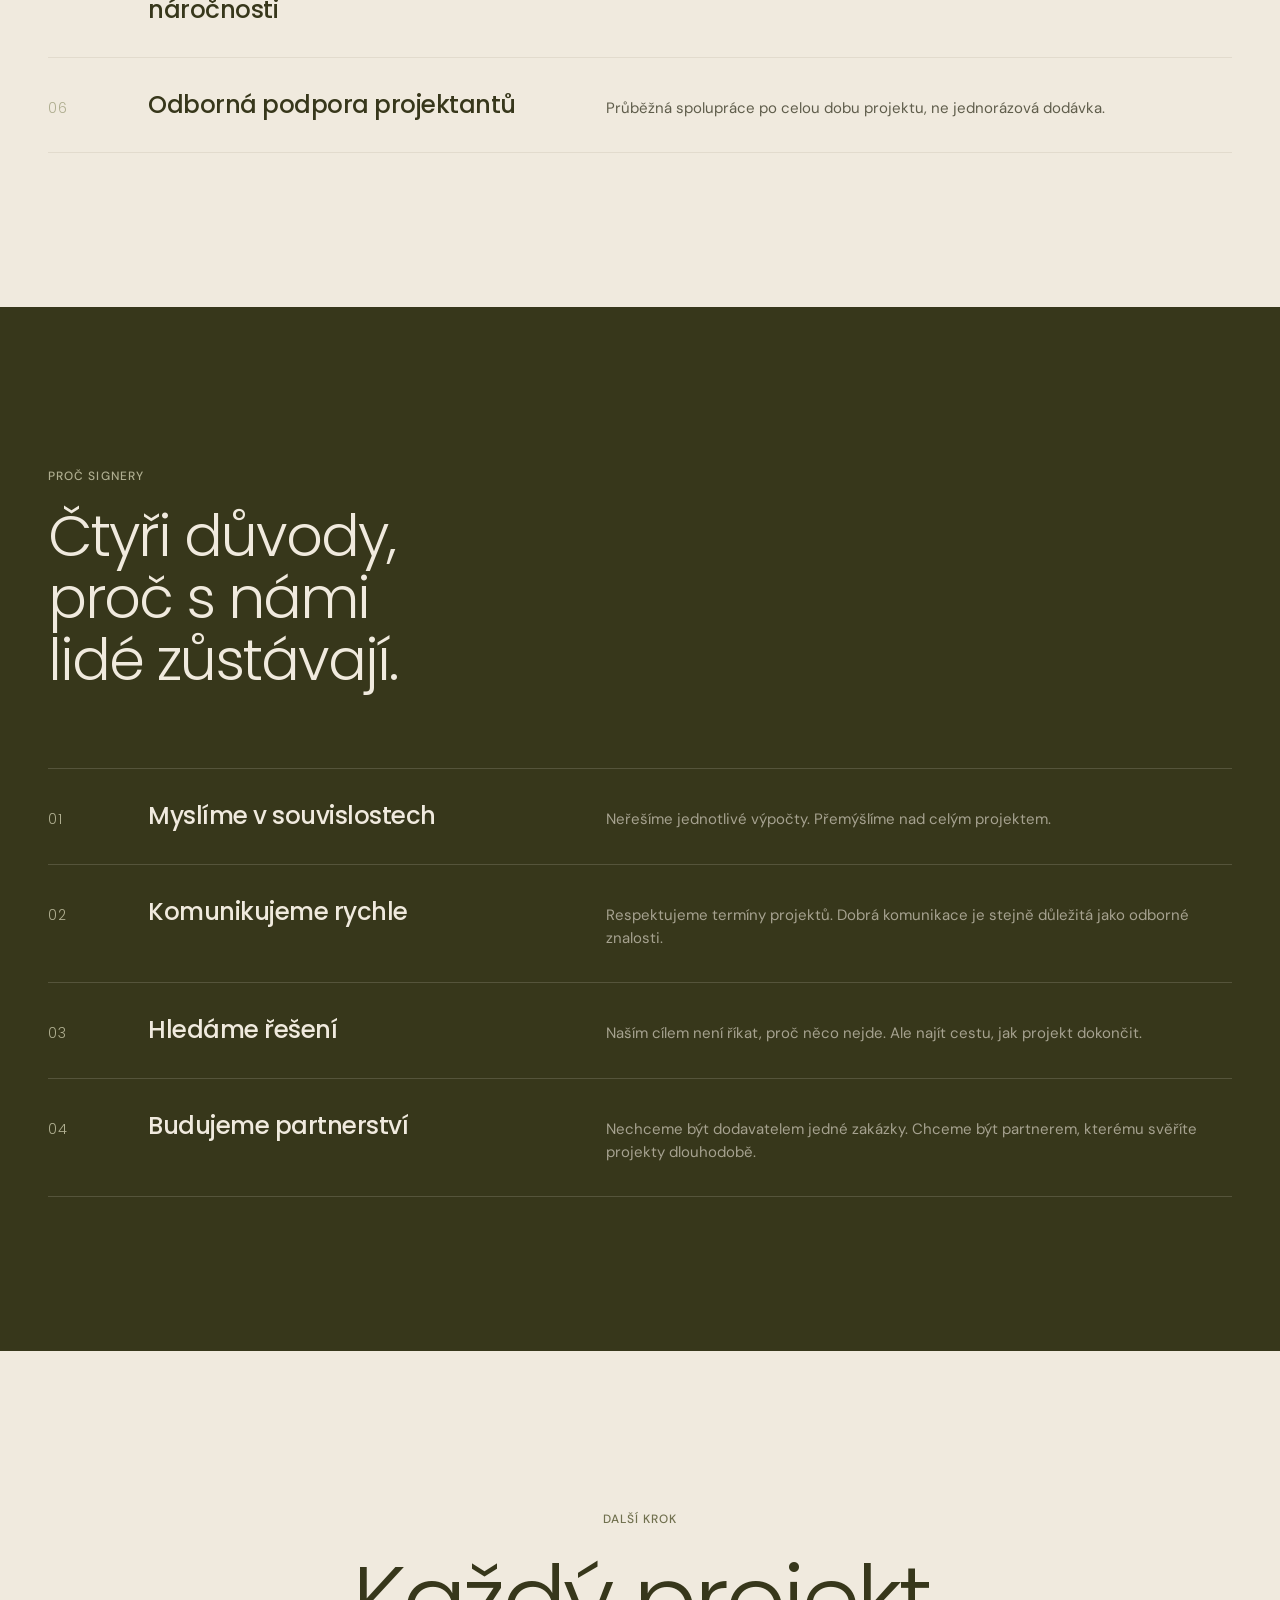
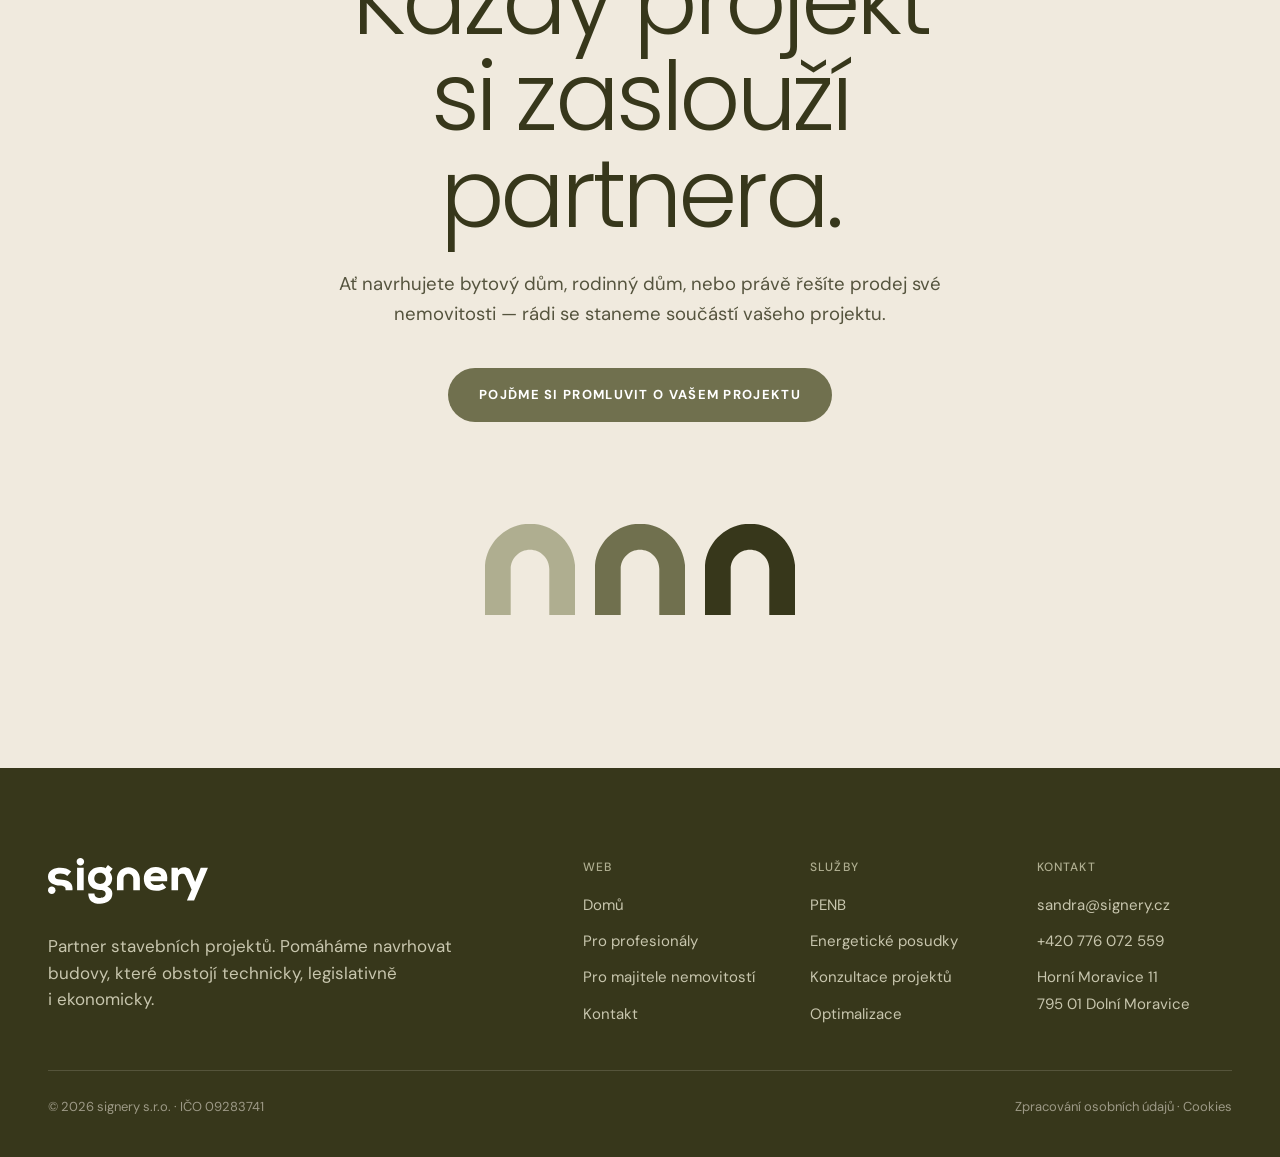
==== commit 76d0482b: "Adresa podle zápisu k IČO 17215889 Co-Authored-By: Claude Opus 5 <noreply@anthropic.com>" ====
--- a/varianta-b/index.html
+++ b/varianta-b/index.html
@@ -10,7 +10,7 @@
 <link rel="preconnect" href="https://fonts.googleapis.com">
 <link rel="preconnect" href="https://fonts.gstatic.com" crossorigin>
 <link rel="stylesheet" href="https://fonts.googleapis.com/css2?family=DM+Sans:wght@400;500;700&family=Poppins:wght@300;400;500;600&display=swap">
-<link rel="stylesheet" href="style.css?v=202608231240">
+<link rel="stylesheet" href="style.css?v=202609072107">
 <script>document.documentElement.className = document.documentElement.className.replace('no-js', 'js');</script>
 </head>
 <body>
@@ -457,7 +457,7 @@
           <ul>
             <li><a href="mailto:sandra@signery.cz">sandra@signery.cz</a></li>
             <li><a href="tel:+420776072559">+420 776 072 559</a></li>
-            <li><span>Křížkovského 12<br>602 00 Brno</span></li>
+            <li><span>Horní Moravice 11<br>795 01 Dolní Moravice</span></li>
           </ul>
         </div>
       </div>
@@ -478,6 +478,6 @@
   <a class="pv__btn" href="../index.html">Varianta A</a>
 </div>
 
-<script src="main.js?v=202608231240"></script>
+<script src="main.js?v=202609072107"></script>
 </body>
 </html>
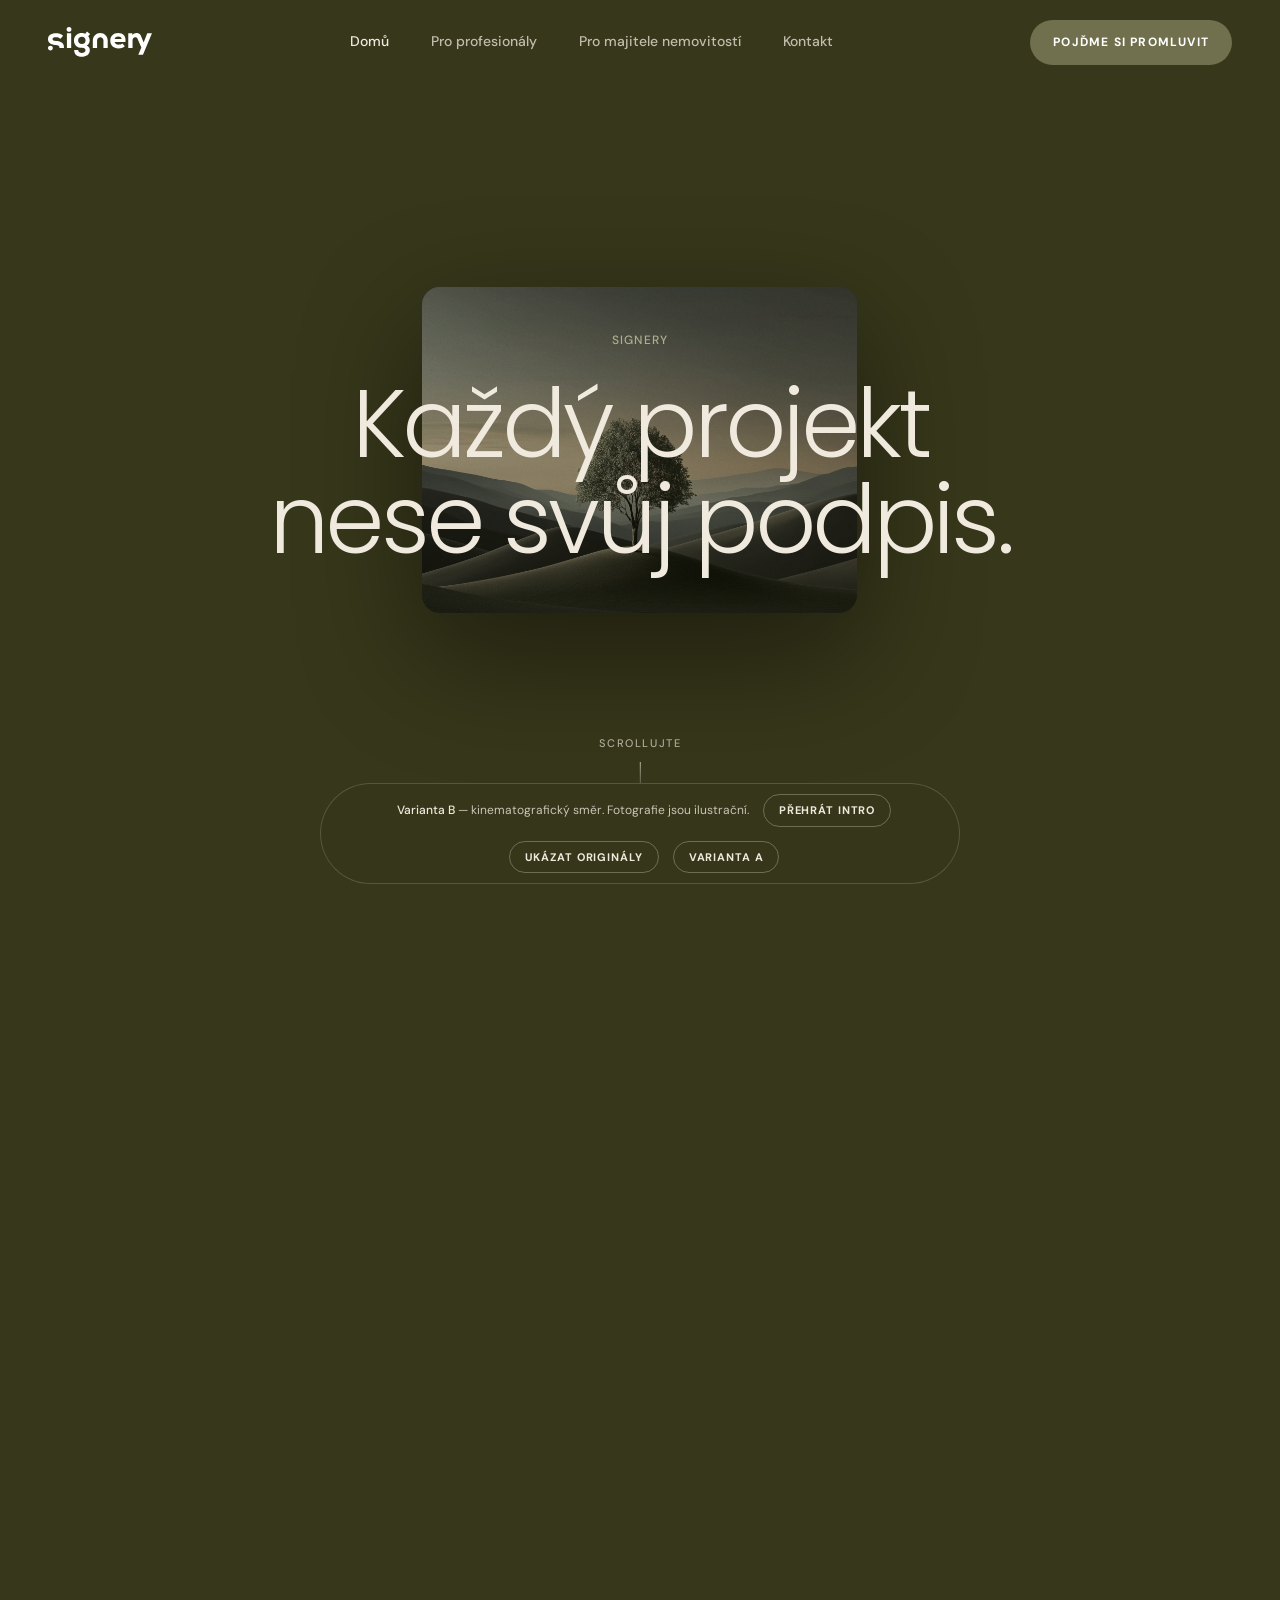
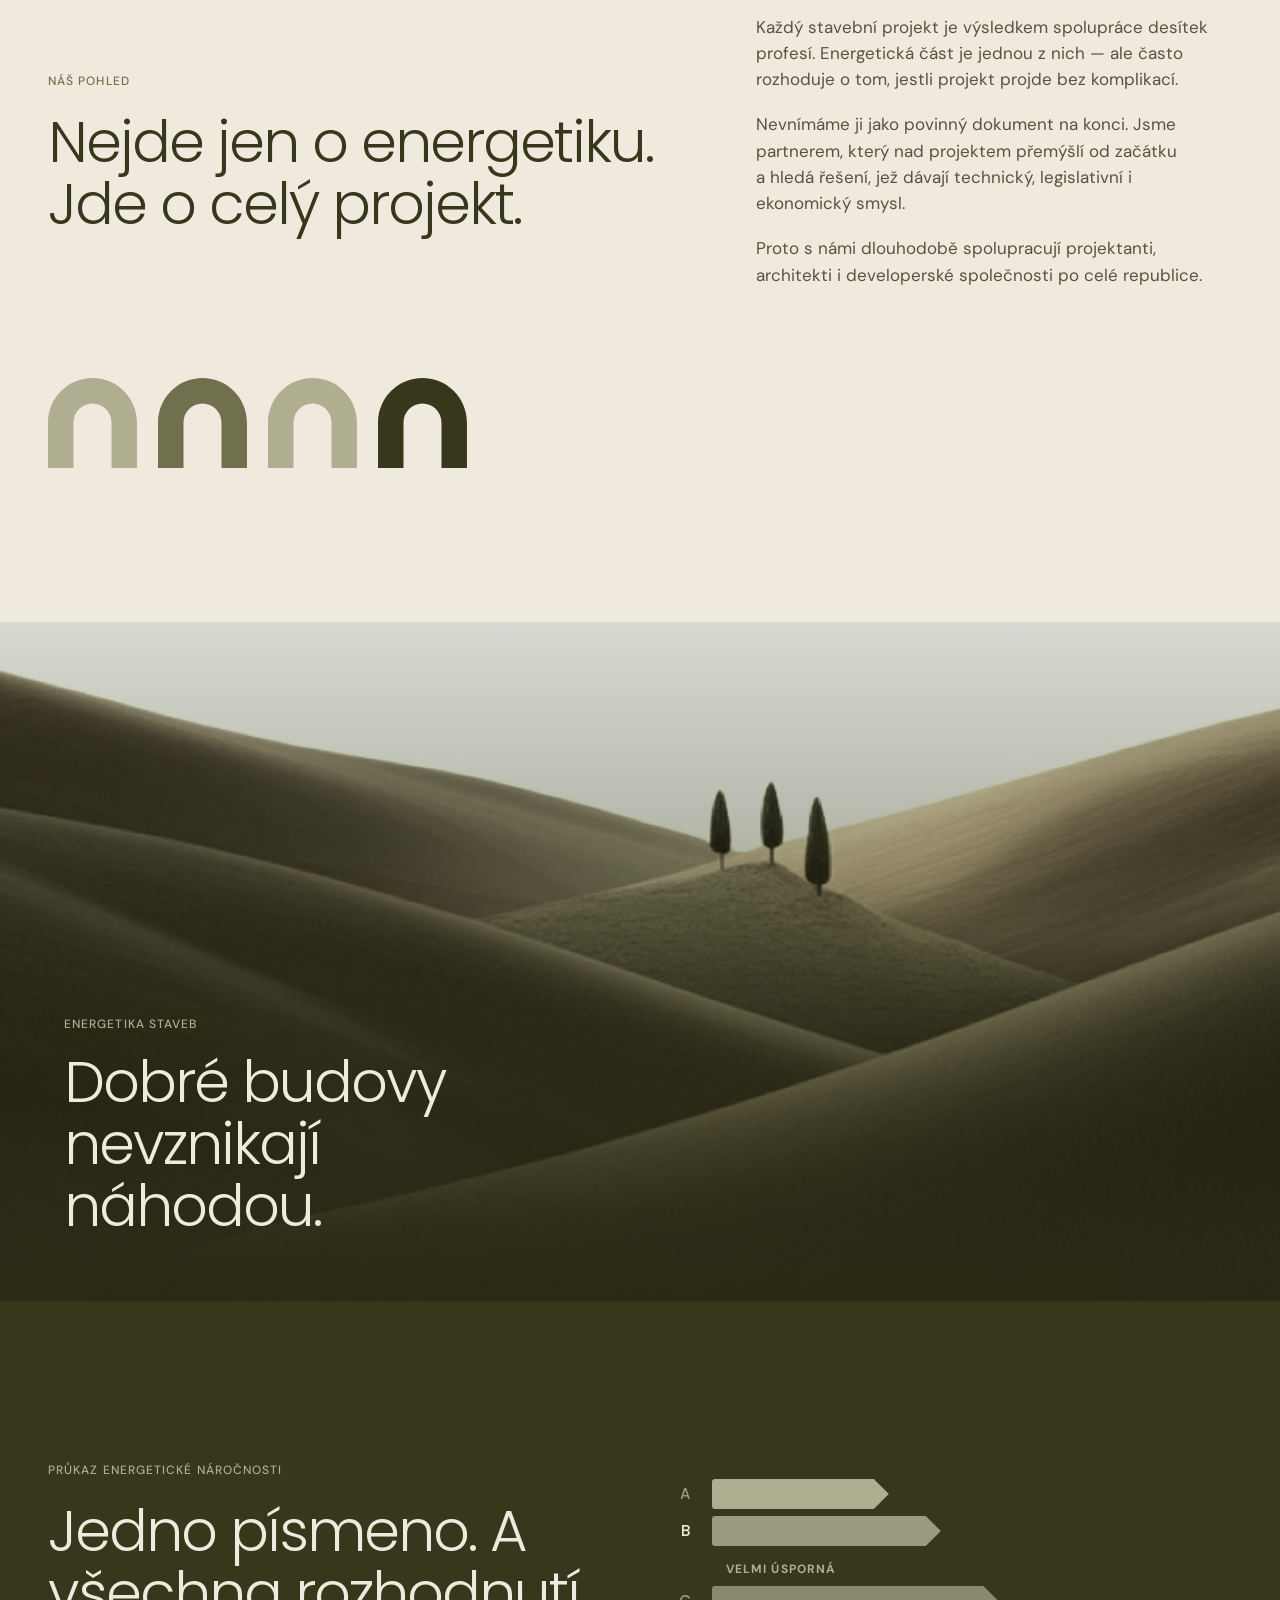
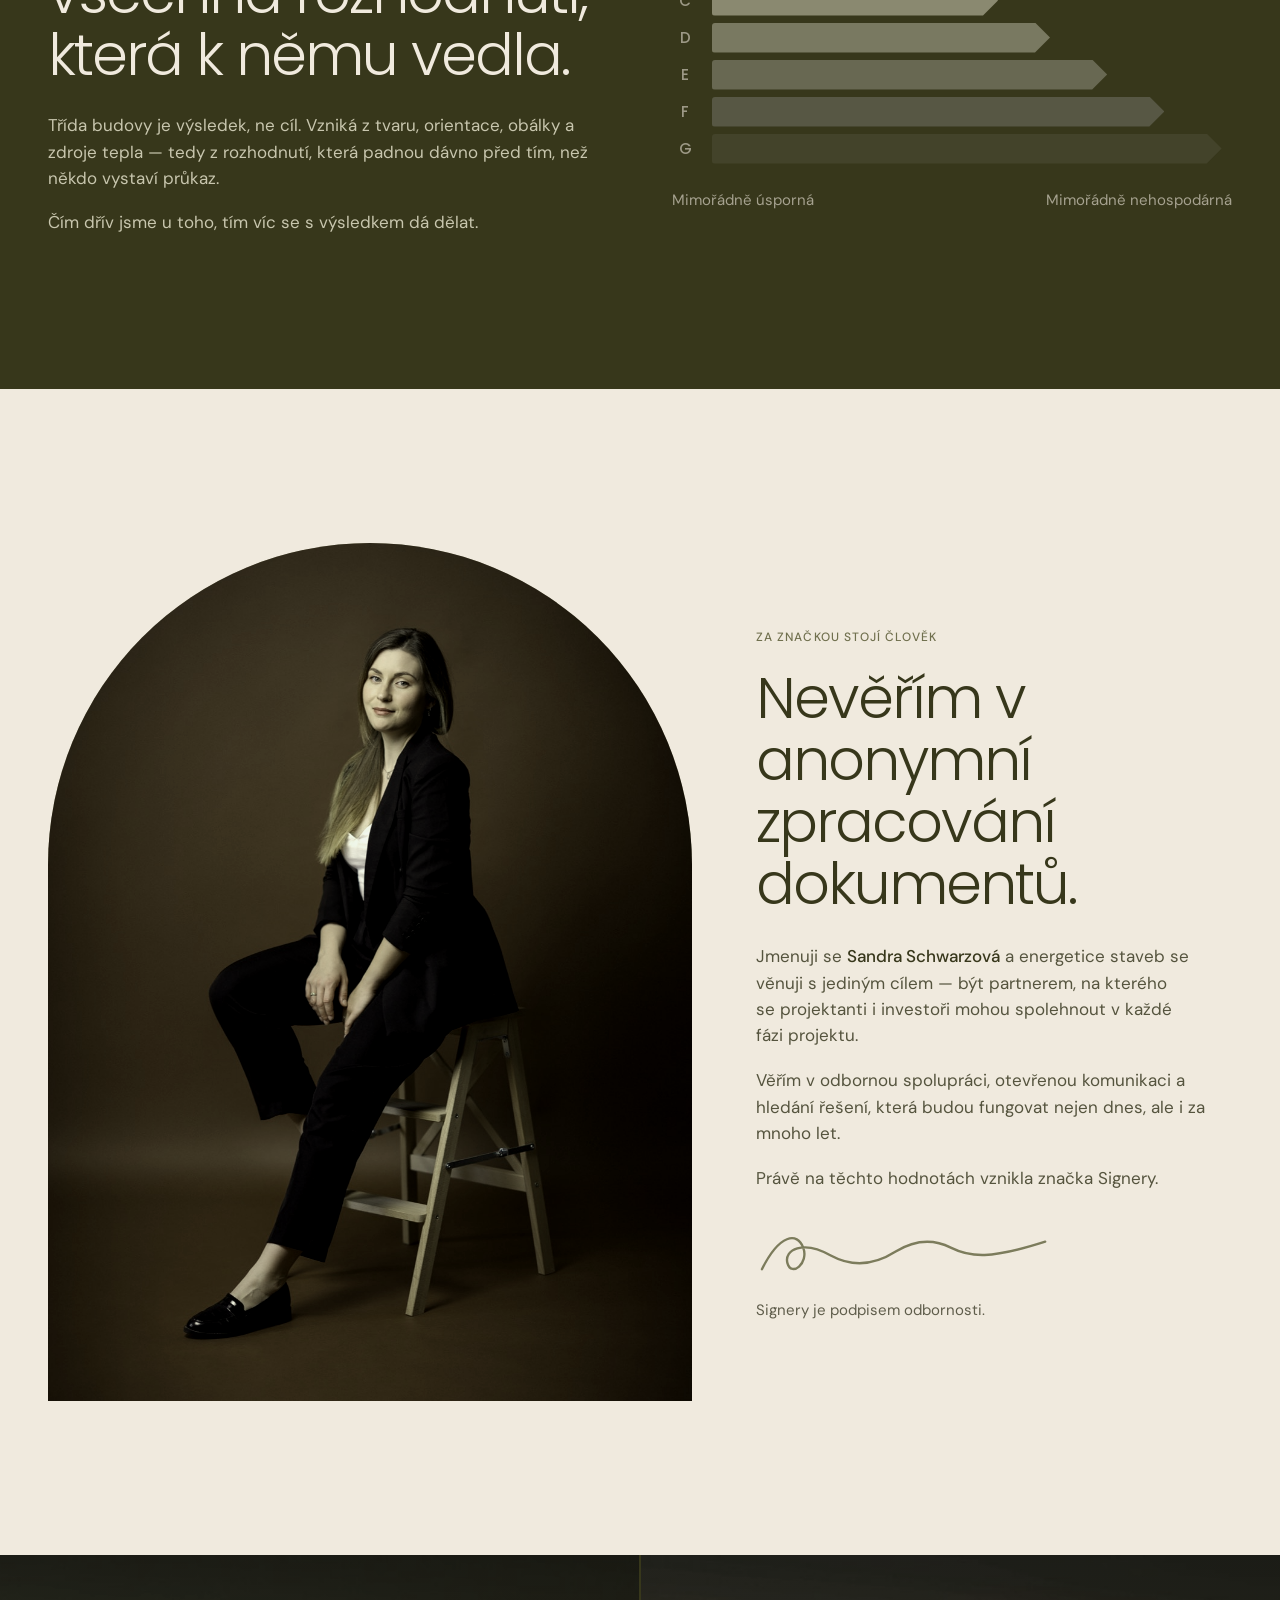
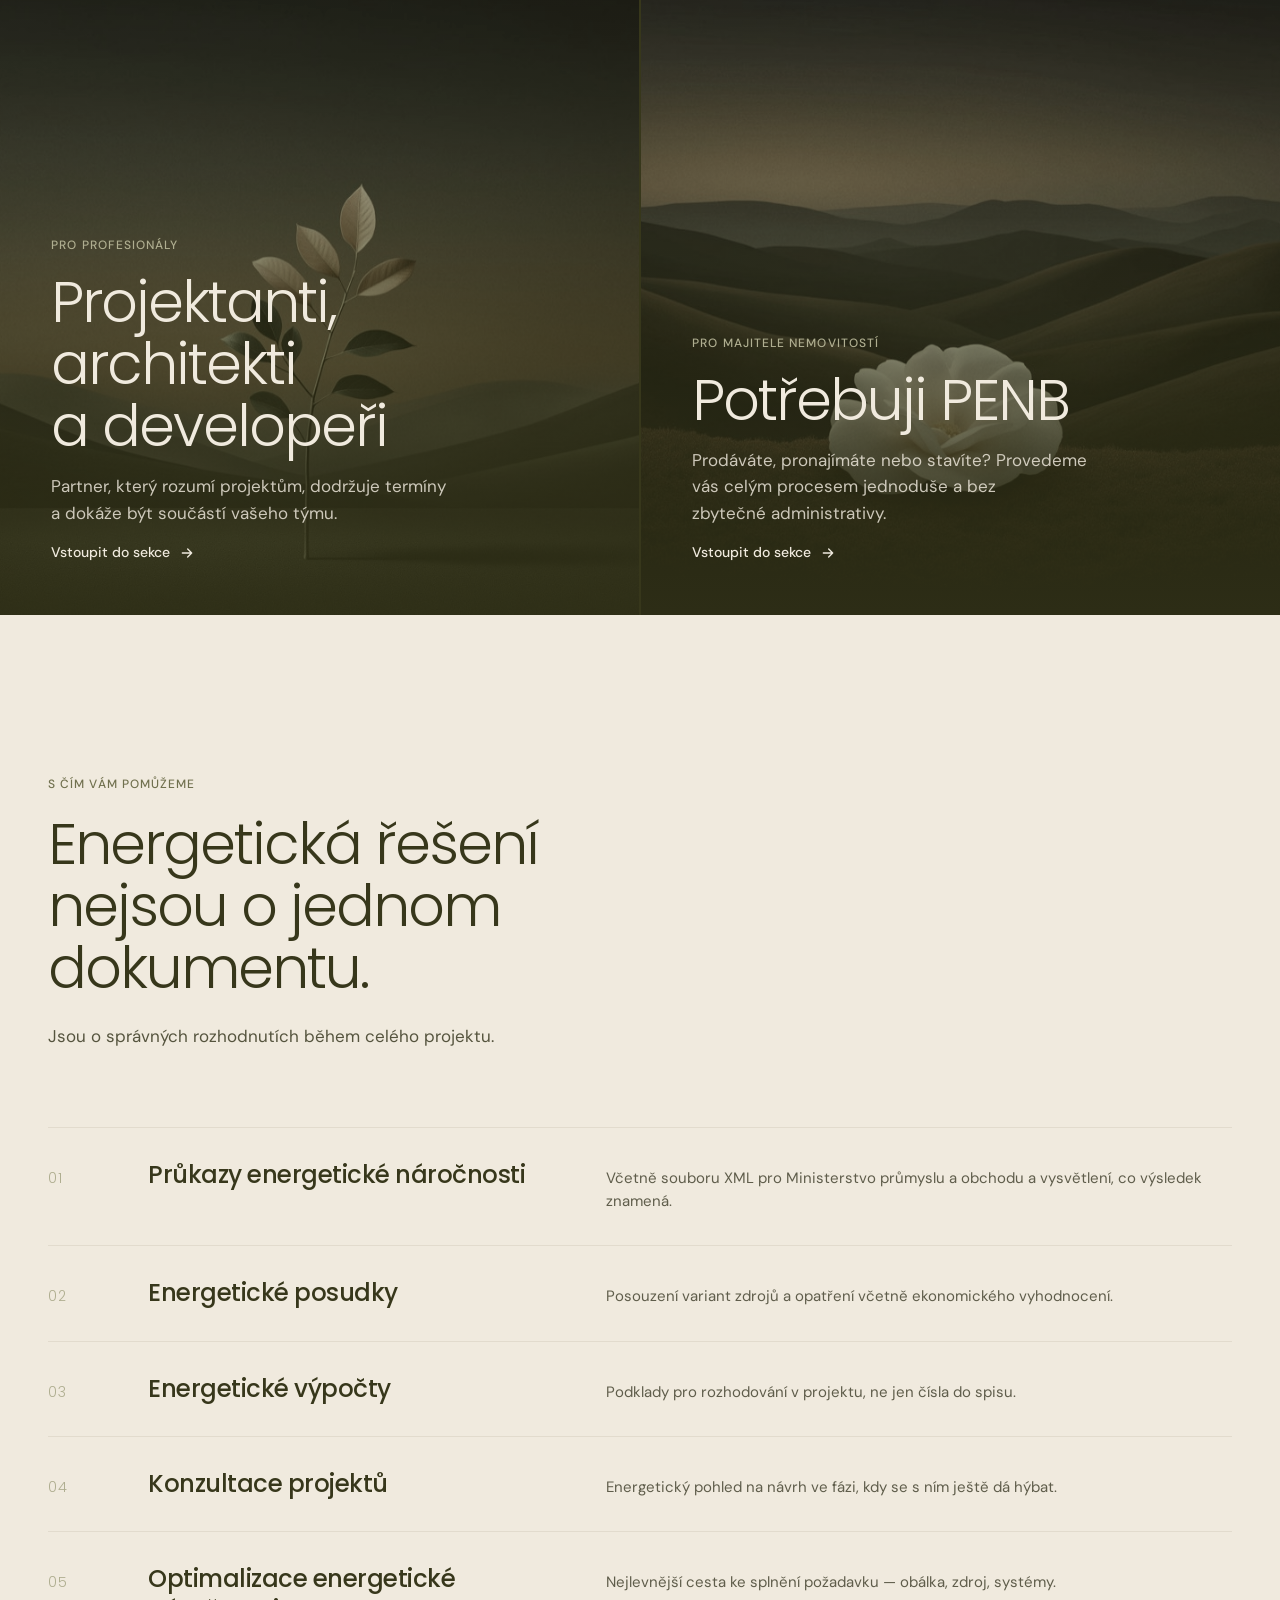
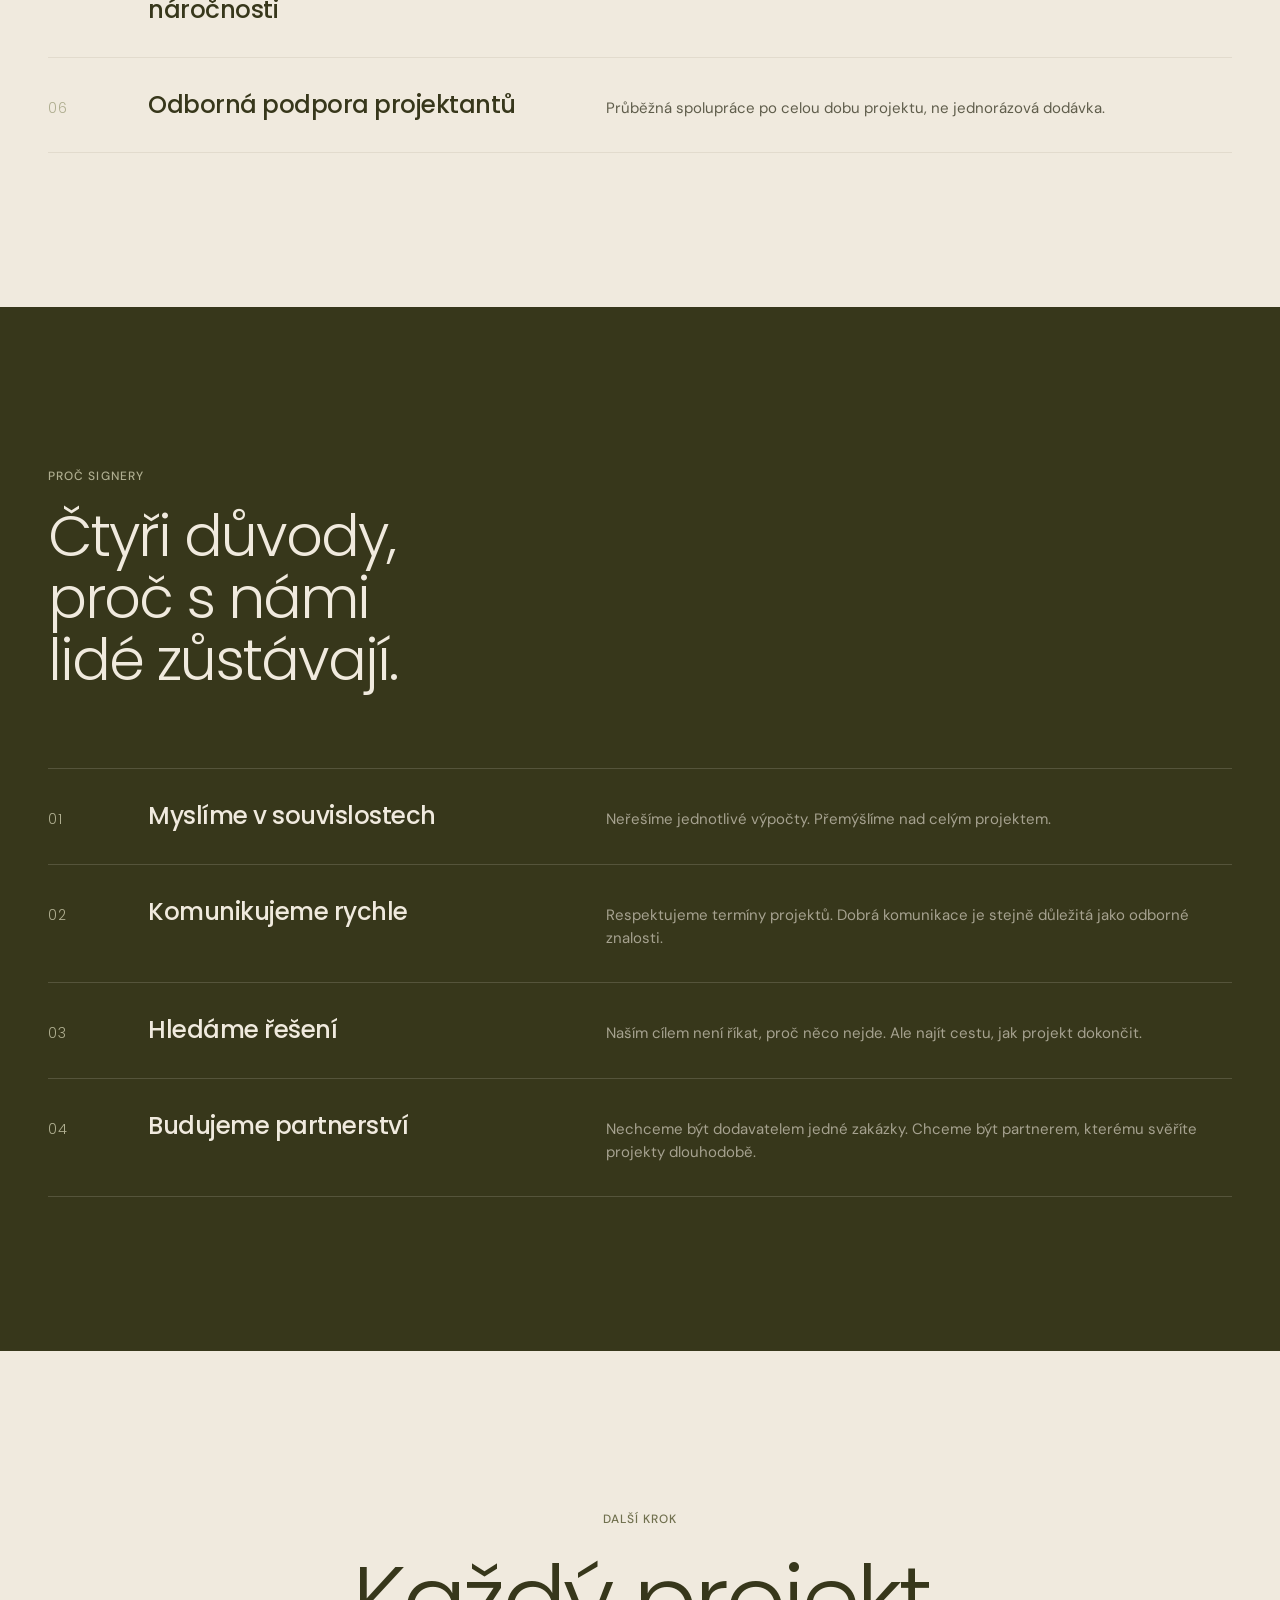
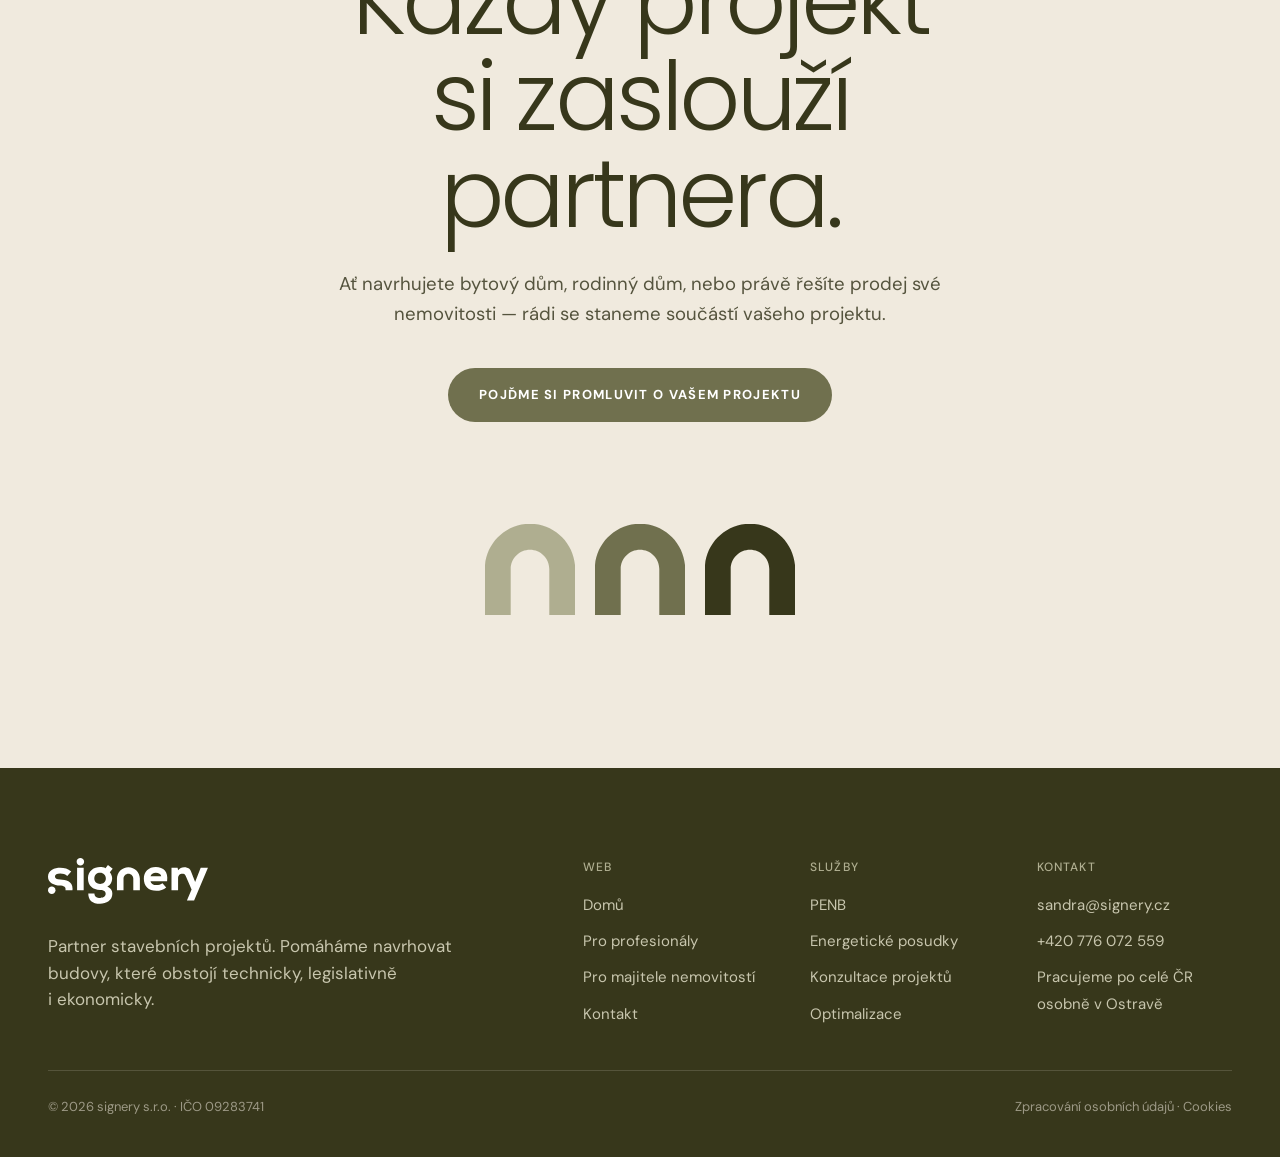
==== commit 3ef734f0: "Kontakty: místo sídla působnost a osobní setkání v Ostravě Co-Authored-By: Claude Opus 5 <noreply@an" ====
--- a/varianta-b/index.html
+++ b/varianta-b/index.html
@@ -457,7 +457,7 @@
           <ul>
             <li><a href="mailto:sandra@signery.cz">sandra@signery.cz</a></li>
             <li><a href="tel:+420776072559">+420 776 072 559</a></li>
-            <li><span>Horní Moravice 11<br>795 01 Dolní Moravice</span></li>
+            <li><span>Pracujeme po celé ČR<br>osobně v Ostravě</span></li>
           </ul>
         </div>
       </div>
